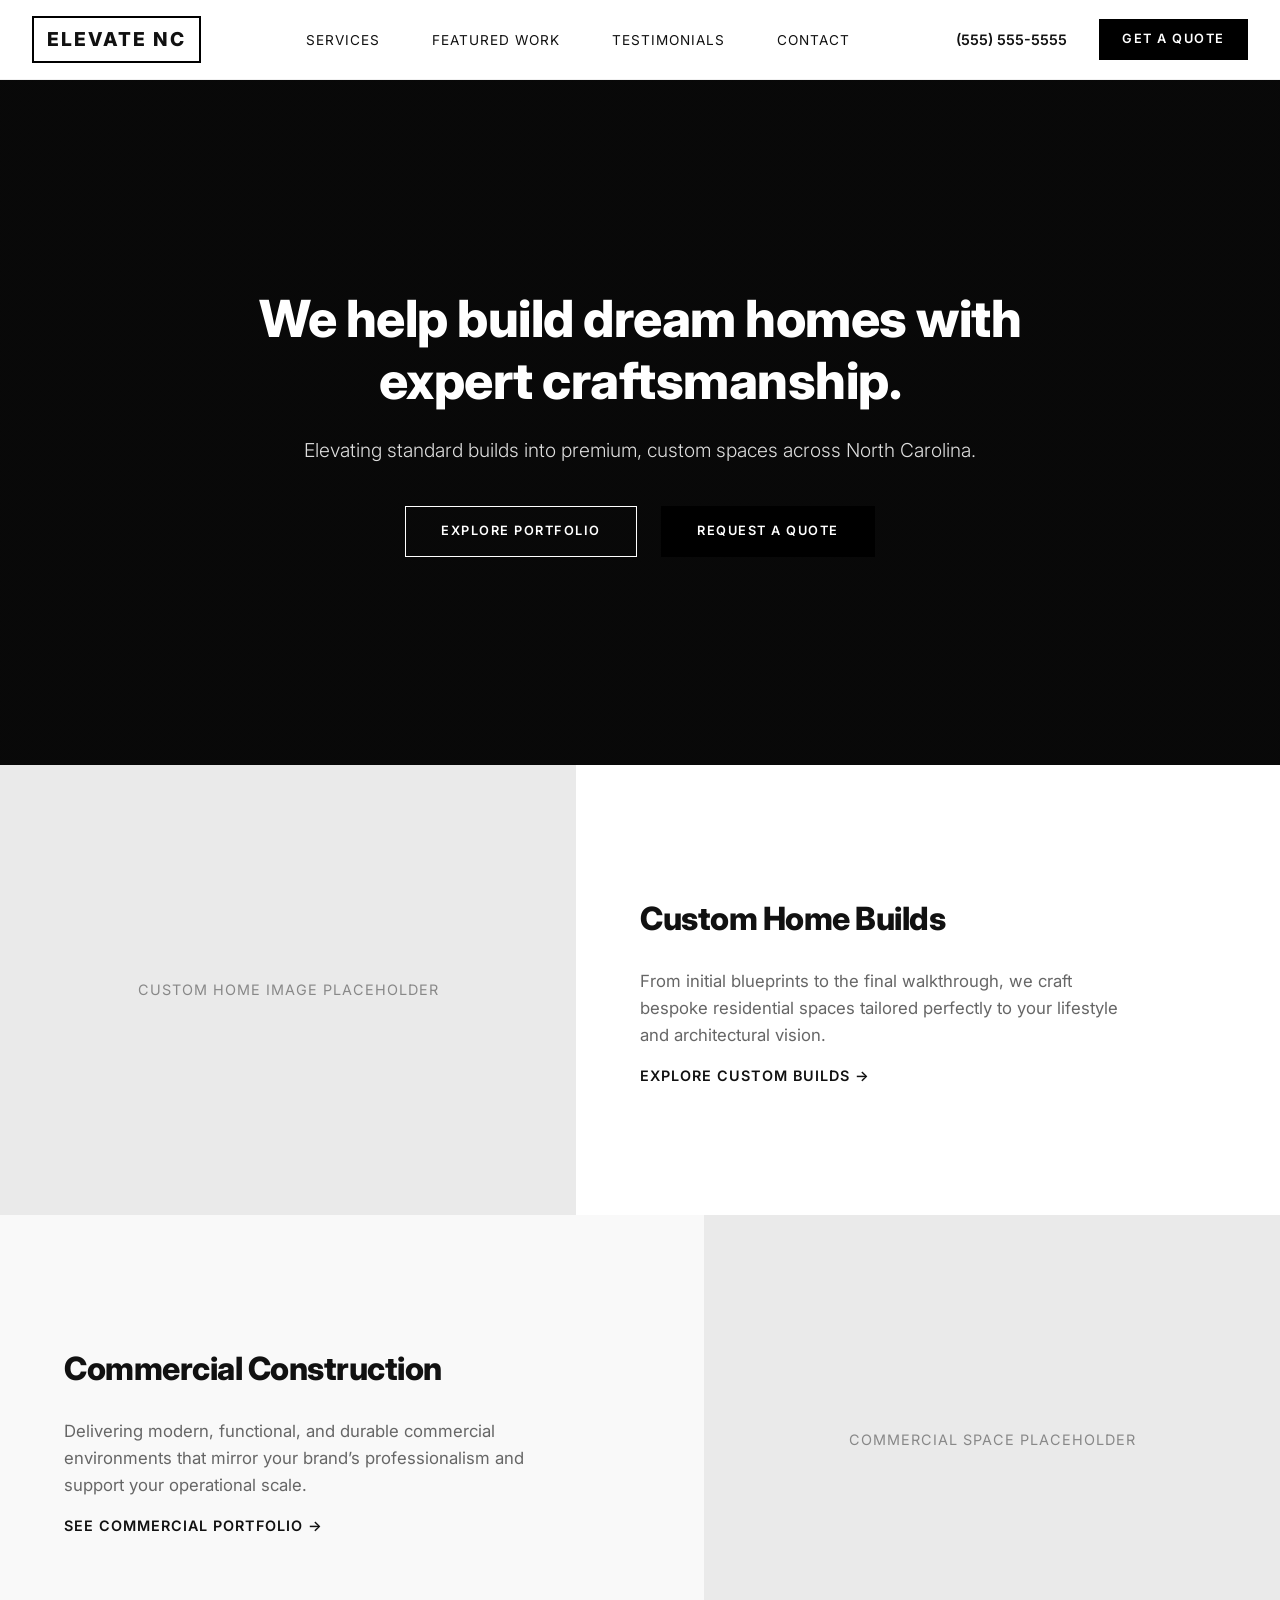
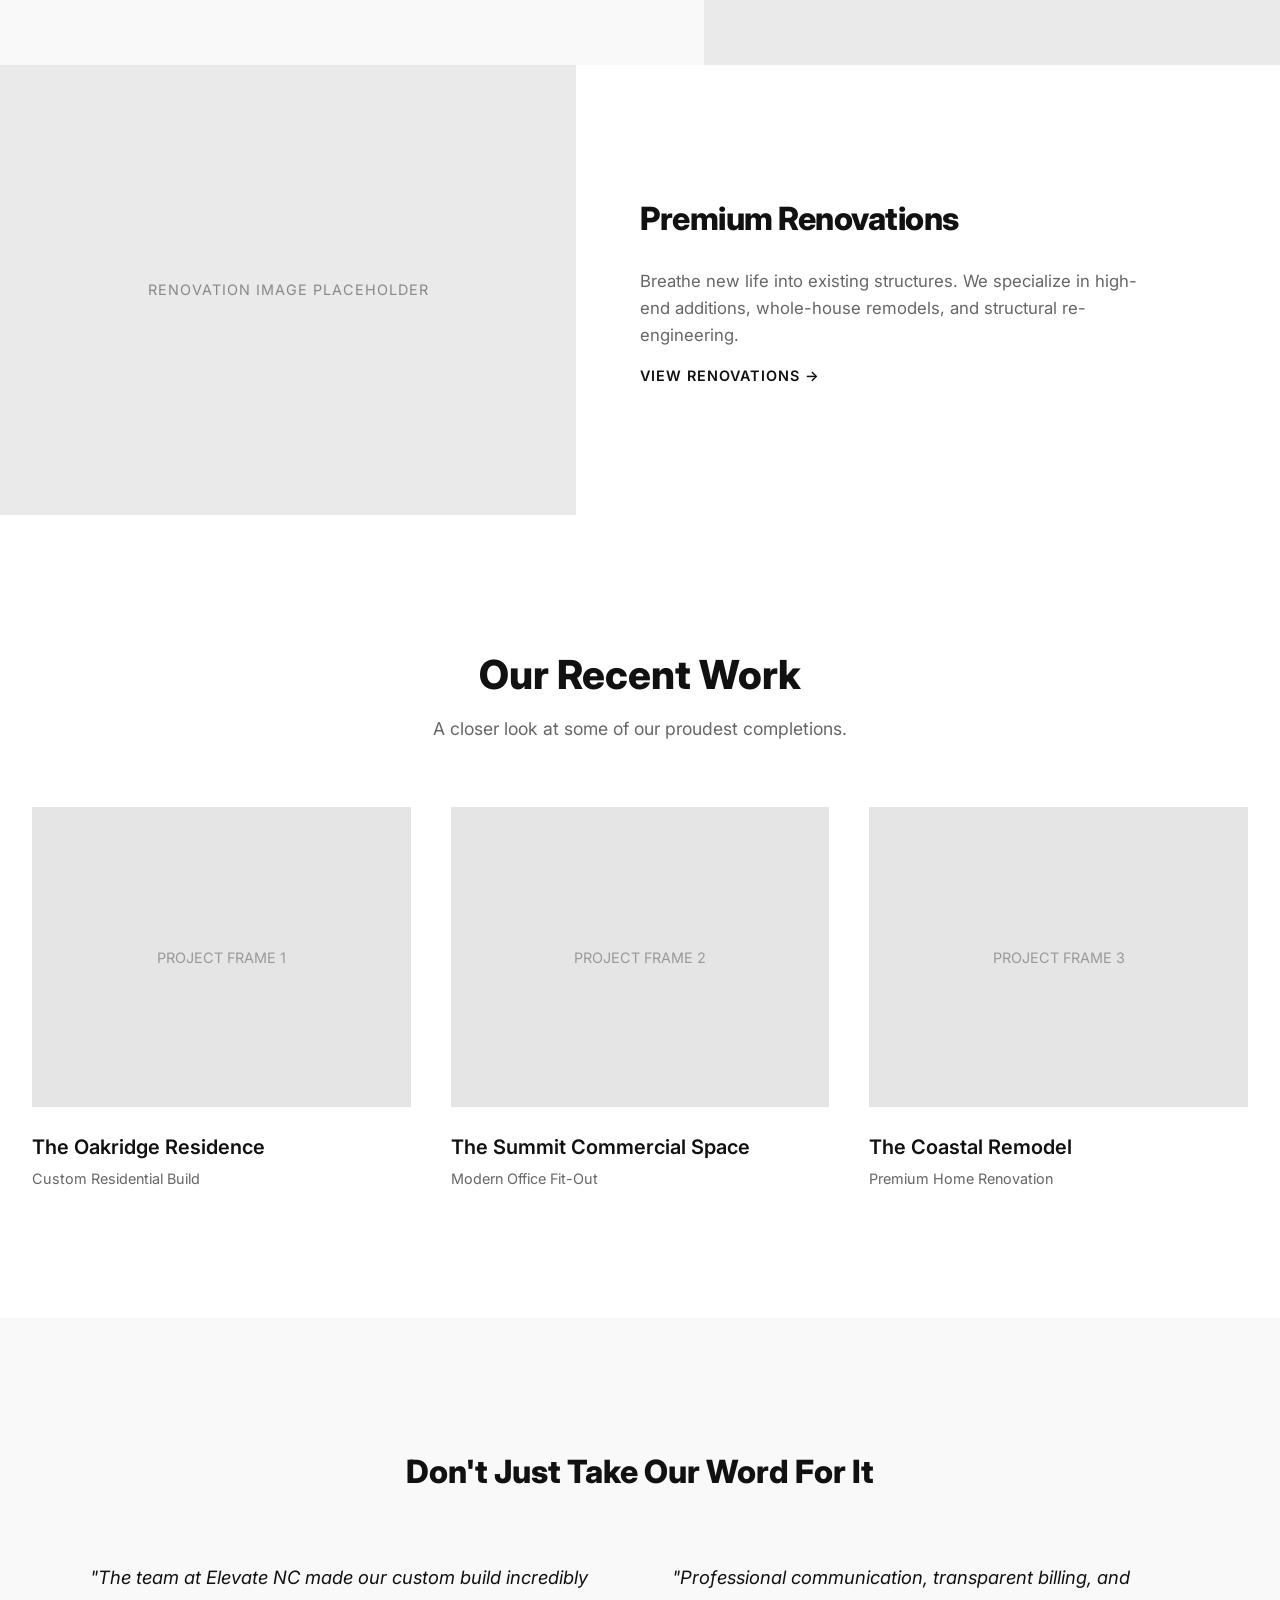
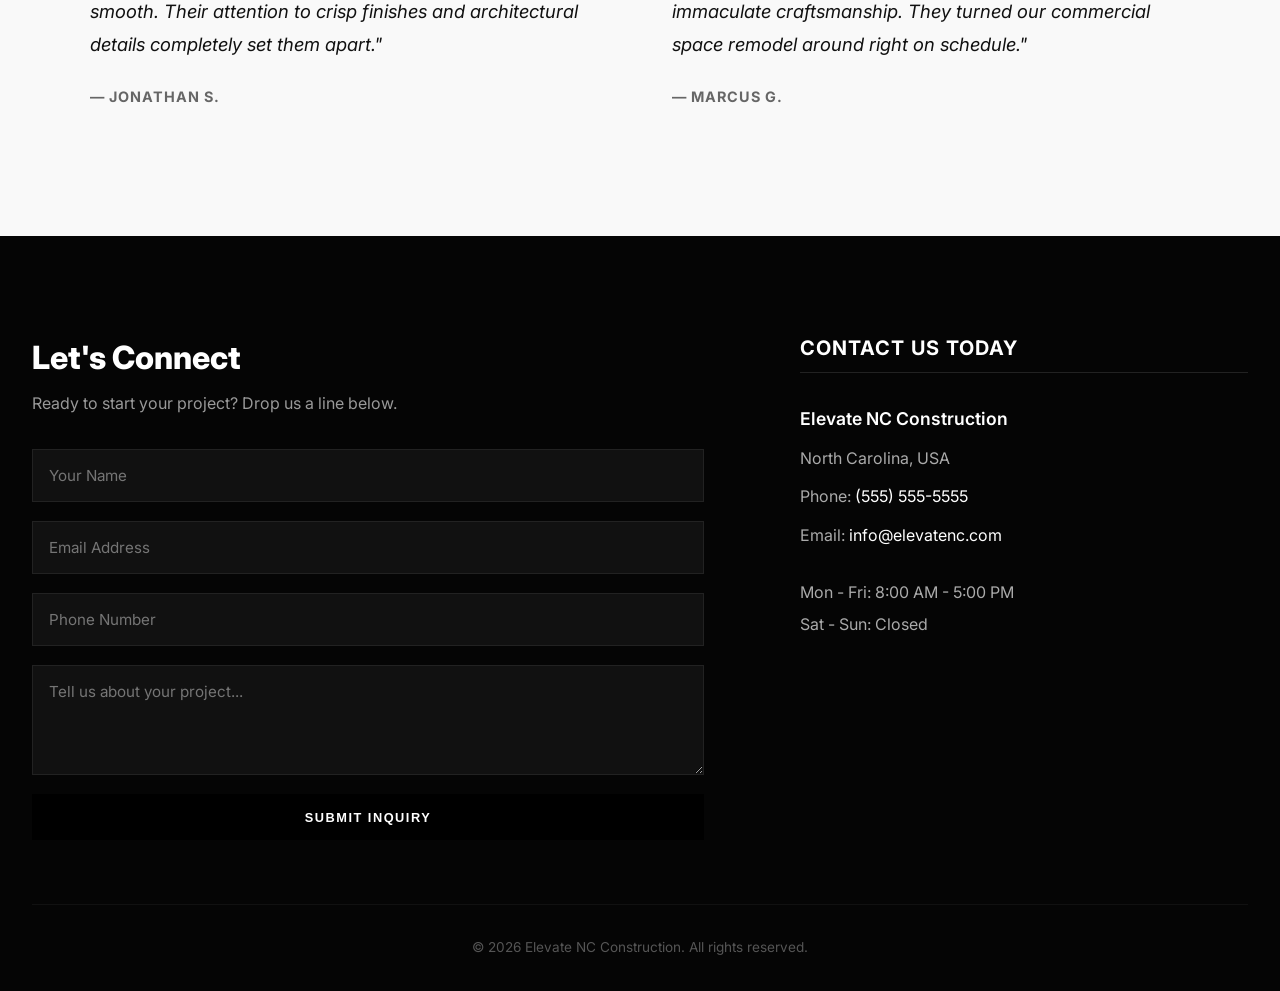
==== index.html @ 2e797a99 "unified boilerplate" ====
<!DOCTYPE html>
<html lang="en">
<head>
    <meta charset="UTF-8">
    <meta name="viewport" content="width=device-width, initial-scale=1.0">
    <title>Elevate NC Construction | Custom Builders & Renovations</title>
    <link rel="preconnect" href="https://fonts.googleapis.com">
    <link rel="preconnect" href="https://fonts.gstatic.com" crossorigin>
    <link href="https://fonts.googleapis.com/css2?family=Inter:wght@300;400;600;800&display=swap" rel="stylesheet">
    <link rel="stylesheet" href="style.css">
</head>
<body>

    <header class="main-header">
        <div class="header-container">
            <div class="logo">
                <div class="logo-placeholder">ELEVATE NC</div>
            </div>
            <nav class="nav-links">
                <a href="#services">Services</a>
                <a href="#portfolio">Featured Work</a>
                <a href="#testimonials">Testimonials</a>
                <a href="#contact">Contact</a>
            </nav>
            <div class="header-actions">
                <a href="tel:5555555555" class="phone-link">(555) 555-5555</a>
                <a href="#contact" class="btn btn-primary btn-header">Get a Quote</a>
            </div>
        </div>
    </header>

    <main>
        <section class="hero-section">
            <div class="hero-overlay"></div>
            <div class="hero-content">
                <h1>We help build dream homes with expert craftsmanship.</h1>
                <p>Elevating standard builds into premium, custom spaces across North Carolina.</p>
                <div class="hero-cta">
                    <a href="#portfolio" class="btn btn-secondary">Explore Portfolio</a>
                    <a href="#contact" class="btn btn-primary">Request a Quote</a>
                </div>
            </div>
        </section>

        <section id="services" class="services-showroom">
            
            <div class="showroom-row">
                <div class="showroom-image">
                    <div class="image-box-placeholder"><span>Custom Home Image Placeholder</span></div>
                </div>
                <div class="showroom-text">
                    <h2>Custom Home Builds</h2>
                    <p>From initial blueprints to the final walkthrough, we craft bespoke residential spaces tailored perfectly to your lifestyle and architectural vision.</p>
                    <a href="#contact" class="btn-link">Explore Custom Builds →</a>
                </div>
            </div>

            <div class="showroom-row row-reverse">
                <div class="showroom-image">
                    <div class="image-box-placeholder"><span>Commercial Space Placeholder</span></div>
                </div>
                <div class="showroom-text">
                    <h2>Commercial Construction</h2>
                    <p>Delivering modern, functional, and durable commercial environments that mirror your brand’s professionalism and support your operational scale.</p>
                    <a href="#contact" class="btn-link">See Commercial Portfolio →</a>
                </div>
            </div>

            <div class="showroom-row">
                <div class="showroom-image">
                    <div class="image-box-placeholder"><span>Renovation Image Placeholder</span></div>
                </div>
                <div class="showroom-text">
                    <h2>Premium Renovations</h2>
                    <p>Breathe new life into existing structures. We specialize in high-end additions, whole-house remodels, and structural re-engineering.</p>
                    <a href="#contact" class="btn-link">View Renovations →</a>
                </div>
            </div>
        </section>

        <section id="portfolio" class="featured-projects">
            <div class="section-title">
                <h2>Our Recent Work</h2>
                <p>A closer look at some of our proudest completions.</p>
            </div>
            <div class="project-grid">
                <div class="project-card">
                    <div class="project-img-placeholder">Project Frame 1</div>
                    <h3>The Oakridge Residence</h3>
                    <p>Custom Residential Build</p>
                </div>
                <div class="project-card">
                    <div class="project-img-placeholder">Project Frame 2</div>
                    <h3>The Summit Commercial Space</h3>
                    <p>Modern Office Fit-Out</p>
                </div>
                <div class="project-card">
                    <div class="project-img-placeholder">Project Frame 3</div>
                    <h3>The Coastal Remodel</h3>
                    <p>Premium Home Renovation</p>
                </div>
            </div>
        </section>

        <section id="testimonials" class="testimonials-section">
            <h2>Don't Just Take Our Word For It</h2>
            <div class="testimonials-container">
                <div class="testimonial-card">
                    <p class="quote">"The team at Elevate NC made our custom build incredibly smooth. Their attention to crisp finishes and architectural details completely set them apart."</p>
                    <h4 class="client-name">— Jonathan S.</h4>
                </div>
                <div class="testimonial-card">
                    <p class="quote">"Professional communication, transparent billing, and immaculate craftsmanship. They turned our commercial space remodel around right on schedule."</p>
                    <h4 class="client-name">— Marcus G.</h4>
                </div>
            </div>
        </section>

    </main>

    <footer id="contact" class="main-footer">
        <div class="footer-container">
            <div class="footer-form">
                <h3>Let's Connect</h3>
                <p>Ready to start your project? Drop us a line below.</p>
                <form action="#" method="POST" onsubmit="event.preventDefault();">
                    <input type="text" placeholder="Your Name" required>
                    <input type="email" placeholder="Email Address" required>
                    <input type="tel" placeholder="Phone Number">
                    <textarea placeholder="Tell us about your project..." rows="4" required></textarea>
                    <button type="submit" class="btn btn-primary">Submit Inquiry</button>
                </form>
            </div>
            
            <div class="footer-info">
                <h3>Contact Us Today</h3>
                <address>
                    <p class="brand-name">Elevate NC Construction</p>
                    <p>North Carolina, USA</p>
                    <p>Phone: <a href="tel:5555555555">(555) 555-5555</a></p>
                    <p>Email: <a href="mailto:info@elevatenc.com">info@elevatenc.com</a></p>
                </address>
                <div class="hours">
                    <p>Mon - Fri: 8:00 AM - 5:00 PM</p>
                    <p>Sat - Sun: Closed</p>
                </div>
            </div>
        </div>
        <div class="footer-bottom">
            <p>&copy; 2026 Elevate NC Construction. All rights reserved.</p>
        </div>
    </footer>

</body>
</html>
---- style.css ----
/* ==========================================================================
   1. RESET, DESIGN TOKENS & BASE STYLES
   ========================================================================== */
:root {
    --bg-primary: #ffffff;
    --bg-secondary: #f9f9f9;
    --text-main: #111111;
    --text-muted: #666666;
    --accent: #000000;
    --placeholder-color: #e5e5e5;
    --font-sans: 'Inter', sans-serif;
    --transition-smooth: all 0.3s cubic-bezier(0.25, 0.8, 0.25, 1);
    --header-height: 80px;
}

* {
    margin: 0;
    padding: 0;
    box-sizing: border-box;
}

html {
    scroll-behavior: smooth;
}

body {
    font-family: var(--font-sans);
    background-color: var(--bg-primary);
    color: var(--text-main);
    line-height: 1.6;
    -webkit-font-smoothing: antialiased;
    padding-top: var(--header-height); /* Prevents fixed header overlap */
}

/* Global Buttons & Links */
.btn {
    display: inline-block;
    padding: 0.9rem 2.2rem;
    font-weight: 600;
    text-decoration: none;
    text-transform: uppercase;
    font-size: 0.8rem;
    letter-spacing: 1.5px;
    transition: var(--transition-smooth);
    border: 1px solid transparent;
    cursor: pointer;
    text-align: center;
}

.btn-primary {
    background-color: var(--accent);
    color: #fff;
}

.btn-primary:hover {
    background-color: #333;
}

.btn-secondary {
    background-color: transparent;
    border-color: #fff;
    color: #fff;
}

.btn-secondary:hover {
    background-color: #fff;
    color: #000;
}

.btn-link {
    color: var(--text-main);
    text-decoration: none;
    font-weight: 600;
    font-size: 0.9rem;
    text-transform: uppercase;
    letter-spacing: 1px;
    display: inline-block;
    margin-top: 1rem;
    transition: var(--transition-smooth);
}

.btn-link:hover {
    letter-spacing: 2px;
}

/* ==========================================================================
   2. STICKY HEADER
   ========================================================================== */
.main-header {
    position: fixed;
    top: 0;
    left: 0;
    width: 100%;
    height: var(--header-height);
    background-color: rgba(255, 255, 255, 0.95);
    backdrop-filter: blur(10px);
    border-bottom: 1px solid #f0f0f0;
    z-index: 1000;
}

.header-container {
    max-width: 1400px;
    height: 100%;
    margin: 0 auto;
    display: flex;
    justify-content: space-between;
    align-items: center;
    padding: 0 2rem;
}

.logo-placeholder {
    font-weight: 800;
    font-size: 1.2rem;
    letter-spacing: 2px;
    border: 2px solid var(--accent);
    padding: 0.4rem 0.8rem;
}

.nav-links a {
    text-decoration: none;
    color: var(--text-main);
    font-weight: 400;
    margin: 0 1.5rem;
    font-size: 0.85rem;
    text-transform: uppercase;
    letter-spacing: 1px;
    transition: var(--transition-smooth);
}

.nav-links a:hover {
    color: var(--text-muted);
}

.header-actions {
    display: flex;
    align-items: center;
    gap: 2rem;
}

.phone-link {
    color: var(--text-main);
    text-decoration: none;
    font-weight: 600;
    font-size: 0.9rem;
}

.btn-header {
    padding: 0.6rem 1.4rem;
}

/* ==========================================================================
   3. HERO SECTION (Digital Showroom Landing)
   ========================================================================== */
.hero-section {
    position: relative;
    height: calc(85vh - var(--header-height));
    min-height: 500px;
    background-color: #111111; /* Fallback dark tone */
    /* Once you have a hero image background, reference it here: */
    /* background-image: url('hero-bg.jpg'); */
    background-size: cover;
    background-position: center;
    display: flex;
    align-items: center;
    justify-content: center;
    text-align: center;
    color: #fff;
    padding: 0 1rem;
}

.hero-overlay {
    position: absolute;
    top: 0;
    left: 0;
    width: 100%;
    height: 100%;
    background: linear-gradient(rgba(0,0,0,0.5), rgba(0,0,0,0.5));
    z-index: 1;
}

.hero-content {
    position: relative;
    z-index: 2;
    max-width: 800px;
}

.hero-content h1 {
    font-size: clamp(2rem, 4vw, 3.5rem);
    font-weight: 800;
    line-height: 1.2;
    margin-bottom: 1.5rem;
    letter-spacing: -0.5px;
}

.hero-content p {
    font-size: clamp(1rem, 1.5vw, 1.25rem);
    font-weight: 300;
    margin-bottom: 2.5rem;
    color: #ddd;
}

.hero-cta {
    display: flex;
    justify-content: center;
    gap: 1.5rem;
    flex-wrap: wrap;
}

/* ==========================================================================
   4. ALTERNATING SHOWROOM ROWS
   ========================================================================== */
.services-showroom {
    padding: 0;
}

.showroom-row {
    display: flex;
    flex-direction: row;
    min-height: 50vh;
}

.showroom-image, .showroom-text {
    flex: 1;
    width: 50%;
}

.showroom-image {
    background-color: var(--placeholder-color);
}

.image-box-placeholder {
    width: 100%;
    height: 100%;
    min-height: 350px;
    display: flex;
    align-items: center;
    justify-content: center;
    color: #888;
    font-size: 0.9rem;
    text-transform: uppercase;
    letter-spacing: 1px;
    background: #eaeaea;
}

.showroom-text {
    padding: 6rem 4rem;
    display: flex;
    flex-direction: column;
    justify-content: center;
    background-color: var(--bg-primary);
}

.showroom-row.row-reverse {
    flex-direction: row-reverse;
}

.showroom-row.row-reverse .showroom-text {
    background-color: var(--bg-secondary);
}

.showroom-text h2 {
    font-size: 2rem;
    font-weight: 800;
    margin-bottom: 1.5rem;
    letter-spacing: -0.5px;
}

.showroom-text p {
    color: var(--text-muted);
    font-size: 1.05rem;
    max-width: 500px;
}

/* ==========================================================================
   5. FEATURED PORTFOLIO GRID
   ========================================================================== */
.featured-projects {
    padding: 8rem 2rem;
    max-width: 1400px;
    margin: 0 auto;
}

.section-title {
    text-align: center;
    margin-bottom: 4rem;
}

.section-title h2 {
    font-size: 2.5rem;
    font-weight: 800;
    margin-bottom: 0.5rem;
}

.section-title p {
    color: var(--text-muted);
    font-size: 1.1rem;
}

.project-grid {
    display: grid;
    grid-template-columns: repeat(auto-fit, minmax(350px, 1fr));
    gap: 2.5rem;
}

.project-card {
    background: var(--bg-primary);
    transition: var(--transition-smooth);
}

.project-img-placeholder {
    width: 100%;
    height: 300px;
    background-color: var(--placeholder-color);
    display: flex;
    align-items: center;
    justify-content: center;
    color: #999;
    font-size: 0.9rem;
    margin-bottom: 1.5rem;
    text-transform: uppercase;
}

.project-card h3 {
    font-size: 1.25rem;
    font-weight: 600;
    margin-bottom: 0.25rem;
}

.project-card p {
    color: var(--text-muted);
    font-size: 0.9rem;
}

/* ==========================================================================
   6. TESTIMONIALS SECTION
   ========================================================================== */
.testimonials-section {
    background-color: var(--bg-secondary);
    padding: 8rem 2rem;
    text-align: center;
}

.testimonials-section h2 {
    font-size: 2rem;
    font-weight: 800;
    margin-bottom: 4rem;
}

.testimonials-container {
    display: flex;
    justify-content: center;
    gap: 4rem;
    max-width: 1100px;
    margin: 0 auto;
    flex-wrap: wrap;
}

.testimonial-card {
    flex: 1;
    min-width: 300px;
    text-align: left;
}

.testimonial-card .quote {
    font-size: 1.15rem;
    color: var(--text-main);
    font-style: italic;
    margin-bottom: 1.5rem;
    line-height: 1.8;
}

.testimonial-card .client-name {
    font-size: 0.9rem;
    text-transform: uppercase;
    letter-spacing: 1px;
    color: var(--text-muted);
}

/* ==========================================================================
   7. DUAL-PURPOSE FOOTER
   ========================================================================== */
.main-footer {
    background-color: #050505;
    color: #ffffff;
    padding: 6rem 2rem 2rem 2rem;
}

.footer-container {
    max-width: 1400px;
    margin: 0 auto;
    display: flex;
    justify-content: space-between;
    gap: 6rem;
    flex-wrap: wrap;
}

.footer-form {
    flex: 1.5;
    min-width: 350px;
}

.footer-form h3 {
    font-size: 2rem;
    font-weight: 800;
    margin-bottom: 0.5rem;
}

.footer-form p {
    color: #999;
    margin-bottom: 2rem;
}

.footer-form form {
    display: flex;
    flex-direction: column;
    gap: 1.2rem;
}

.footer-form input, .footer-form textarea {
    width: 100%;
    padding: 1rem;
    background-color: #111;
    border: 1px solid #222;
    color: #fff;
    font-family: var(--font-sans);
    font-size: 0.95rem;
    transition: var(--transition-smooth);
}

.footer-form input:focus, .footer-form textarea:focus {
    outline: none;
    border-color: #555;
    background-color: #151515;
}

.footer-info {
    flex: 1;
    min-width: 280px;
}

.footer-info h3 {
    font-size: 1.25rem;
    text-transform: uppercase;
    letter-spacing: 1px;
    margin-bottom: 2rem;
    border-bottom: 1px solid #222;
    padding-bottom: 0.5rem;
}

.footer-info address {
    font-style: normal;
    color: #aaa;
}

.footer-info address p {
    margin-bottom: 0.8rem;
}

.brand-name {
    color: #fff;
    font-weight: 600;
    font-size: 1.1rem;
}

.footer-info address a {
    color: #fff;
    text-decoration: none;
}

.hours {
    margin-top: 2rem;
    color: #aaa;
}

.hours p {
    margin-bottom: 0.4rem;
}

.footer-bottom {
    max-width: 1400px;
    margin: 4rem auto 0 auto;
    padding-top: 2rem;
    border-top: 1px solid #111;
    text-align: center;
    font-size: 0.85rem;
    color: #555;
}

/* ==========================================================================
   8. RESPONSIVE MEDIA QUERIES
   ========================================================================== */
@media (max-width: 968px) {
    .showroom-row, .showroom-row.row-reverse {
        flex-direction: column;
    }
    .showroom-image, .showroom-text {
        width: 100%;
    }
    .showroom-text {
        padding: 4rem 2rem;
    }
    .nav-links {
        display: none; /* Can be hooked into a burger menu later */
    }
    .footer-container {
        gap: 3rem;
    }
}
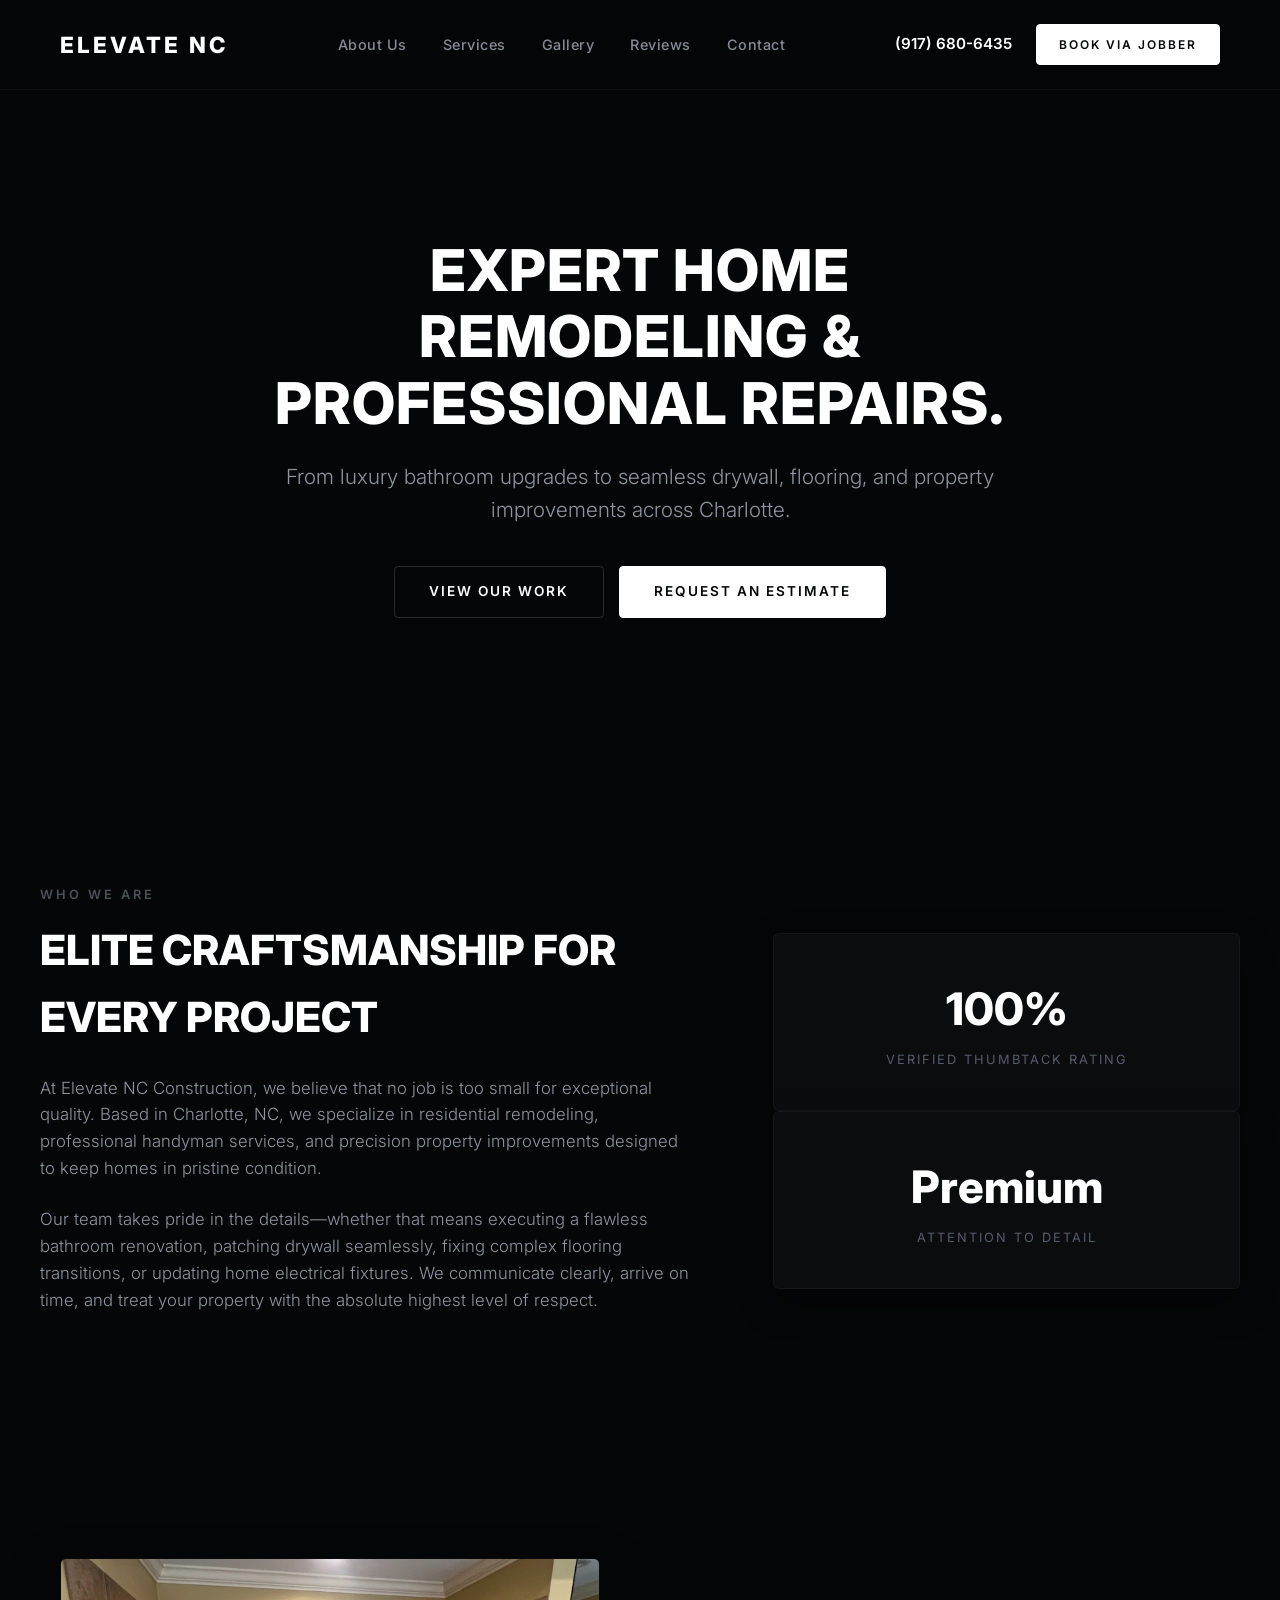
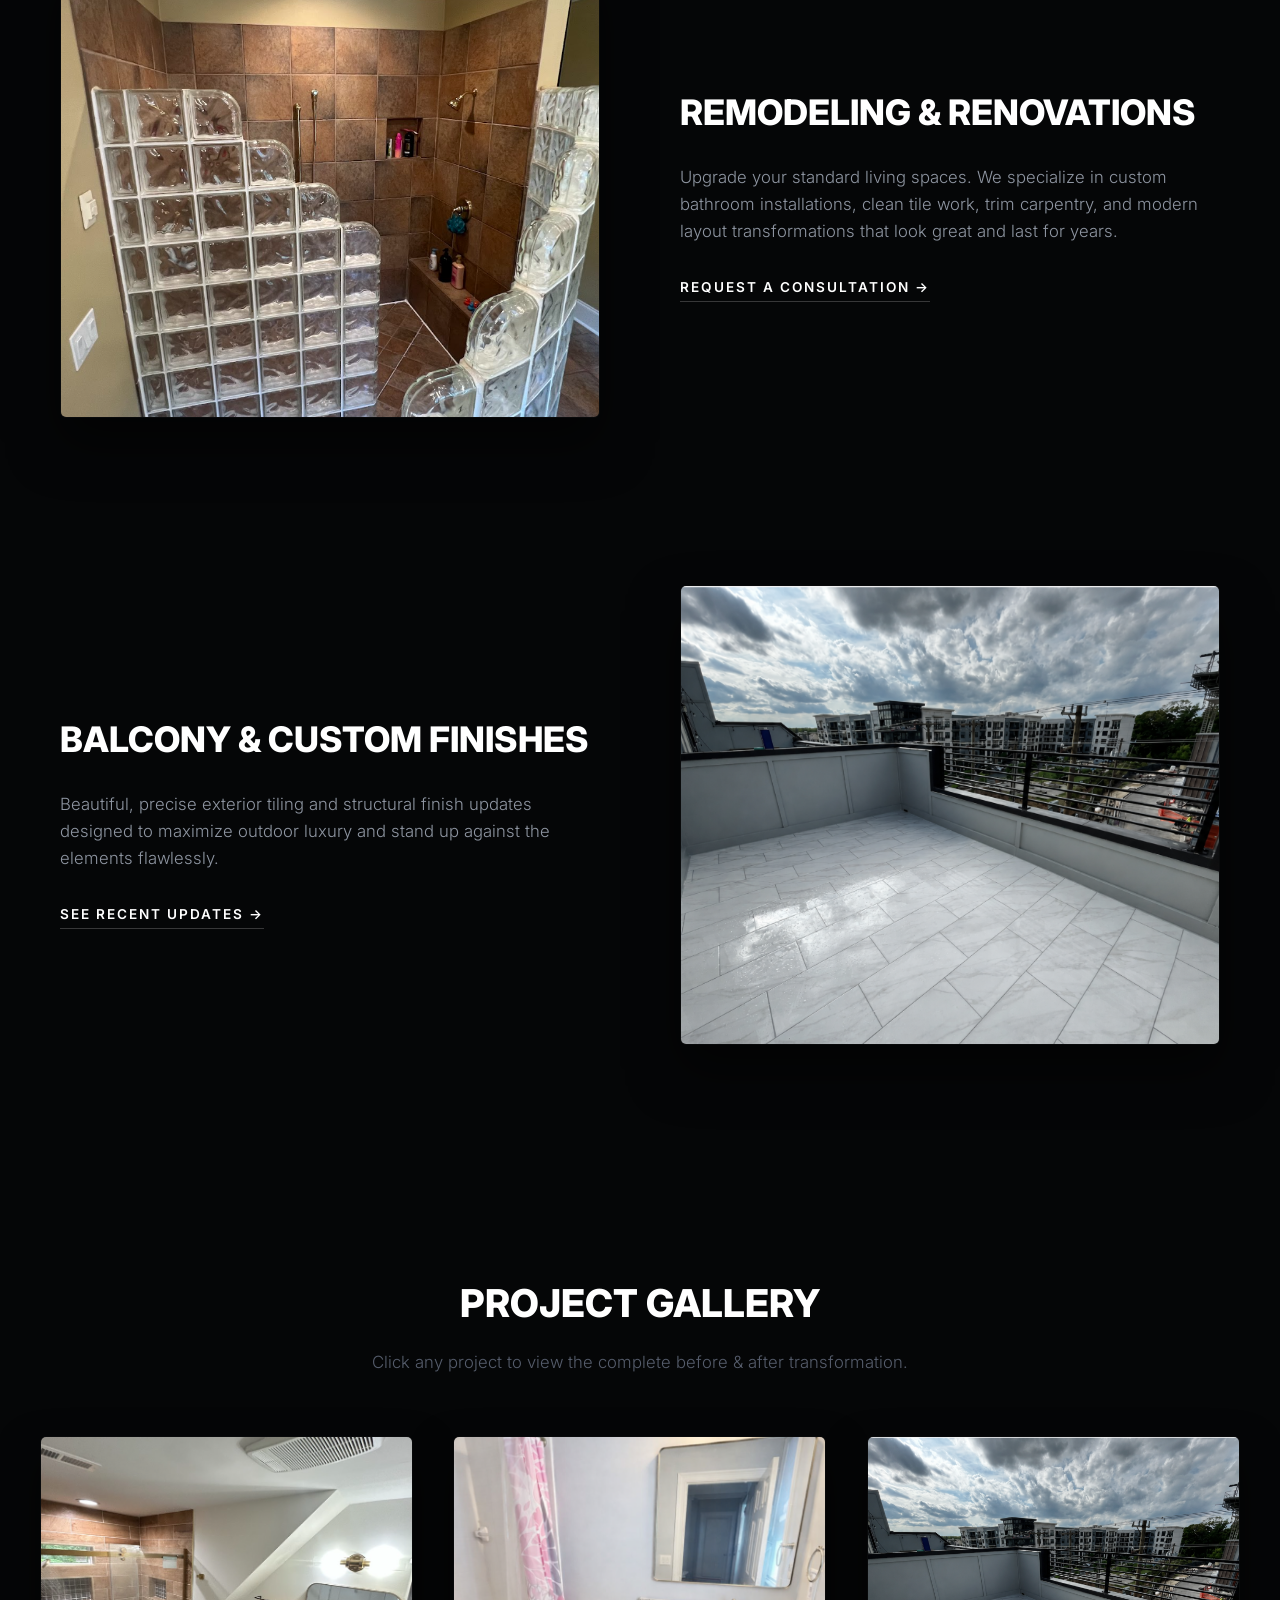
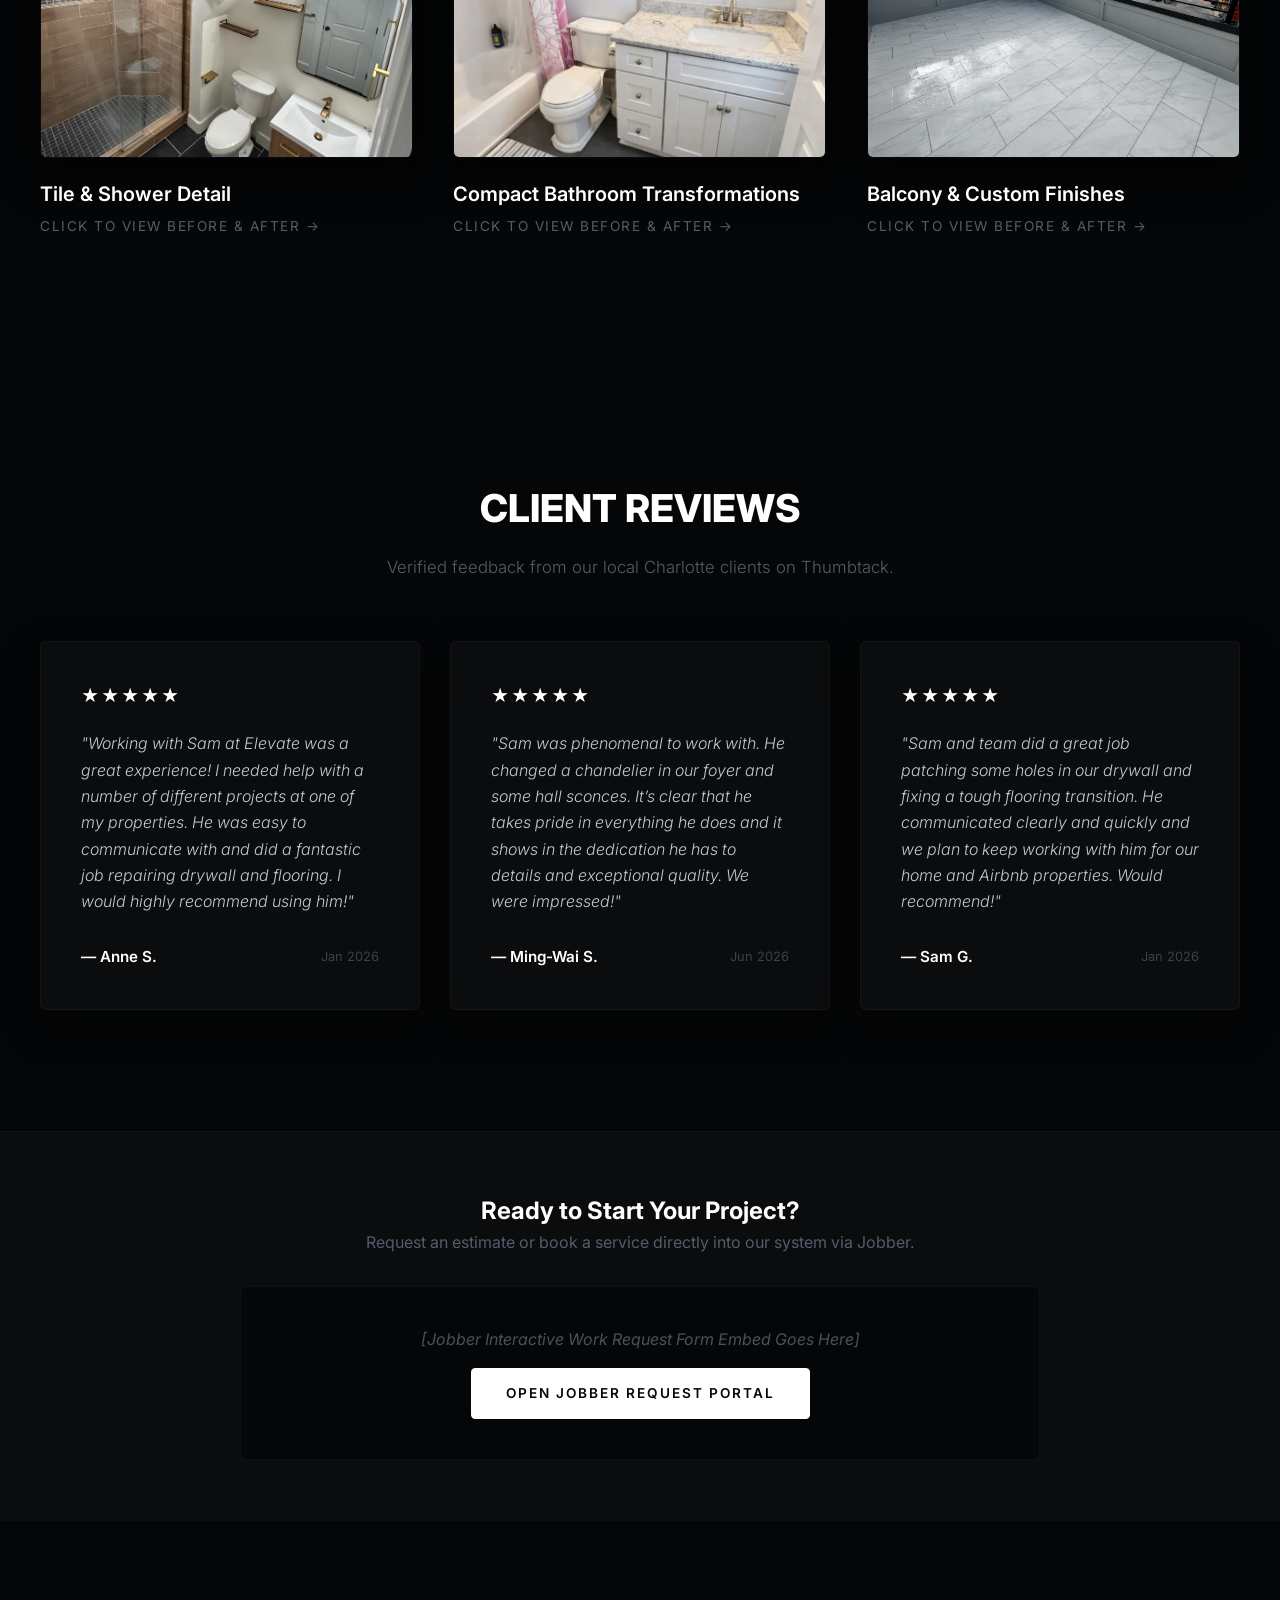
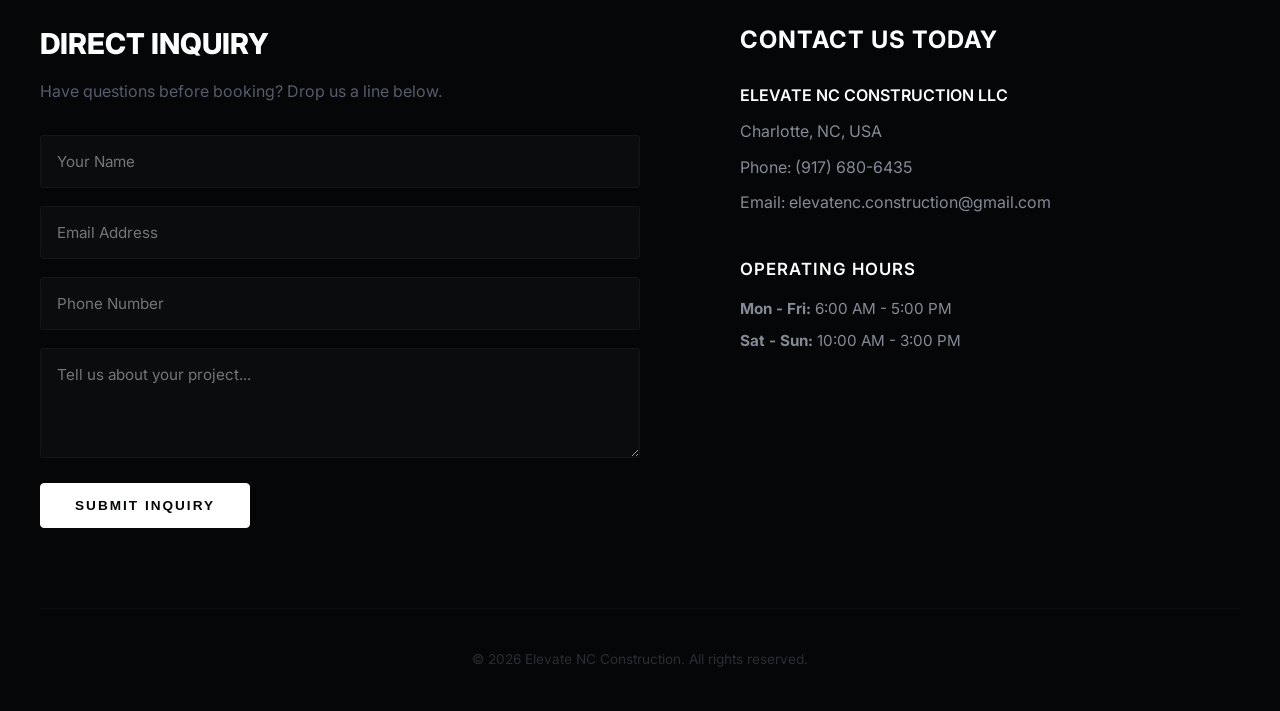
==== commit b2f33786: "feat: add lookbook theme, update project images, and build before-after gallery" ====
--- a/index.html
+++ b/index.html
@@ -3,126 +3,181 @@
 <head>
     <meta charset="UTF-8">
     <meta name="viewport" content="width=device-width, initial-scale=1.0">
-    <title>Elevate NC Construction | Custom Builders & Renovations</title>
+    <title>Elevate NC Construction | Premium Remodeling & Repairs</title>
+    <!-- Modern Sans-Serif Font Setup -->
     <link rel="preconnect" href="https://fonts.googleapis.com">
     <link rel="preconnect" href="https://fonts.gstatic.com" crossorigin>
-    <link href="https://fonts.googleapis.com/css2?family=Inter:wght@300;400;600;800&display=swap" rel="stylesheet">
+    <link href="https://fonts.googleapis.com/css2?family=Inter:wght=300;400;600;800&display=swap" rel="stylesheet">
     <link rel="stylesheet" href="style.css">
 </head>
 <body>
 
+    <!-- STICKY HEADER -->
     <header class="main-header">
         <div class="header-container">
             <div class="logo">
                 <div class="logo-placeholder">ELEVATE NC</div>
             </div>
             <nav class="nav-links">
+                <a href="#about">About Us</a>
                 <a href="#services">Services</a>
-                <a href="#portfolio">Featured Work</a>
-                <a href="#testimonials">Testimonials</a>
+                <a href="#gallery">Gallery</a>
+                <a href="#testimonials">Reviews</a>
                 <a href="#contact">Contact</a>
             </nav>
             <div class="header-actions">
-                <a href="tel:5555555555" class="phone-link">(555) 555-5555</a>
-                <a href="#contact" class="btn btn-primary btn-header">Get a Quote</a>
+                <a href="tel:9176806435" class="phone-link">(917) 680-6435</a>
+                <a href="#" target="_blank" class="btn btn-primary btn-header">Book via Jobber</a>
             </div>
         </div>
     </header>
 
     <main>
+        <!-- HERO SECTION -->
         <section class="hero-section">
             <div class="hero-overlay"></div>
             <div class="hero-content">
-                <h1>We help build dream homes with expert craftsmanship.</h1>
-                <p>Elevating standard builds into premium, custom spaces across North Carolina.</p>
+                <h1>Expert Home Remodeling & Professional Repairs.</h1>
+                <p>From luxury bathroom upgrades to seamless drywall, flooring, and property improvements across Charlotte.</p>
                 <div class="hero-cta">
-                    <a href="#portfolio" class="btn btn-secondary">Explore Portfolio</a>
-                    <a href="#contact" class="btn btn-primary">Request a Quote</a>
-                </div>
-            </div>
-        </section>
-
+                    <a href="#gallery" class="btn btn-secondary">View Our Work</a>
+                    <a href="#contact" class="btn btn-primary">Request an Estimate</a>
+                </div>
+            </div>
+        </section>
+
+        <!-- ABOUT US SECTION -->
+        <section id="about" class="about-section">
+            <div class="about-container scroll-reveal">
+                <div class="about-text">
+                    <span class="section-subtitle">Who We Are</span>
+                    <h2>Elite Craftsmanship for Every Project</h2>
+                    <p>At Elevate NC Construction, we believe that no job is too small for exceptional quality. Based in Charlotte, NC, we specialize in residential remodeling, professional handyman services, and precision property improvements designed to keep homes in pristine condition.</p>
+                    <p>Our team takes pride in the details—whether that means executing a flawless bathroom renovation, patching drywall seamlessly, fixing complex flooring transitions, or updating home electrical fixtures. We communicate clearly, arrive on time, and treat your property with the absolute highest level of respect.</p>
+                </div>
+                <div class="about-stats">
+                    <div class="stat-card">
+                        <h3>100%</h3>
+                        <p>Verified Thumbtack Rating</p>
+                    </div>
+                    <div class="stat-card">
+                        <h3>Premium</h3>
+                        <p>Attention to Detail</p>
+                    </div>
+                </div>
+            </div>
+        </section>
+
+        <!-- SERVICES SHOWROOM -->
         <section id="services" class="services-showroom">
-            
-            <div class="showroom-row">
+            <!-- Row 1: Bathroom Remodeling Showcase -->
+            <div class="showroom-row scroll-reveal">
                 <div class="showroom-image">
-                    <div class="image-box-placeholder"><span>Custom Home Image Placeholder</span></div>
+                    <img src="pictures/bathroomafter.png" alt="Elevate NC Premium Bathroom Remodeling">
                 </div>
                 <div class="showroom-text">
-                    <h2>Custom Home Builds</h2>
-                    <p>From initial blueprints to the final walkthrough, we craft bespoke residential spaces tailored perfectly to your lifestyle and architectural vision.</p>
-                    <a href="#contact" class="btn-link">Explore Custom Builds →</a>
-                </div>
-            </div>
-
-            <div class="showroom-row row-reverse">
+                    <h2>Remodeling & Renovations</h2>
+                    <p>Upgrade your standard living spaces. We specialize in custom bathroom installations, clean tile work, trim carpentry, and modern layout transformations that look great and last for years.</p>
+                    <a href="#contact" class="btn-link">Request a Consultation →</a>
+                </div>
+            </div>
+
+            <!-- Row 2: Balcony & Structural Updates -->
+            <div class="showroom-row row-reverse scroll-reveal">
                 <div class="showroom-image">
-                    <div class="image-box-placeholder"><span>Commercial Space Placeholder</span></div>
+                    <img src="pictures/balconyafter1.png" alt="Elevate NC Balcony Remodeling and Finish Work">
                 </div>
                 <div class="showroom-text">
-                    <h2>Commercial Construction</h2>
-                    <p>Delivering modern, functional, and durable commercial environments that mirror your brand’s professionalism and support your operational scale.</p>
-                    <a href="#contact" class="btn-link">See Commercial Portfolio →</a>
-                </div>
-            </div>
-
-            <div class="showroom-row">
-                <div class="showroom-image">
-                    <div class="image-box-placeholder"><span>Renovation Image Placeholder</span></div>
-                </div>
-                <div class="showroom-text">
-                    <h2>Premium Renovations</h2>
-                    <p>Breathe new life into existing structures. We specialize in high-end additions, whole-house remodels, and structural re-engineering.</p>
-                    <a href="#contact" class="btn-link">View Renovations →</a>
-                </div>
-            </div>
-        </section>
-
-        <section id="portfolio" class="featured-projects">
-            <div class="section-title">
-                <h2>Our Recent Work</h2>
-                <p>A closer look at some of our proudest completions.</p>
+                    <h2>Balcony & Custom Finishes</h2>
+                    <p>Beautiful, precise exterior tiling and structural finish updates designed to maximize outdoor luxury and stand up against the elements flawlessly.</p>
+                    <a href="#contact" class="btn-link">See Recent Updates →</a>
+                </div>
+            </div>
+        </section>
+
+        <!-- CLICKABLE FEATURED GALLERY GRID -->
+        <section id="gallery" class="featured-projects">
+            <div class="section-title scroll-reveal">
+                <h2>Project Gallery</h2>
+                <p>Click any project to view the complete before & after transformation.</p>
             </div>
             <div class="project-grid">
-                <div class="project-card">
-                    <div class="project-img-placeholder">Project Frame 1</div>
-                    <h3>The Oakridge Residence</h3>
-                    <p>Custom Residential Build</p>
-                </div>
-                <div class="project-card">
-                    <div class="project-img-placeholder">Project Frame 2</div>
-                    <h3>The Summit Commercial Space</h3>
-                    <p>Modern Office Fit-Out</p>
-                </div>
-                <div class="project-card">
-                    <div class="project-img-placeholder">Project Frame 3</div>
-                    <h3>The Coastal Remodel</h3>
-                    <p>Premium Home Renovation</p>
-                </div>
-            </div>
-        </section>
-
+                <!-- Item 1: Bathroom Tile Detail -->
+                <a href="gallery.html#tile" class="project-card scroll-reveal delay-1">
+                    <div class="project-img-wrapper">
+                        <img src="pictures/bathroomtileafter.png" alt="Custom Bathroom Tile Installation">
+                    </div>
+                    <h3>Tile & Shower Detail</h3>
+                    <p>Click to View Before & After →</p>
+                </a>
+                
+                <!-- Item 2: Small Bath Remodel -->
+                <a href="gallery.html#small-bath" class="project-card scroll-reveal delay-2">
+                    <div class="project-img-wrapper">
+                        <img src="pictures/smallbathroomafter.png" alt="Compact Bathroom Renovation">
+                    </div>
+                    <h3>Compact Bathroom Transformations</h3>
+                    <p>Click to View Before & After →</p>
+                </a>
+                
+                <!-- Item 3: Balcony Remodeling -->
+                <a href="gallery.html#balcony" class="project-card scroll-reveal delay-3">
+                    <div class="project-img-wrapper">
+                        <img src="pictures/balconyafter1.png" alt="Premium Balcony Remodeling">
+                    </div>
+                    <h3>Balcony & Custom Finishes</h3>
+                    <p>Click to View Before & After →</p>
+                </a>
+            </div>
+        </section>
+
+        <!-- STREAMLINED REVIEWS SECTION -->
         <section id="testimonials" class="testimonials-section">
-            <h2>Don't Just Take Our Word For It</h2>
-            <div class="testimonials-container">
+            <div class="section-title scroll-reveal">
+                <h2>Client Reviews</h2>
+                <p>Verified feedback from our local Charlotte clients on Thumbtack.</p>
+            </div>
+            <div class="testimonials-container scroll-reveal">
                 <div class="testimonial-card">
-                    <p class="quote">"The team at Elevate NC made our custom build incredibly smooth. Their attention to crisp finishes and architectural details completely set them apart."</p>
-                    <h4 class="client-name">— Jonathan S.</h4>
-                </div>
+                    <div class="star-rating">★★★★★</div>
+                    <p class="quote">"Working with Sam at Elevate was a great experience! I needed help with a number of different projects at one of my properties. He was easy to communicate with and did a fantastic job repairing drywall and flooring. I would highly recommend using him!"</p>
+                    <h4 class="client-name">— Anne S. <span class="review-date">Jan 2026</span></h4>
+                </div>
+
                 <div class="testimonial-card">
-                    <p class="quote">"Professional communication, transparent billing, and immaculate craftsmanship. They turned our commercial space remodel around right on schedule."</p>
-                    <h4 class="client-name">— Marcus G.</h4>
+                    <div class="star-rating">★★★★★</div>
+                    <p class="quote">"Sam was phenomenal to work with. He changed a chandelier in our foyer and some hall sconces. It’s clear that he takes pride in everything he does and it shows in the dedication he has to details and exceptional quality. We were impressed!"</p>
+                    <h4 class="client-name">— Ming-Wai S. <span class="review-date">Jun 2026</span></h4>
+                </div>
+
+                <div class="testimonial-card">
+                    <div class="star-rating">★★★★★</div>
+                    <p class="quote">"Sam and team did a great job patching some holes in our drywall and fixing a tough flooring transition. He communicated clearly and quickly and we plan to keep working with him for our home and Airbnb properties. Would recommend!"</p>
+                    <h4 class="client-name">— Sam G. <span class="review-date">Jan 2026</span></h4>
+                </div>
+            </div>
+        </section>
+
+        <!-- JOBBER INTEGRATION HUB -->
+        <section class="jobber-integration-section scroll-reveal" style="background: #0b0c0e; padding: 60px 20px; text-align: center; border-top: 1px solid rgba(255, 255, 255, 0.03);">
+            <div style="max-width: 800px; margin: 0 auto;">
+                <h2>Ready to Start Your Project?</h2>
+                <p style="margin-bottom: 30px; color: #555c6b;">Request an estimate or book a service directly into our system via Jobber.</p>
+                <div class="jobber-embed-container" style="background: #050607; padding: 40px; border-radius: 6px; border: 1px solid rgba(255, 255, 255, 0.04);">
+                    <p style="color: #4a505c; font-style: italic; margin-bottom: 15px;">[Jobber Interactive Work Request Form Embed Goes Here]</p>
+                    <a href="#" target="_blank" class="btn btn-primary">Open Jobber Request Portal</a>
                 </div>
             </div>
         </section>
 
     </main>
 
+    <!-- FOOTER -->
     <footer id="contact" class="main-footer">
-        <div class="footer-container">
+        <div class="footer-container scroll-reveal">
             <div class="footer-form">
-                <h3>Let's Connect</h3>
-                <p>Ready to start your project? Drop us a line below.</p>
+                <h3>Direct Inquiry</h3>
+                <p>Have questions before booking? Drop us a line below.</p>
                 <form action="#" method="POST" onsubmit="event.preventDefault();">
                     <input type="text" placeholder="Your Name" required>
                     <input type="email" placeholder="Email Address" required>
@@ -135,14 +190,15 @@
             <div class="footer-info">
                 <h3>Contact Us Today</h3>
                 <address>
-                    <p class="brand-name">Elevate NC Construction</p>
-                    <p>North Carolina, USA</p>
-                    <p>Phone: <a href="tel:5555555555">(555) 555-5555</a></p>
-                    <p>Email: <a href="mailto:info@elevatenc.com">info@elevatenc.com</a></p>
+                    <p class="brand-name">Elevate NC Construction LLC</p>
+                    <p>Charlotte, NC, USA</p>
+                    <p>Phone: <a href="tel:9176806435">(917) 680-6435</a></p>
+                    <p>Email: <a href="mailto:elevatenc.construction@gmail.com">elevatenc.construction@gmail.com</a></p>
                 </address>
                 <div class="hours">
-                    <p>Mon - Fri: 8:00 AM - 5:00 PM</p>
-                    <p>Sat - Sun: Closed</p>
+                    <h4>Operating Hours</h4>
+                    <p><strong>Mon - Fri:</strong> 6:00 AM - 5:00 PM</p>
+                    <p><strong>Sat - Sun:</strong> 10:00 AM - 3:00 PM</p>
                 </div>
             </div>
         </div>
@@ -151,5 +207,26 @@
         </div>
     </footer>
 
+    <!-- NATIVE SCROLL ANIMATION ENGINE -->
+    <script>
+        document.addEventListener('DOMContentLoaded', () => {
+            const revealElements = document.querySelectorAll('.scroll-reveal');
+            
+            const observer = new IntersectionObserver((entries) => {
+                entries.forEach(entry => {
+                    if (entry.isIntersecting) {
+                        entry.target.classList.add('active');
+                        observer.unobserve(entry.target);
+                    }
+                });
+            }, {
+                threshold: 0.1,
+                rootMargin: '0px 0px -40px 0px'
+            });
+            
+            revealElements.forEach(el => observer.observe(el));
+        });
+    </script>
+
 </body>
 </html>
--- a/style.css
+++ b/style.css
@@ -1,508 +1,607 @@
-/* ==========================================================================
-   1. RESET, DESIGN TOKENS & BASE STYLES
-   ========================================================================== */
-:root {
-    --bg-primary: #ffffff;
-    --bg-secondary: #f9f9f9;
-    --text-main: #111111;
-    --text-muted: #666666;
-    --accent: #000000;
-    --placeholder-color: #e5e5e5;
-    --font-sans: 'Inter', sans-serif;
-    --transition-smooth: all 0.3s cubic-bezier(0.25, 0.8, 0.25, 1);
-    --header-height: 80px;
-}
-
+/* --- GLOBAL STYLES & MATTE OBSIDIAN CANVAS --- */
 * {
     margin: 0;
     padding: 0;
     box-sizing: border-box;
 }
 
-html {
-    scroll-behavior: smooth;
-}
-
 body {
-    font-family: var(--font-sans);
-    background-color: var(--bg-primary);
-    color: var(--text-main);
+    font-family: 'Inter', sans-serif;
+    /* Pure premium dark canvas—completely static, no animations, no lines */
+    background-color: #050607; 
+    color: #ffffff;
     line-height: 1.6;
-    -webkit-font-smoothing: antialiased;
-    padding-top: var(--header-height); /* Prevents fixed header overlap */
-}
-
-/* Global Buttons & Links */
+    overflow-x: hidden;
+}
+
+a {
+    text-transform: none;
+    text-decoration: none;
+    color: inherit;
+}
+
+/* --- LOGO REVEAL (Clean Vertical Fade Only) --- */
+.logo-placeholder {
+    font-weight: 800;
+    font-size: 1.4rem;
+    letter-spacing: 3px;
+    color: #ffffff;
+    opacity: 0;
+    transform: translateY(-4px);
+    animation: logoReveal 1s cubic-bezier(0.16, 1, 0.3, 1) forwards;
+}
+
+@keyframes logoReveal {
+    to {
+        opacity: 1;
+        transform: translateY(0);
+    }
+}
+
+/* --- CLEAN SCROLL REVEAL ENGINE --- */
+.scroll-reveal {
+    opacity: 0;
+    transform: translateY(30px);
+    transition: opacity 1.2s cubic-bezier(0.16, 1, 0.3, 1), 
+                transform 1.2s cubic-bezier(0.16, 1, 0.3, 1);
+    will-change: opacity, transform;
+}
+
+.scroll-reveal.active {
+    opacity: 1;
+    transform: translateY(0);
+}
+
+.delay-1 { transition-delay: 0.1s; }
+.delay-2 { transition-delay: 0.2s; }
+.delay-3 { transition-delay: 0.3s; }
+
+/* --- LUXURY MINIMALIST BUTTONS --- */
 .btn {
     display: inline-block;
-    padding: 0.9rem 2.2rem;
-    font-weight: 600;
-    text-decoration: none;
-    text-transform: uppercase;
-    font-size: 0.8rem;
-    letter-spacing: 1.5px;
-    transition: var(--transition-smooth);
-    border: 1px solid transparent;
+    padding: 14px 34px;
+    font-weight: 600;
+    border-radius: 4px; 
+    transition: all 0.3s cubic-bezier(0.16, 1, 0.3, 1);
     cursor: pointer;
-    text-align: center;
+    font-size: 0.85rem;
+    text-transform: uppercase;
+    letter-spacing: 2px;
 }
 
 .btn-primary {
-    background-color: var(--accent);
-    color: #fff;
+    background-color: #ffffff;
+    color: #050607;
+    border: 1px solid #ffffff;
 }
 
 .btn-primary:hover {
-    background-color: #333;
+    background-color: transparent;
+    color: #ffffff;
+    transform: translateY(-2px);
+    box-shadow: 0 10px 25px rgba(255, 255, 255, 0.08);
 }
 
 .btn-secondary {
     background-color: transparent;
-    border-color: #fff;
-    color: #fff;
+    color: #ffffff;
+    border: 1px solid rgba(255, 255, 255, 0.15);
 }
 
 .btn-secondary:hover {
-    background-color: #fff;
-    color: #000;
-}
-
-.btn-link {
-    color: var(--text-main);
-    text-decoration: none;
-    font-weight: 600;
-    font-size: 0.9rem;
-    text-transform: uppercase;
-    letter-spacing: 1px;
-    display: inline-block;
-    margin-top: 1rem;
-    transition: var(--transition-smooth);
-}
-
-.btn-link:hover {
-    letter-spacing: 2px;
-}
-
-/* ==========================================================================
-   2. STICKY HEADER
-   ========================================================================== */
+    border-color: #ffffff;
+    background-color: rgba(255, 255, 255, 0.02);
+    transform: translateY(-2px);
+}
+
+/* --- STICKY HEADER --- */
 .main-header {
-    position: fixed;
+    position: sticky;
     top: 0;
-    left: 0;
-    width: 100%;
-    height: var(--header-height);
-    background-color: rgba(255, 255, 255, 0.95);
-    backdrop-filter: blur(10px);
-    border-bottom: 1px solid #f0f0f0;
+    background-color: rgba(5, 6, 7, 0.9);
+    backdrop-filter: blur(16px);
+    border-bottom: 1px solid rgba(255, 255, 255, 0.03);
     z-index: 1000;
 }
 
 .header-container {
-    max-width: 1400px;
-    height: 100%;
+    max-width: 1200px;
     margin: 0 auto;
     display: flex;
     justify-content: space-between;
     align-items: center;
-    padding: 0 2rem;
-}
-
-.logo-placeholder {
-    font-weight: 800;
-    font-size: 1.2rem;
-    letter-spacing: 2px;
-    border: 2px solid var(--accent);
-    padding: 0.4rem 0.8rem;
+    padding: 24px 20px;
 }
 
 .nav-links a {
-    text-decoration: none;
-    color: var(--text-main);
-    font-weight: 400;
-    margin: 0 1.5rem;
-    font-size: 0.85rem;
-    text-transform: uppercase;
-    letter-spacing: 1px;
-    transition: var(--transition-smooth);
+    margin: 0 16px;
+    font-weight: 500;
+    color: #858b96;
+    font-size: 0.9rem;
+    letter-spacing: 0.5px;
+    transition: color 0.2s ease;
 }
 
 .nav-links a:hover {
-    color: var(--text-muted);
+    color: #ffffff;
 }
 
 .header-actions {
     display: flex;
     align-items: center;
-    gap: 2rem;
+    gap: 24px;
 }
 
 .phone-link {
-    color: var(--text-main);
-    text-decoration: none;
-    font-weight: 600;
-    font-size: 0.9rem;
+    font-weight: 600;
+    color: #ffffff;
+    font-size: 0.95rem;
 }
 
 .btn-header {
-    padding: 0.6rem 1.4rem;
-}
-
-/* ==========================================================================
-   3. HERO SECTION (Digital Showroom Landing)
-   ========================================================================== */
+    padding: 10px 22px;
+    font-size: 0.75rem;
+}
+
+/* --- HERO SECTION --- */
 .hero-section {
     position: relative;
-    height: calc(85vh - var(--header-height));
-    min-height: 500px;
-    background-color: #111111; /* Fallback dark tone */
-    /* Once you have a hero image background, reference it here: */
-    /* background-image: url('hero-bg.jpg'); */
-    background-size: cover;
-    background-position: center;
+    height: 75vh;
     display: flex;
     align-items: center;
     justify-content: center;
     text-align: center;
-    color: #fff;
-    padding: 0 1rem;
-}
-
-.hero-overlay {
-    position: absolute;
-    top: 0;
-    left: 0;
-    width: 100%;
-    height: 100%;
-    background: linear-gradient(rgba(0,0,0,0.5), rgba(0,0,0,0.5));
-    z-index: 1;
+    padding: 20px;
 }
 
 .hero-content {
-    position: relative;
-    z-index: 2;
     max-width: 800px;
 }
 
 .hero-content h1 {
-    font-size: clamp(2rem, 4vw, 3.5rem);
+    font-size: 3.6rem;
     font-weight: 800;
-    line-height: 1.2;
-    margin-bottom: 1.5rem;
-    letter-spacing: -0.5px;
+    color: #ffffff;
+    line-height: 1.15;
+    margin-bottom: 24px;
+    text-transform: uppercase;
+    letter-spacing: 1px;
 }
 
 .hero-content p {
-    font-size: clamp(1rem, 1.5vw, 1.25rem);
+    font-size: 1.3rem;
+    color: #8e95a1;
+    margin-bottom: 40px;
     font-weight: 300;
-    margin-bottom: 2.5rem;
-    color: #ddd;
 }
 
 .hero-cta {
     display: flex;
     justify-content: center;
-    gap: 1.5rem;
-    flex-wrap: wrap;
-}
-
-/* ==========================================================================
-   4. ALTERNATING SHOWROOM ROWS
-   ========================================================================== */
+    gap: 15px;
+}
+
+/* --- ABOUT US SECTION --- */
+.about-section {
+    padding: 120px 20px;
+}
+
+.about-container {
+    max-width: 1200px;
+    margin: 0 auto;
+    display: grid;
+    grid-template-columns: 1.4fr 1fr;
+    gap: 80px;
+    align-items: center;
+}
+
+.section-subtitle {
+    display: block;
+    font-weight: 600;
+    text-transform: uppercase;
+    font-size: 0.8rem;
+    letter-spacing: 3px;
+    color: #4a505c;
+    margin-bottom: 12px;
+}
+
+.about-text h2 {
+    font-size: 2.6rem;
+    font-weight: 800;
+    margin-bottom: 24px;
+    color: #ffffff;
+    text-transform: uppercase;
+}
+
+.about-text p {
+    color: #8e95a1;
+    margin-bottom: 24px;
+    font-size: 1.05rem;
+    font-weight: 300;
+}
+
+/* Luxury Obsidian Stat Panels */
+.stat-card {
+    background-color: #0b0c0e;
+    border: 1px solid rgba(255, 255, 255, 0.04);
+    padding: 40px;
+    border-radius: 6px;
+    text-align: center;
+    box-shadow: 0 15px 35px rgba(0, 0, 0, 0.4);
+}
+
+.stat-card h3 {
+    font-size: 2.8rem;
+    font-weight: 800;
+    color: #ffffff;
+    margin-bottom: 4px;
+}
+
+.stat-card p {
+    color: #555c6b;
+    text-transform: uppercase;
+    font-size: 0.8rem;
+    letter-spacing: 2px;
+}
+
+/* --- SERVICES SHOWROOM --- */
 .services-showroom {
-    padding: 0;
+    padding: 20px 0;
 }
 
 .showroom-row {
-    display: flex;
-    flex-direction: row;
-    min-height: 50vh;
-}
-
-.showroom-image, .showroom-text {
-    flex: 1;
-    width: 50%;
-}
-
-.showroom-image {
-    background-color: var(--placeholder-color);
-}
-
-.image-box-placeholder {
+    max-width: 1200px;
+    margin: 0 auto;
+    padding: 80px 20px;
+    display: grid;
+    grid-template-columns: 1fr 1fr;
+    gap: 80px;
+    align-items: center;
+}
+
+.row-reverse {
+    direction: rtl;
+}
+
+.row-reverse .showroom-text {
+    direction: ltr;
+}
+
+/* Premium frame panels for your images */
+.showroom-image img {
     width: 100%;
-    height: 100%;
-    min-height: 350px;
-    display: flex;
-    align-items: center;
-    justify-content: center;
-    color: #888;
-    font-size: 0.9rem;
-    text-transform: uppercase;
-    letter-spacing: 1px;
-    background: #eaeaea;
-}
-
-.showroom-text {
-    padding: 6rem 4rem;
+    height: 460px;
+    object-fit: cover;
+    border-radius: 6px;
+    border: 1px solid rgba(255, 255, 255, 0.02);
+    box-shadow: 0 25px 50px rgba(0, 0, 0, 0.5);
+    transition: all 0.5s cubic-bezier(0.16, 1, 0.3, 1);
+}
+
+.showroom-row:hover .showroom-image img {
+    transform: translateY(-4px);
+    box-shadow: 0 35px 70px rgba(0, 0, 0, 0.7);
+    border-color: rgba(255, 255, 255, 0.08);
+}
+
+.showroom-text h2 {
+    font-size: 2.2rem;
+    font-weight: 800;
+    margin-bottom: 24px;
+    color: #ffffff;
+    text-transform: uppercase;
+}
+
+.showroom-text p {
+    color: #8e95a1;
+    font-size: 1.05rem;
+    margin-bottom: 30px;
+    font-weight: 300;
+}
+
+.btn-link {
+    font-weight: 600;
+    color: #ffffff;
+    border-bottom: 1px solid rgba(255, 255, 255, 0.2);
+    padding-bottom: 6px;
+    transition: border-color 0.2s ease;
+    text-transform: uppercase;
+    font-size: 0.85rem;
+    letter-spacing: 2px;
+}
+
+.btn-link:hover {
+    border-bottom-color: #ffffff;
+}
+
+/* --- PORTFOLIO & GALLERY GRID --- */
+.featured-projects {
+    padding: 120px 20px;
+}
+
+.section-title {
+    text-align: center;
+    max-width: 600px;
+    margin: 0 auto 60px auto;
+}
+
+.section-title h2 {
+    font-size: 2.4rem;
+    font-weight: 800;
+    margin-bottom: 15px;
+    text-transform: uppercase;
+}
+
+.section-title p {
+    color: #555c6b;
+    font-size: 1.05rem;
+    font-weight: 300;
+}
+
+.project-grid {
+    max-width: 1200px;
+    margin: 0 auto;
+    display: grid;
+    grid-template-columns: repeat(auto-fit, minmax(340px, 1fr));
+    gap: 40px;
+}
+
+.project-card {
+    display: block;
+    text-decoration: none;
+    color: inherit;
+}
+
+.project-img-wrapper {
+    overflow: hidden;
+    border-radius: 6px;
+    margin-bottom: 20px;
+    border: 1px solid rgba(255, 255, 255, 0.02);
+    box-shadow: 0 20px 40px rgba(0, 0, 0, 0.5);
+    transition: all 0.4s ease;
+}
+
+.project-img-wrapper img {
+    width: 100%;
+    height: 320px;
+    object-fit: cover;
+    display: block;
+    transition: transform 0.6s cubic-bezier(0.16, 1, 0.3, 1);
+}
+
+.project-card:hover .project-img-wrapper {
+    transform: translateY(-4px);
+    box-shadow: 0 30px 60px rgba(0, 0, 0, 0.7);
+    border-color: rgba(255, 255, 255, 0.08);
+}
+
+.project-card:hover .project-img-wrapper img {
+    transform: scale(1.02);
+}
+
+.project-card h3 {
+    font-size: 1.25rem;
+    font-weight: 600;
+    color: #ffffff;
+    margin-bottom: 6px;
+}
+
+.project-card p {
+    color: #555c6b;
+    font-size: 0.85rem;
+    text-transform: uppercase;
+    letter-spacing: 1.5px;
+}
+
+/* --- SIDE-BY-SIDE BEFORE & AFTER SHOWCASE LOGIC --- */
+.split-grid-wrapper {
+    display: grid;
+    grid-template-columns: 1fr 1fr;
+    gap: 25px;
+}
+
+.split-pane {
+    position: relative;
+    border-radius: 6px;
+    overflow: hidden;
+    border: 1px solid rgba(255, 255, 255, 0.02);
+    box-shadow: 0 20px 40px rgba(0, 0, 0, 0.5);
+}
+
+.split-pane img {
+    width: 100%;
+    height: 480px;
+    object-fit: cover;
+    display: block;
+}
+
+.pane-label {
+    position: absolute;
+    bottom: 15px;
+    left: 15px;
+    background-color: rgba(5, 6, 7, 0.85);
+    backdrop-filter: blur(8px);
+    color: #858b96;
+    padding: 6px 14px;
+    font-size: 0.75rem;
+    font-weight: 600;
+    text-transform: uppercase;
+    letter-spacing: 1.5px;
+    border: 1px solid rgba(255, 255, 255, 0.05);
+    border-radius: 4px;
+}
+
+.pane-label.label-after {
+    color: #ffffff;
+    border-color: rgba(255, 255, 255, 0.2);
+}
+
+/* --- PREMIUM SOLID TESTIMONIAL CARDS --- */
+.testimonials-section {
+    padding: 120px 20px;
+}
+
+.testimonials-container {
+    max-width: 1200px;
+    margin: 0 auto;
+    display: grid;
+    grid-template-columns: repeat(auto-fit, minmax(340px, 1fr)); 
+    gap: 30px;
+}
+
+.testimonial-card {
+    background-color: #0b0c0e; /* Deep obsidian solid panel base */
+    border: 1px solid rgba(255, 255, 255, 0.04);
+    box-shadow: 0 15px 40px rgba(0, 0, 0, 0.4);
+    padding: 40px;
+    border-radius: 6px;
     display: flex;
     flex-direction: column;
-    justify-content: center;
-    background-color: var(--bg-primary);
-}
-
-.showroom-row.row-reverse {
-    flex-direction: row-reverse;
-}
-
-.showroom-row.row-reverse .showroom-text {
-    background-color: var(--bg-secondary);
-}
-
-.showroom-text h2 {
-    font-size: 2rem;
-    font-weight: 800;
-    margin-bottom: 1.5rem;
-    letter-spacing: -0.5px;
-}
-
-.showroom-text p {
-    color: var(--text-muted);
-    font-size: 1.05rem;
-    max-width: 500px;
-}
-
-/* ==========================================================================
-   5. FEATURED PORTFOLIO GRID
-   ========================================================================== */
-.featured-projects {
-    padding: 8rem 2rem;
-    max-width: 1400px;
-    margin: 0 auto;
-}
-
-.section-title {
-    text-align: center;
-    margin-bottom: 4rem;
-}
-
-.section-title h2 {
-    font-size: 2.5rem;
-    font-weight: 800;
-    margin-bottom: 0.5rem;
-}
-
-.section-title p {
-    color: var(--text-muted);
+    justify-content: space-between;
+    transition: all 0.4s cubic-bezier(0.16, 1, 0.3, 1);
+}
+
+.testimonial-card:hover {
+    background-color: #111216;
+    border-color: rgba(255, 255, 255, 0.1);
+    transform: translateY(-4px);
+    box-shadow: 0 25px 50px rgba(0, 0, 0, 0.6);
+}
+
+.star-rating {
+    color: #ffffff;
+    margin-bottom: 20px;
     font-size: 1.1rem;
-}
-
-.project-grid {
-    display: grid;
-    grid-template-columns: repeat(auto-fit, minmax(350px, 1fr));
-    gap: 2.5rem;
-}
-
-.project-card {
-    background: var(--bg-primary);
-    transition: var(--transition-smooth);
-}
-
-.project-img-placeholder {
-    width: 100%;
-    height: 300px;
-    background-color: var(--placeholder-color);
-    display: flex;
-    align-items: center;
-    justify-content: center;
-    color: #999;
-    font-size: 0.9rem;
-    margin-bottom: 1.5rem;
-    text-transform: uppercase;
-}
-
-.project-card h3 {
-    font-size: 1.25rem;
-    font-weight: 600;
-    margin-bottom: 0.25rem;
-}
-
-.project-card p {
-    color: var(--text-muted);
-    font-size: 0.9rem;
-}
-
-/* ==========================================================================
-   6. TESTIMONIALS SECTION
-   ========================================================================== */
-.testimonials-section {
-    background-color: var(--bg-secondary);
-    padding: 8rem 2rem;
-    text-align: center;
-}
-
-.testimonials-section h2 {
-    font-size: 2rem;
-    font-weight: 800;
-    margin-bottom: 4rem;
-}
-
-.testimonials-container {
-    display: flex;
-    justify-content: center;
-    gap: 4rem;
-    max-width: 1100px;
-    margin: 0 auto;
-    flex-wrap: wrap;
-}
-
-.testimonial-card {
-    flex: 1;
-    min-width: 300px;
-    text-align: left;
-}
-
-.testimonial-card .quote {
-    font-size: 1.15rem;
-    color: var(--text-main);
+    letter-spacing: 2px;
+}
+
+.quote {
+    font-size: 1rem;
     font-style: italic;
-    margin-bottom: 1.5rem;
-    line-height: 1.8;
-}
-
-.testimonial-card .client-name {
-    font-size: 0.9rem;
-    text-transform: uppercase;
-    letter-spacing: 1px;
-    color: var(--text-muted);
-}
-
-/* ==========================================================================
-   7. DUAL-PURPOSE FOOTER
-   ========================================================================== */
-.main-footer {
-    background-color: #050505;
-    color: #ffffff;
-    padding: 6rem 2rem 2rem 2rem;
-}
-
-.footer-container {
-    max-width: 1400px;
-    margin: 0 auto;
+    color: #c4cbd6;
+    margin-bottom: 30px;
+    line-height: 1.65;
+    font-weight: 300;
+}
+
+.client-name {
+    font-weight: 600;
+    color: #ffffff;
+    font-size: 0.95rem;
     display: flex;
     justify-content: space-between;
-    gap: 6rem;
-    flex-wrap: wrap;
-}
-
-.footer-form {
-    flex: 1.5;
-    min-width: 350px;
+    align-items: center;
+}
+
+.review-date {
+    font-weight: 400;
+    color: #3b404a;
+    font-size: 0.8rem;
+}
+
+/* --- FOOTER & FORMS --- */
+.main-footer {
+    padding: 100px 20px 40px 20px;
+    border-top: 1px solid rgba(255, 255, 255, 0.03);
+}
+
+.footer-container {
+    max-width: 1200px;
+    margin: 0 auto;
+    display: grid;
+    grid-template-columns: 1.2fr 1fr;
+    gap: 100px;
+    margin-bottom: 80px;
 }
 
 .footer-form h3 {
-    font-size: 2rem;
+    font-size: 1.8rem;
     font-weight: 800;
-    margin-bottom: 0.5rem;
+    margin-bottom: 12px;
+    text-transform: uppercase;
 }
 
 .footer-form p {
-    color: #999;
-    margin-bottom: 2rem;
-}
-
-.footer-form form {
-    display: flex;
-    flex-direction: column;
-    gap: 1.2rem;
-}
-
-.footer-form input, .footer-form textarea {
+    color: #555c6b;
+    margin-bottom: 30px;
+}
+
+.footer-form input, 
+.footer-form textarea {
     width: 100%;
-    padding: 1rem;
-    background-color: #111;
-    border: 1px solid #222;
-    color: #fff;
-    font-family: var(--font-sans);
+    padding: 16px;
+    margin-bottom: 18px;
+    border: 1px solid rgba(255, 255, 255, 0.04);
+    background-color: #0b0c0e;
+    color: #ffffff;
+    font-family: inherit;
+    border-radius: 4px;
     font-size: 0.95rem;
-    transition: var(--transition-smooth);
-}
-
-.footer-form input:focus, .footer-form textarea:focus {
+    transition: all 0.3s ease;
+}
+
+.footer-form input:focus, 
+.footer-form textarea:focus {
     outline: none;
-    border-color: #555;
-    background-color: #151515;
-}
-
-.footer-info {
-    flex: 1;
-    min-width: 280px;
+    border-color: rgba(255, 255, 255, 0.15);
+    background-color: #111216;
 }
 
 .footer-info h3 {
-    font-size: 1.25rem;
+    font-size: 1.5rem;
+    font-weight: 700;
+    margin-bottom: 24px;
     text-transform: uppercase;
     letter-spacing: 1px;
-    margin-bottom: 2rem;
-    border-bottom: 1px solid #222;
-    padding-bottom: 0.5rem;
 }
 
 .footer-info address {
     font-style: normal;
-    color: #aaa;
+    color: #858b96;
+    margin-bottom: 40px;
 }
 
 .footer-info address p {
-    margin-bottom: 0.8rem;
+    margin-bottom: 10px;
 }
 
 .brand-name {
-    color: #fff;
-    font-weight: 600;
-    font-size: 1.1rem;
-}
-
-.footer-info address a {
-    color: #fff;
-    text-decoration: none;
-}
-
-.hours {
-    margin-top: 2rem;
-    color: #aaa;
+    font-weight: 600;
+    color: #ffffff;
+    text-transform: uppercase;
+}
+
+.hours h4 {
+    font-size: 1.05rem;
+    font-weight: 600;
+    margin-bottom: 14px;
+    text-transform: uppercase;
+    letter-spacing: 1px;
 }
 
 .hours p {
-    margin-bottom: 0.4rem;
+    color: #858b96;
+    margin-bottom: 8px;
+    font-size: 0.95rem;
 }
 
 .footer-bottom {
-    max-width: 1400px;
-    margin: 4rem auto 0 auto;
-    padding-top: 2rem;
-    border-top: 1px solid #111;
+    max-width: 1200px;
+    margin: 0 auto;
+    padding-top: 40px;
+    border-top: 1px solid rgba(255, 255, 255, 0.03);
     text-align: center;
+    color: #2a2d36;
     font-size: 0.85rem;
-    color: #555;
-}
-
-/* ==========================================================================
-   8. RESPONSIVE MEDIA QUERIES
-   ========================================================================== */
-@media (max-width: 968px) {
-    .showroom-row, .showroom-row.row-reverse {
-        flex-direction: column;
-    }
-    .showroom-image, .showroom-text {
-        width: 100%;
-    }
-    .showroom-text {
-        padding: 4rem 2rem;
-    }
-    .nav-links {
-        display: none; /* Can be hooked into a burger menu later */
-    }
-    .footer-container {
-        gap: 3rem;
-    }
+}
+
+/* --- MOBILE RESPONSIVE ENGINE --- */
+@media (max-width: 768px) {
+    .header-container { flex-direction: column; gap: 20px; text-align: center; }
+    .about-container, .showroom-row, .testimonials-container, .footer-container { grid-template-columns: 1fr; gap: 50px; }
+    .split-grid-wrapper { grid-template-columns: 1fr; gap: 15px; }
+    .split-pane img { height: 300px; }
+    .row-reverse { direction: ltr; }
+    .hero-content h1 { font-size: 2.3rem; }
+    .showroom-image img { height: 320px; }
 }
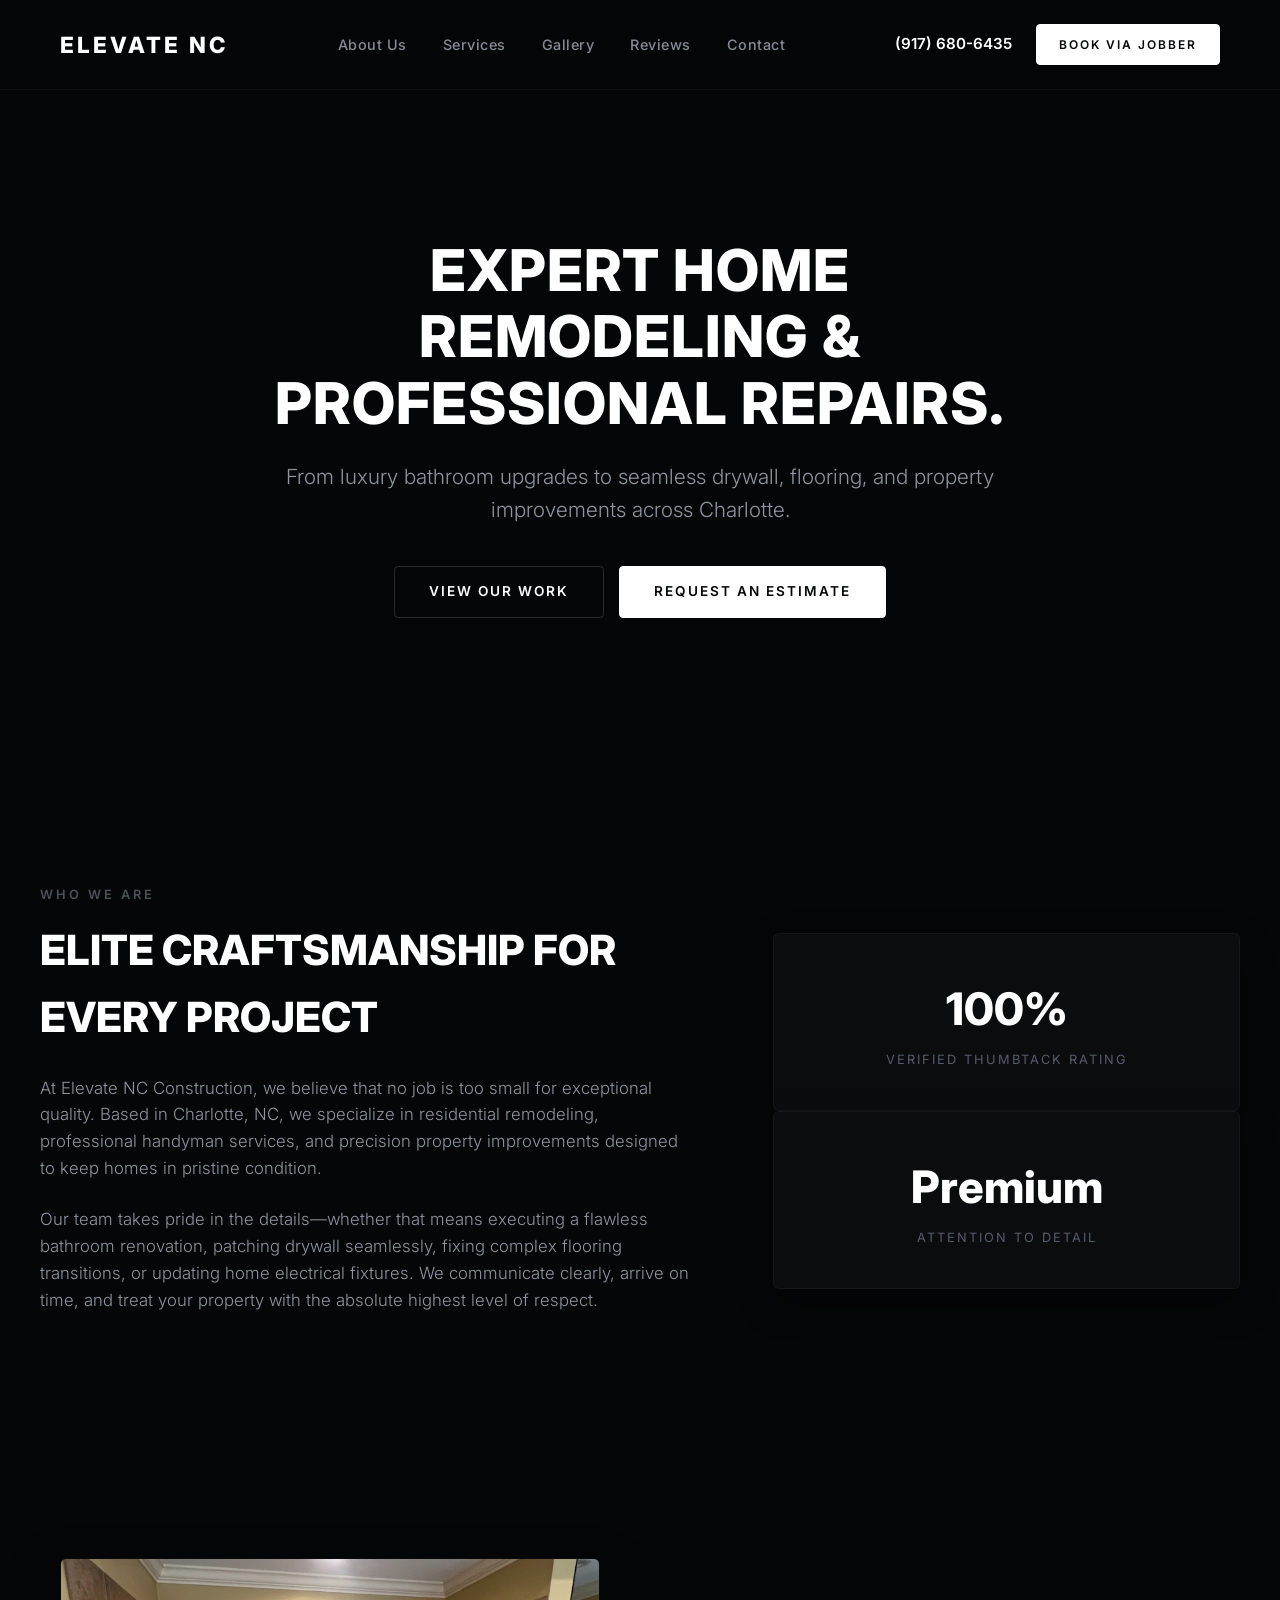
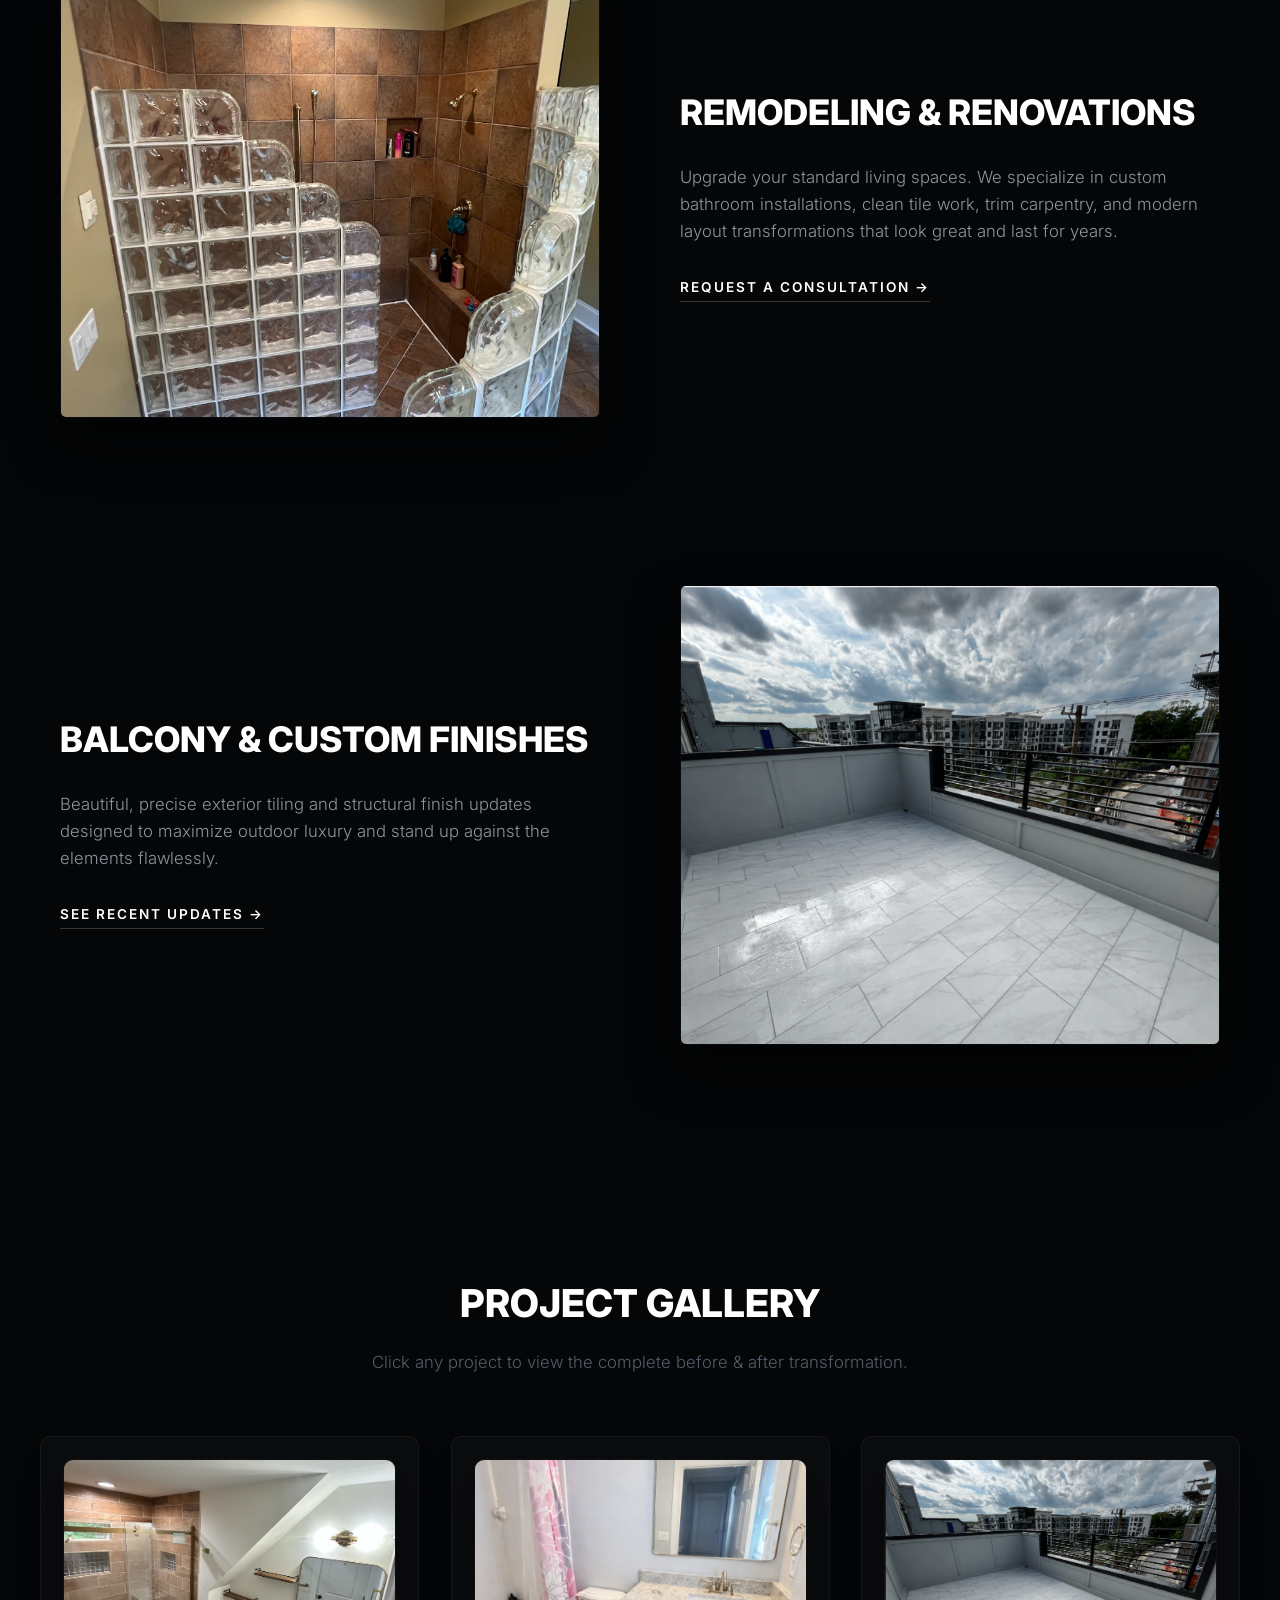
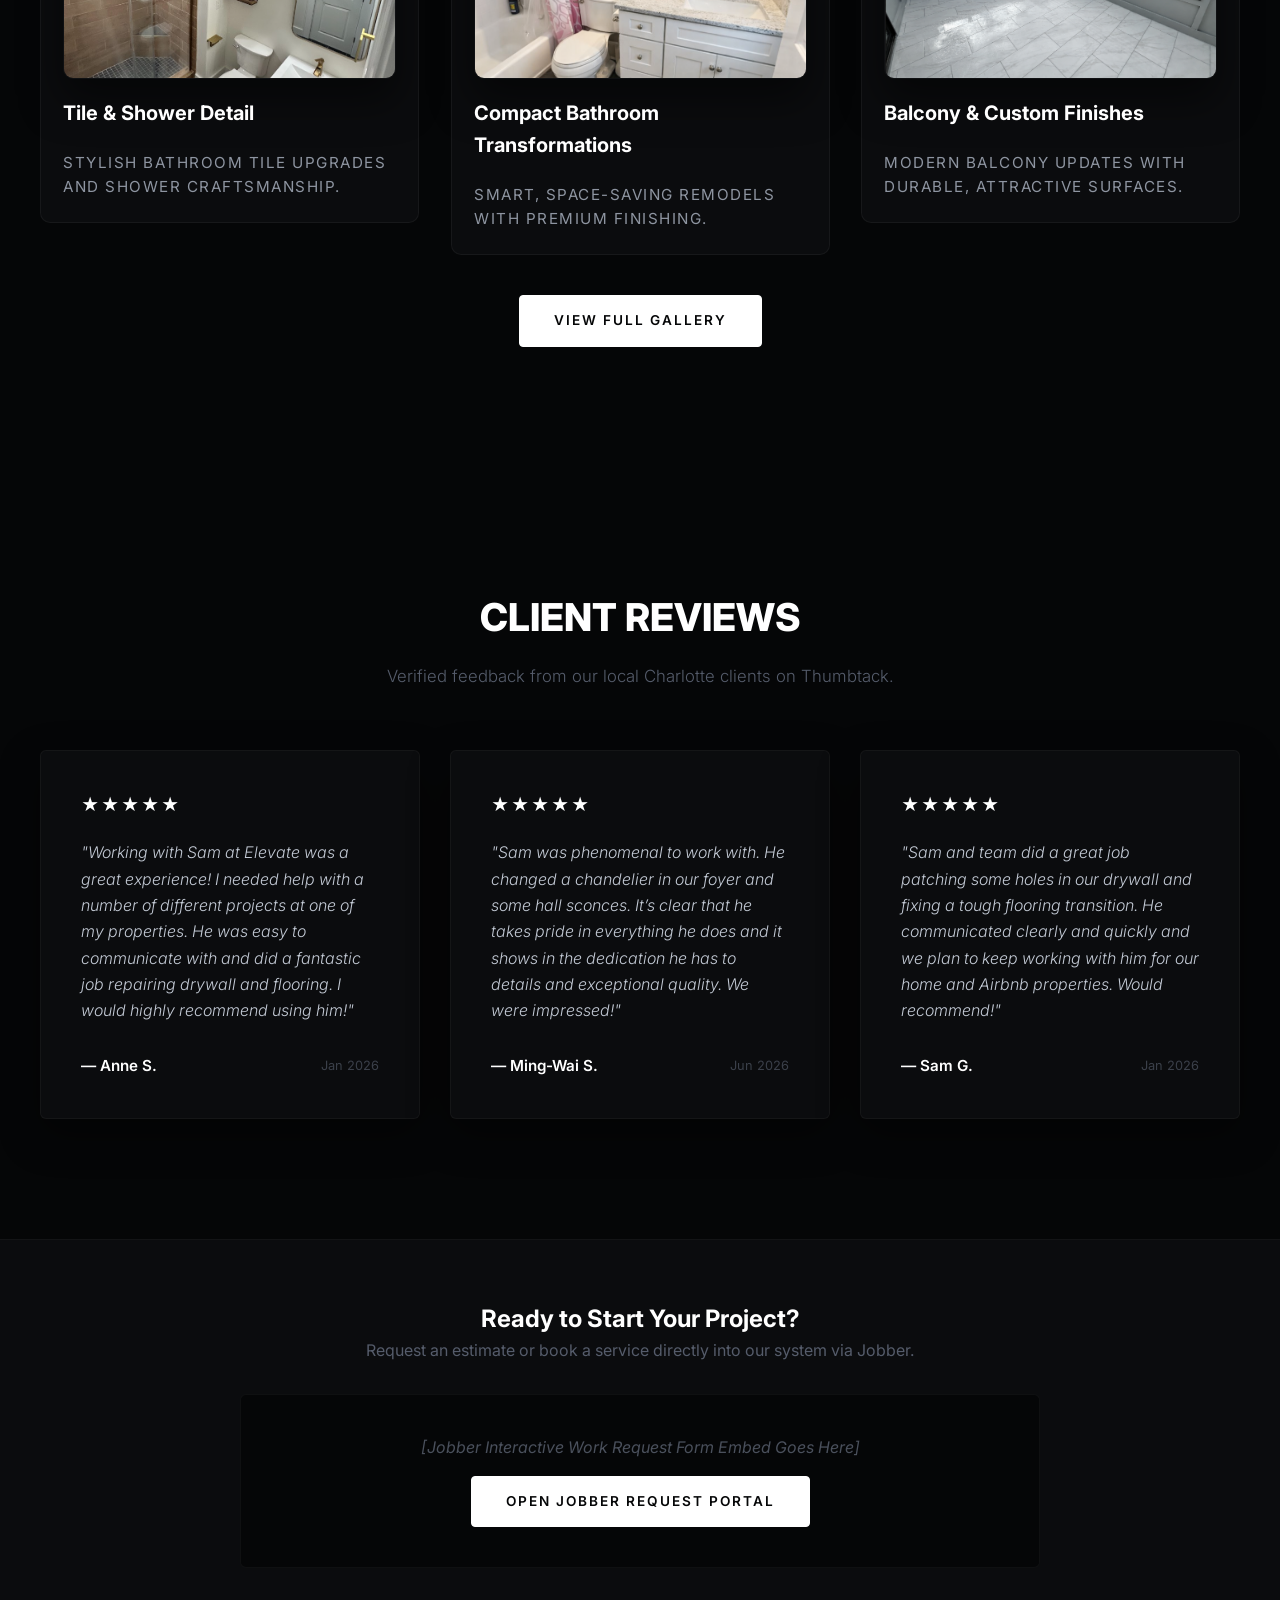
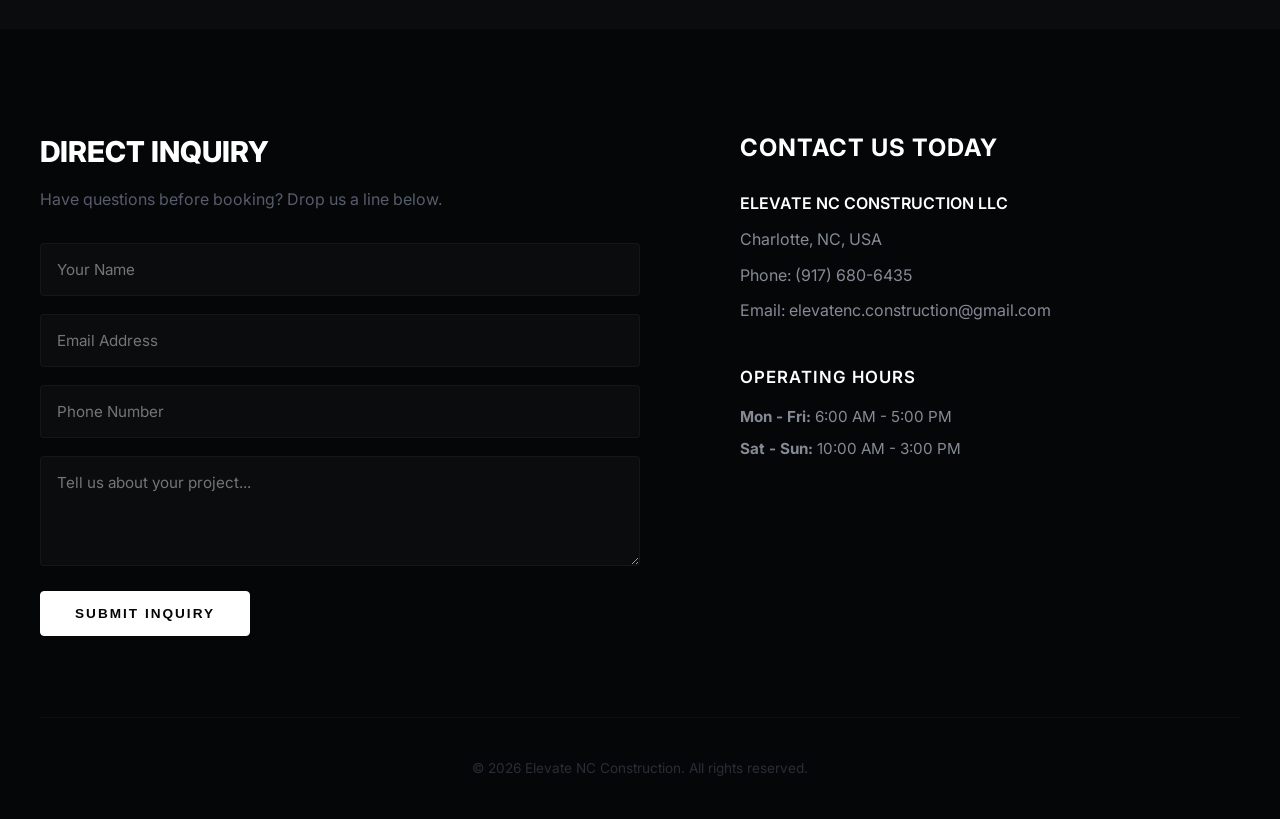
==== commit e53839cc: "Fix gallery layout, restore simpler before/after view, and update home gallery navigation" ====
--- a/index.html
+++ b/index.html
@@ -103,31 +103,34 @@
             </div>
             <div class="project-grid">
                 <!-- Item 1: Bathroom Tile Detail -->
-                <a href="gallery.html#tile" class="project-card scroll-reveal delay-1">
+                <div class="project-card scroll-reveal delay-1">
                     <div class="project-img-wrapper">
                         <img src="pictures/bathroomtileafter.png" alt="Custom Bathroom Tile Installation">
                     </div>
                     <h3>Tile & Shower Detail</h3>
-                    <p>Click to View Before & After →</p>
-                </a>
+                    <p>Stylish bathroom tile upgrades and shower craftsmanship.</p>
+                </div>
                 
                 <!-- Item 2: Small Bath Remodel -->
-                <a href="gallery.html#small-bath" class="project-card scroll-reveal delay-2">
+                <div class="project-card scroll-reveal delay-2">
                     <div class="project-img-wrapper">
                         <img src="pictures/smallbathroomafter.png" alt="Compact Bathroom Renovation">
                     </div>
                     <h3>Compact Bathroom Transformations</h3>
-                    <p>Click to View Before & After →</p>
-                </a>
+                    <p>Smart, space-saving remodels with premium finishing.</p>
+                </div>
                 
                 <!-- Item 3: Balcony Remodeling -->
-                <a href="gallery.html#balcony" class="project-card scroll-reveal delay-3">
+                <div class="project-card scroll-reveal delay-3">
                     <div class="project-img-wrapper">
                         <img src="pictures/balconyafter1.png" alt="Premium Balcony Remodeling">
                     </div>
                     <h3>Balcony & Custom Finishes</h3>
-                    <p>Click to View Before & After →</p>
-                </a>
+                    <p>Modern balcony updates with durable, attractive surfaces.</p>
+                </div>
+            </div>
+            <div class="gallery-action scroll-reveal">
+                <a href="gallery.html" class="btn btn-primary btn-gallery">View Full Gallery</a>
             </div>
         </section>
 
--- a/style.css
+++ b/style.css
@@ -3,6 +3,10 @@
     margin: 0;
     padding: 0;
     box-sizing: border-box;
+}
+
+html {
+    scroll-behavior: smooth;
 }
 
 body {
@@ -338,66 +342,223 @@
     font-weight: 300;
 }
 
+.gallery-tabs {
+    display: flex;
+    justify-content: center;
+    gap: 18px;
+    flex-wrap: wrap;
+    margin-top: 35px;
+}
+
+.gallery-tabs a {
+    display: inline-flex;
+    align-items: center;
+    justify-content: center;
+    padding: 14px 22px;
+    border-radius: 999px;
+    background: rgba(255, 255, 255, 0.04);
+    color: #ffffff;
+    font-size: 0.85rem;
+    text-transform: uppercase;
+    letter-spacing: 1.5px;
+    border: 1px solid transparent;
+    transition: background-color 0.2s ease, border-color 0.2s ease;
+}
+
+.gallery-tabs a:hover,
+.gallery-tabs a:focus {
+    background: rgba(255, 255, 255, 0.12);
+    border-color: rgba(255, 255, 255, 0.14);
+}
+
+.before-after-slider {
+    position: relative;
+    width: 100%;
+    max-width: 640px;
+    min-height: 240px;
+    max-height: 320px;
+    margin: 0 auto;
+    border-radius: 12px;
+    overflow: hidden;
+    background: #0b0c0e;
+    border: 1px solid rgba(255, 255, 255, 0.08);
+    box-shadow: 0 16px 35px rgba(0, 0, 0, 0.35);
+}
+
+.before-after-slider img {
+    position: absolute;
+    top: 0;
+    left: 0;
+    width: 100%;
+    height: 100%;
+    object-fit: cover;
+}
+
+.before-after-slider .after-image {
+    position: absolute;
+    top: 0;
+    left: 0;
+    width: 50%;
+    height: 100%;
+    overflow: hidden;
+}
+
+.before-after-slider .after-image img {
+    width: 100%;
+    height: 100%;
+    object-fit: cover;
+}
+
+.before-after-slider .slider-handle {
+    position: absolute;
+    top: 0;
+    left: 50%;
+    width: 2px;
+    height: 100%;
+    background: rgba(255, 255, 255, 0.4);
+    transform: translateX(-50%);
+    pointer-events: none;
+}
+
+.before-after-slider .pane-label {
+    position: absolute;
+    bottom: 16px;
+    left: 16px;
+    background-color: rgba(5, 6, 7, 0.85);
+    backdrop-filter: blur(8px);
+    color: #858b96;
+    padding: 8px 14px;
+    font-size: 0.75rem;
+    font-weight: 600;
+    text-transform: uppercase;
+    letter-spacing: 1.5px;
+    border: 1px solid rgba(255, 255, 255, 0.05);
+    border-radius: 4px;
+}
+
+.before-after-slider .pane-label.label-after {
+    right: 16px;
+    left: auto;
+    color: #ffffff;
+}
+
+.before-after-slider .slider-control {
+    position: relative;
+    margin: 12px auto 0;
+    width: calc(100% - 30px);
+    display: flex;
+    align-items: center;
+    gap: 12px;
+    padding: 10px 14px;
+    background: rgba(5, 6, 7, 0.72);
+    border-radius: 999px;
+    backdrop-filter: blur(12px);
+}
+
+.before-after-slider input[type='range'] {
+    width: 100%;
+    accent-color: #ffffff;
+}
+
+.before-after-slider .slider-value {
+    min-width: 46px;
+    text-align: right;
+    color: #ffffff;
+    font-size: 0.8rem;
+    letter-spacing: 1px;
+    font-weight: 600;
+}
+
 .project-grid {
     max-width: 1200px;
     margin: 0 auto;
     display: grid;
-    grid-template-columns: repeat(auto-fit, minmax(340px, 1fr));
-    gap: 40px;
+    grid-template-columns: repeat(auto-fit, minmax(280px, 1fr));
+    gap: 32px;
+    align-items: start;
 }
 
 .project-card {
-    display: block;
+    display: flex;
+    flex-direction: column;
+    gap: 18px;
+    background-color: #0b0c0e;
+    border-radius: 10px;
+    padding: 22px;
     text-decoration: none;
     color: inherit;
-}
-
+    border: 1px solid rgba(255, 255, 255, 0.05);
+    transition: transform 0.25s ease, border-color 0.25s ease, box-shadow 0.25s ease;
+}
+
+.project-card:hover {
+    transform: translateY(-4px);
+    border-color: rgba(255, 255, 255, 0.12);
+    box-shadow: 0 30px 60px rgba(0, 0, 0, 0.6);
+}
+
+.gallery-action {
+    margin-top: 40px;
+    text-align: center;
+}
+
+.btn-gallery {
+    min-width: 220px;
+}
 .project-img-wrapper {
     overflow: hidden;
-    border-radius: 6px;
-    margin-bottom: 20px;
+    border-radius: 10px;
     border: 1px solid rgba(255, 255, 255, 0.02);
     box-shadow: 0 20px 40px rgba(0, 0, 0, 0.5);
     transition: all 0.4s ease;
+    aspect-ratio: 4 / 3;
+    max-height: 220px;
 }
 
 .project-img-wrapper img {
     width: 100%;
-    height: 320px;
+    height: 100%;
     object-fit: cover;
     display: block;
     transition: transform 0.6s cubic-bezier(0.16, 1, 0.3, 1);
 }
 
-.project-card:hover .project-img-wrapper {
-    transform: translateY(-4px);
-    box-shadow: 0 30px 60px rgba(0, 0, 0, 0.7);
-    border-color: rgba(255, 255, 255, 0.08);
-}
-
 .project-card:hover .project-img-wrapper img {
     transform: scale(1.02);
 }
 
 .project-card h3 {
     font-size: 1.25rem;
-    font-weight: 600;
-    color: #ffffff;
-    margin-bottom: 6px;
+    font-weight: 700;
+    color: #ffffff;
+    margin-bottom: 4px;
 }
 
 .project-card p {
-    color: #555c6b;
-    font-size: 0.85rem;
+    color: #8e95a1;
+    font-size: 0.95rem;
     text-transform: uppercase;
     letter-spacing: 1.5px;
+    margin-top: auto;
 }
 
 /* --- SIDE-BY-SIDE BEFORE & AFTER SHOWCASE LOGIC --- */
+.split-showcase-block {
+    scroll-margin-top: 110px;
+    display: flex;
+    flex-direction: column;
+    align-items: center;
+    padding: 0 20px;
+    max-width: 760px;
+    margin: 0 auto;
+}
+
 .split-grid-wrapper {
     display: grid;
     grid-template-columns: 1fr 1fr;
-    gap: 25px;
+    gap: 18px;
+    width: 100%;
+    max-width: 760px;
 }
 
 .split-pane {
@@ -410,7 +571,7 @@
 
 .split-pane img {
     width: 100%;
-    height: 480px;
+    height: 320px;
     object-fit: cover;
     display: block;
 }
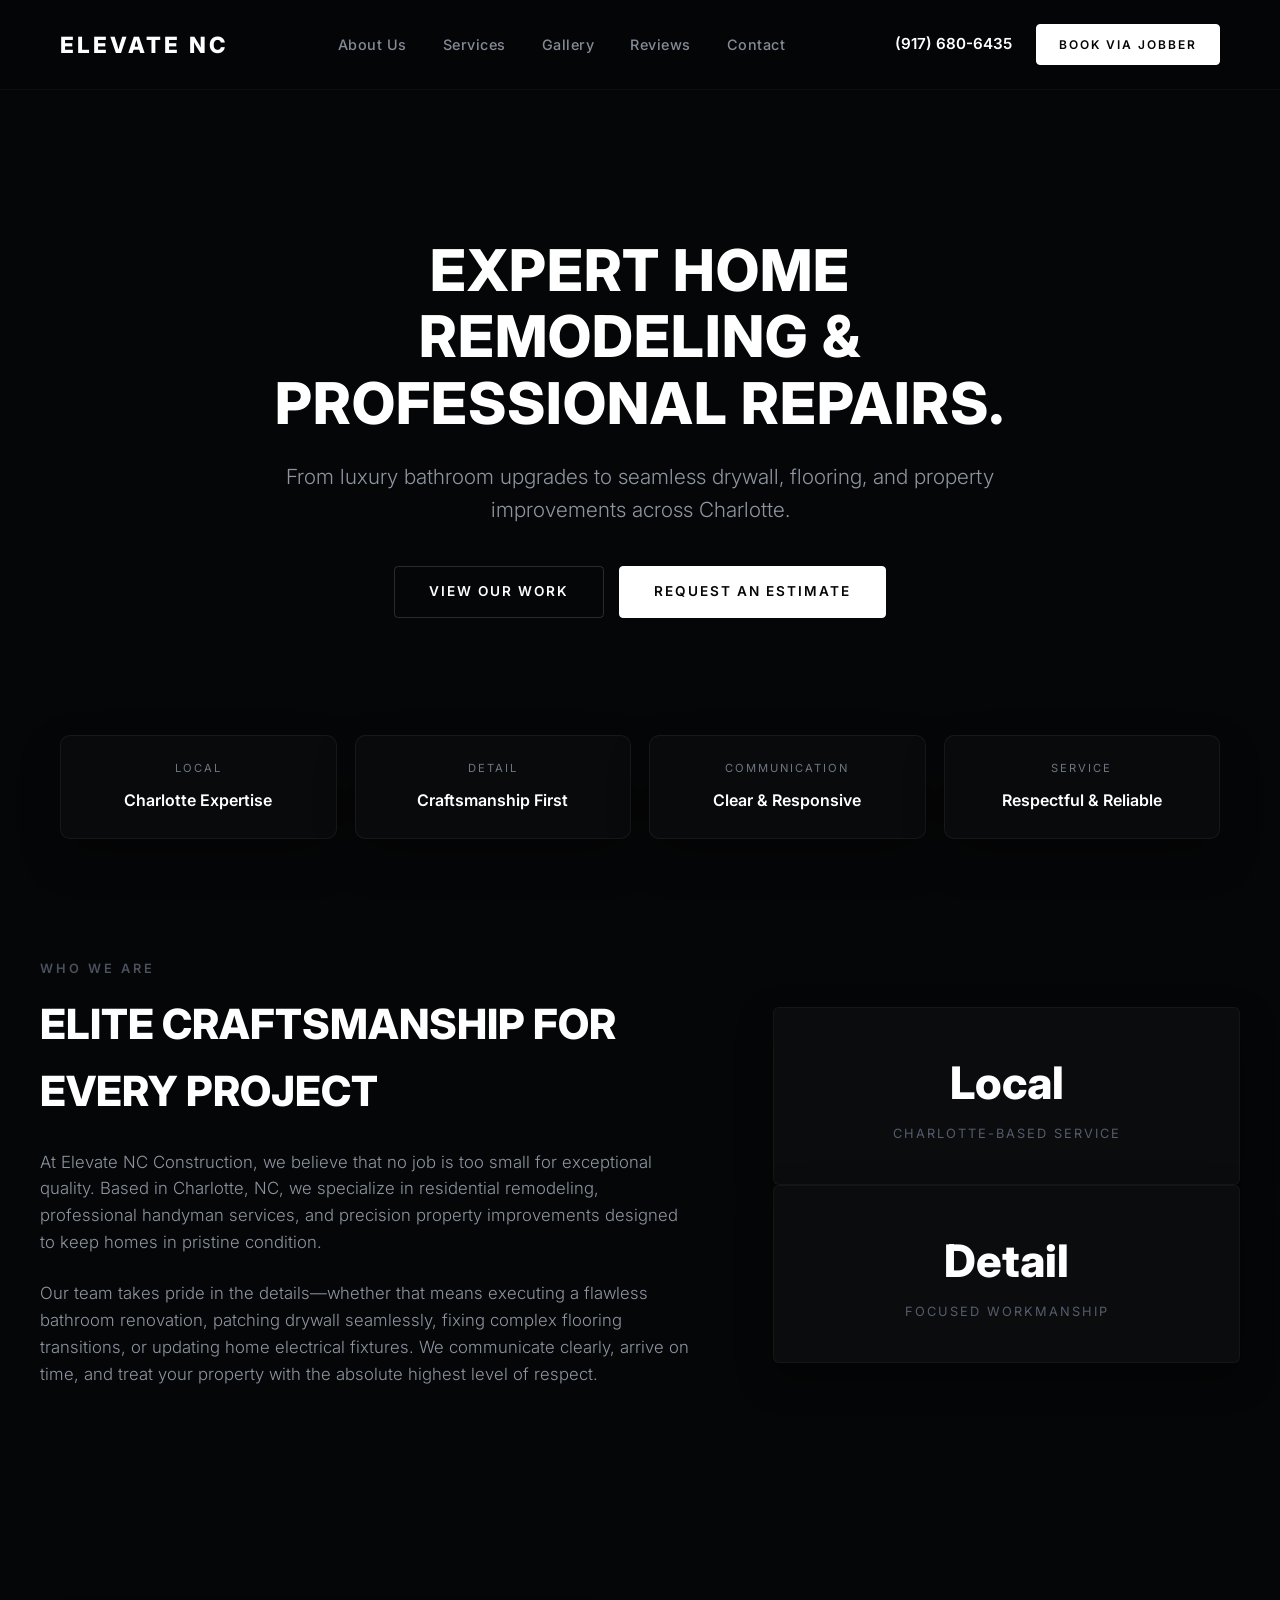
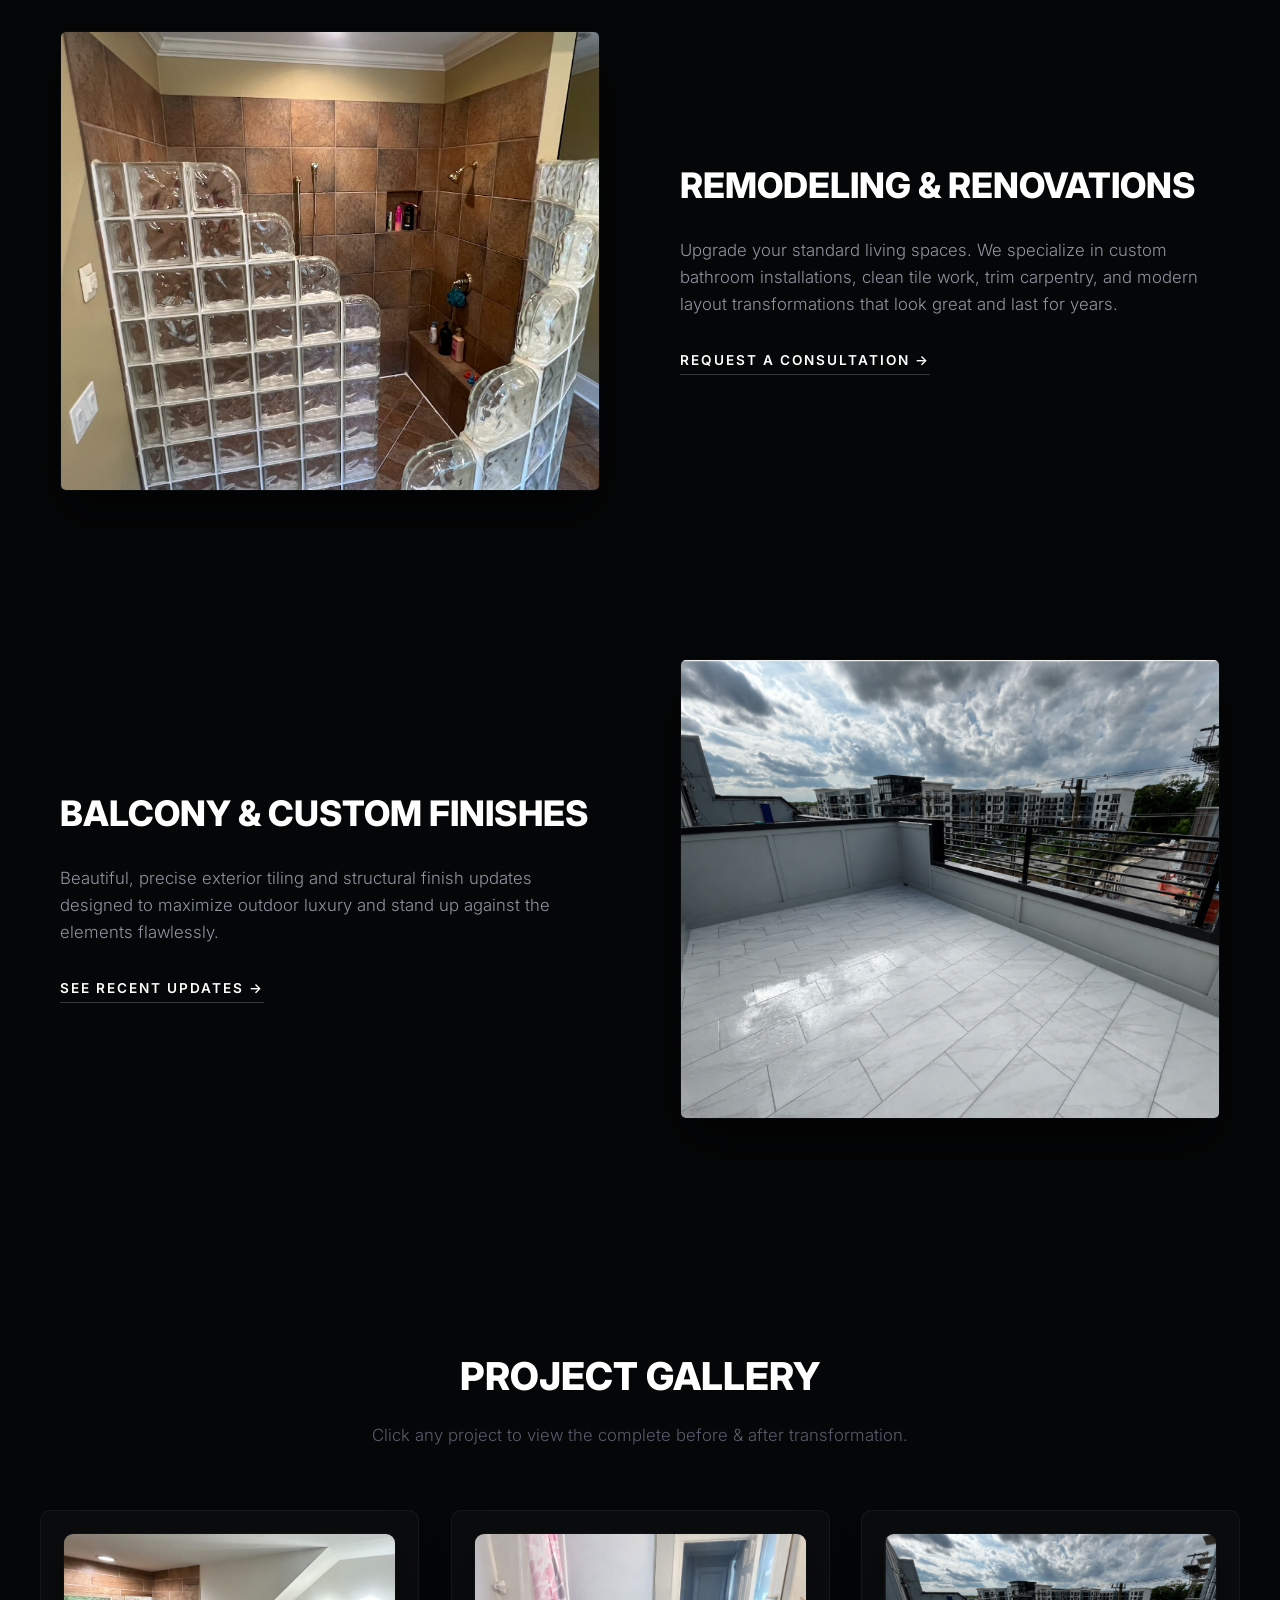
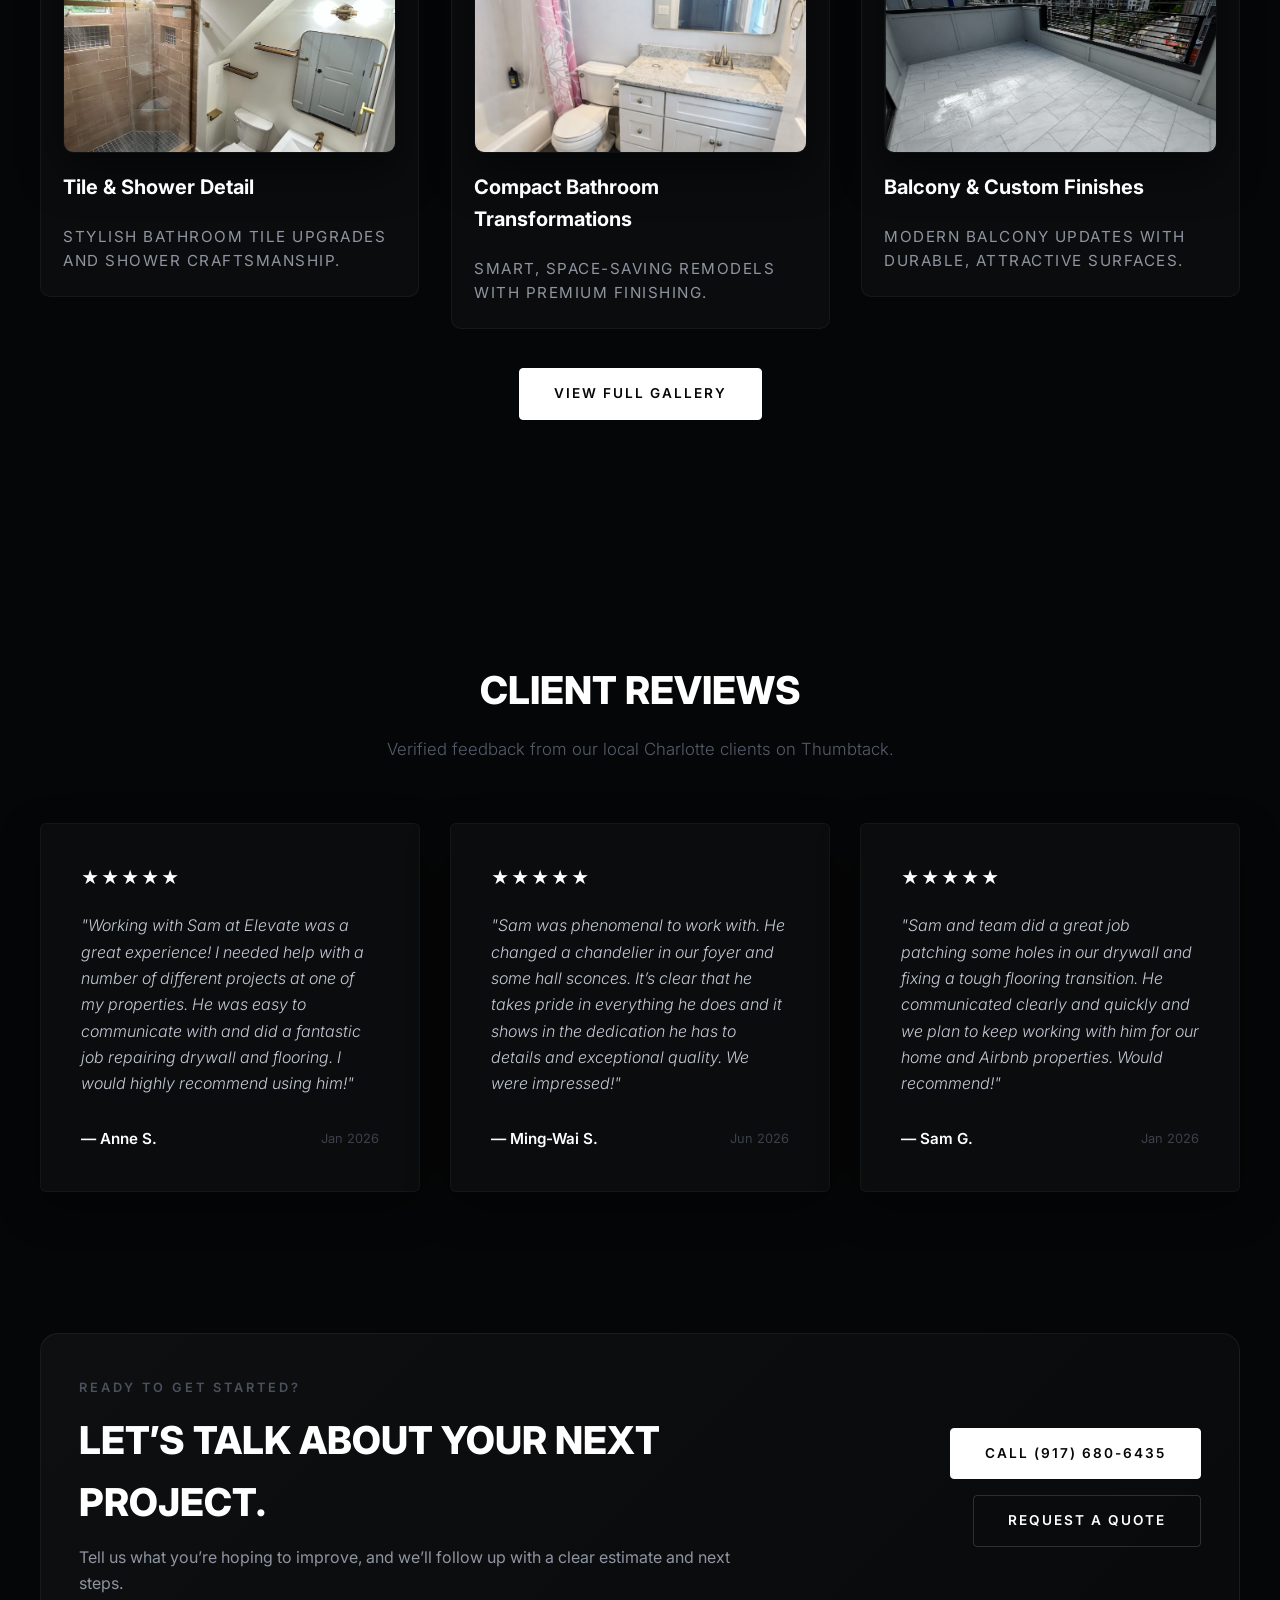
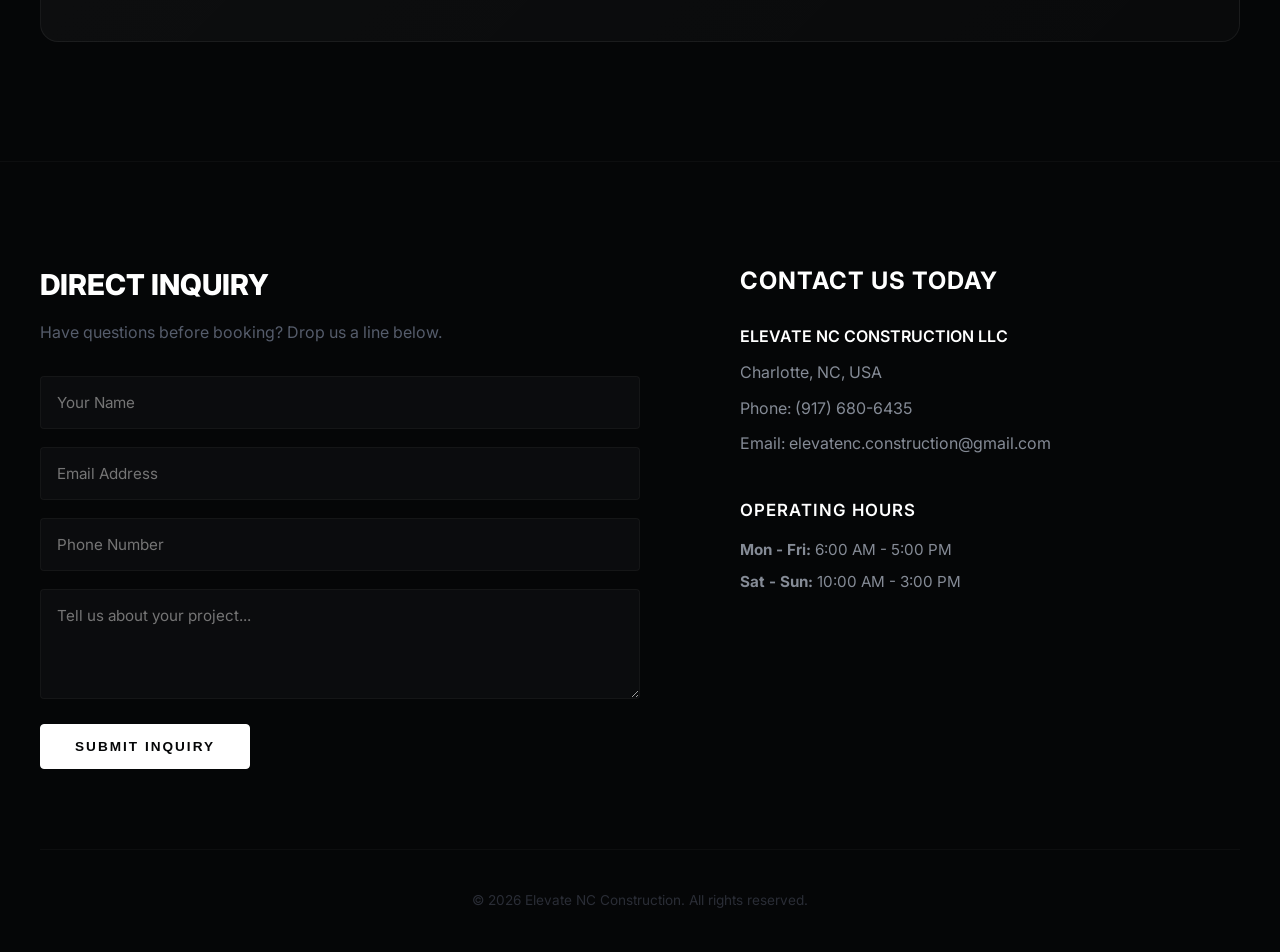
==== commit 3f27e56e: "Improve homepage branding and premium contractor layout" ====
--- a/index.html
+++ b/index.html
@@ -46,6 +46,25 @@
             </div>
         </section>
 
+        <section class="trust-strip scroll-reveal" aria-label="Why homeowners choose Elevate NC">
+            <div class="trust-item">
+                <span class="trust-label">Local</span>
+                <strong>Charlotte Expertise</strong>
+            </div>
+            <div class="trust-item">
+                <span class="trust-label">Detail</span>
+                <strong>Craftsmanship First</strong>
+            </div>
+            <div class="trust-item">
+                <span class="trust-label">Communication</span>
+                <strong>Clear & Responsive</strong>
+            </div>
+            <div class="trust-item">
+                <span class="trust-label">Service</span>
+                <strong>Respectful & Reliable</strong>
+            </div>
+        </section>
+
         <!-- ABOUT US SECTION -->
         <section id="about" class="about-section">
             <div class="about-container scroll-reveal">
@@ -57,12 +76,12 @@
                 </div>
                 <div class="about-stats">
                     <div class="stat-card">
-                        <h3>100%</h3>
-                        <p>Verified Thumbtack Rating</p>
+                        <h3>Local</h3>
+                        <p>Charlotte-based service</p>
                     </div>
                     <div class="stat-card">
-                        <h3>Premium</h3>
-                        <p>Attention to Detail</p>
+                        <h3>Detail</h3>
+                        <p>Focused workmanship</p>
                     </div>
                 </div>
             </div>
@@ -161,14 +180,17 @@
             </div>
         </section>
 
-        <!-- JOBBER INTEGRATION HUB -->
-        <section class="jobber-integration-section scroll-reveal" style="background: #0b0c0e; padding: 60px 20px; text-align: center; border-top: 1px solid rgba(255, 255, 255, 0.03);">
-            <div style="max-width: 800px; margin: 0 auto;">
-                <h2>Ready to Start Your Project?</h2>
-                <p style="margin-bottom: 30px; color: #555c6b;">Request an estimate or book a service directly into our system via Jobber.</p>
-                <div class="jobber-embed-container" style="background: #050607; padding: 40px; border-radius: 6px; border: 1px solid rgba(255, 255, 255, 0.04);">
-                    <p style="color: #4a505c; font-style: italic; margin-bottom: 15px;">[Jobber Interactive Work Request Form Embed Goes Here]</p>
-                    <a href="#" target="_blank" class="btn btn-primary">Open Jobber Request Portal</a>
+        <!-- ESTIMATE CTA -->
+        <section class="estimate-section scroll-reveal">
+            <div class="estimate-wrap">
+                <div class="estimate-copy">
+                    <span class="section-subtitle">Ready to get started?</span>
+                    <h2>Let’s talk about your next project.</h2>
+                    <p>Tell us what you’re hoping to improve, and we’ll follow up with a clear estimate and next steps.</p>
+                </div>
+                <div class="estimate-actions">
+                    <a href="tel:9176806435" class="btn btn-primary">Call (917) 680-6435</a>
+                    <a href="#contact" class="btn btn-secondary">Request a Quote</a>
                 </div>
             </div>
         </section>
--- a/style.css
+++ b/style.css
@@ -183,6 +183,42 @@
     display: flex;
     justify-content: center;
     gap: 15px;
+}
+
+/* --- TRUST STRIP --- */
+.trust-strip {
+    max-width: 1200px;
+    margin: -30px auto 0;
+    padding: 0 20px;
+    display: grid;
+    grid-template-columns: repeat(4, minmax(180px, 1fr));
+    gap: 18px;
+    position: relative;
+    z-index: 2;
+}
+
+.trust-item {
+    background: rgba(11, 12, 14, 0.9);
+    border: 1px solid rgba(255, 255, 255, 0.06);
+    border-radius: 10px;
+    padding: 24px 18px;
+    text-align: center;
+    box-shadow: 0 18px 40px rgba(0, 0, 0, 0.28);
+}
+
+.trust-label {
+    display: block;
+    font-size: 0.7rem;
+    text-transform: uppercase;
+    letter-spacing: 2px;
+    color: #6e7682;
+    margin-bottom: 10px;
+}
+
+.trust-item strong {
+    font-size: 1rem;
+    font-weight: 600;
+    color: #ffffff;
 }
 
 /* --- ABOUT US SECTION --- */
@@ -660,6 +696,44 @@
     font-size: 0.8rem;
 }
 
+/* --- ESTIMATE CTA --- */
+.estimate-section {
+    padding: 20px 20px 120px;
+}
+
+.estimate-wrap {
+    max-width: 1200px;
+    margin: 0 auto;
+    background: linear-gradient(135deg, rgba(255,255,255,0.04), rgba(255,255,255,0.02));
+    border: 1px solid rgba(255, 255, 255, 0.06);
+    border-radius: 18px;
+    padding: 44px 38px;
+    display: flex;
+    justify-content: space-between;
+    align-items: center;
+    gap: 30px;
+}
+
+.estimate-copy h2 {
+    font-size: clamp(2rem, 3vw, 3rem);
+    font-weight: 800;
+    margin-bottom: 12px;
+    text-transform: uppercase;
+}
+
+.estimate-copy p {
+    color: #8e95a1;
+    max-width: 680px;
+}
+
+.estimate-actions {
+    display: flex;
+    align-items: center;
+    gap: 16px;
+    flex-wrap: wrap;
+    justify-content: flex-end;
+}
+
 /* --- FOOTER & FORMS --- */
 .main-footer {
     padding: 100px 20px 40px 20px;
@@ -759,10 +833,17 @@
 /* --- MOBILE RESPONSIVE ENGINE --- */
 @media (max-width: 768px) {
     .header-container { flex-direction: column; gap: 20px; text-align: center; }
+    .trust-strip { grid-template-columns: 1fr 1fr; }
     .about-container, .showroom-row, .testimonials-container, .footer-container { grid-template-columns: 1fr; gap: 50px; }
     .split-grid-wrapper { grid-template-columns: 1fr; gap: 15px; }
     .split-pane img { height: 300px; }
     .row-reverse { direction: ltr; }
     .hero-content h1 { font-size: 2.3rem; }
     .showroom-image img { height: 320px; }
+    .estimate-wrap { flex-direction: column; align-items: flex-start; }
+    .estimate-actions { justify-content: flex-start; }
+}
+
+@media (max-width: 500px) {
+    .trust-strip { grid-template-columns: 1fr; }
 }
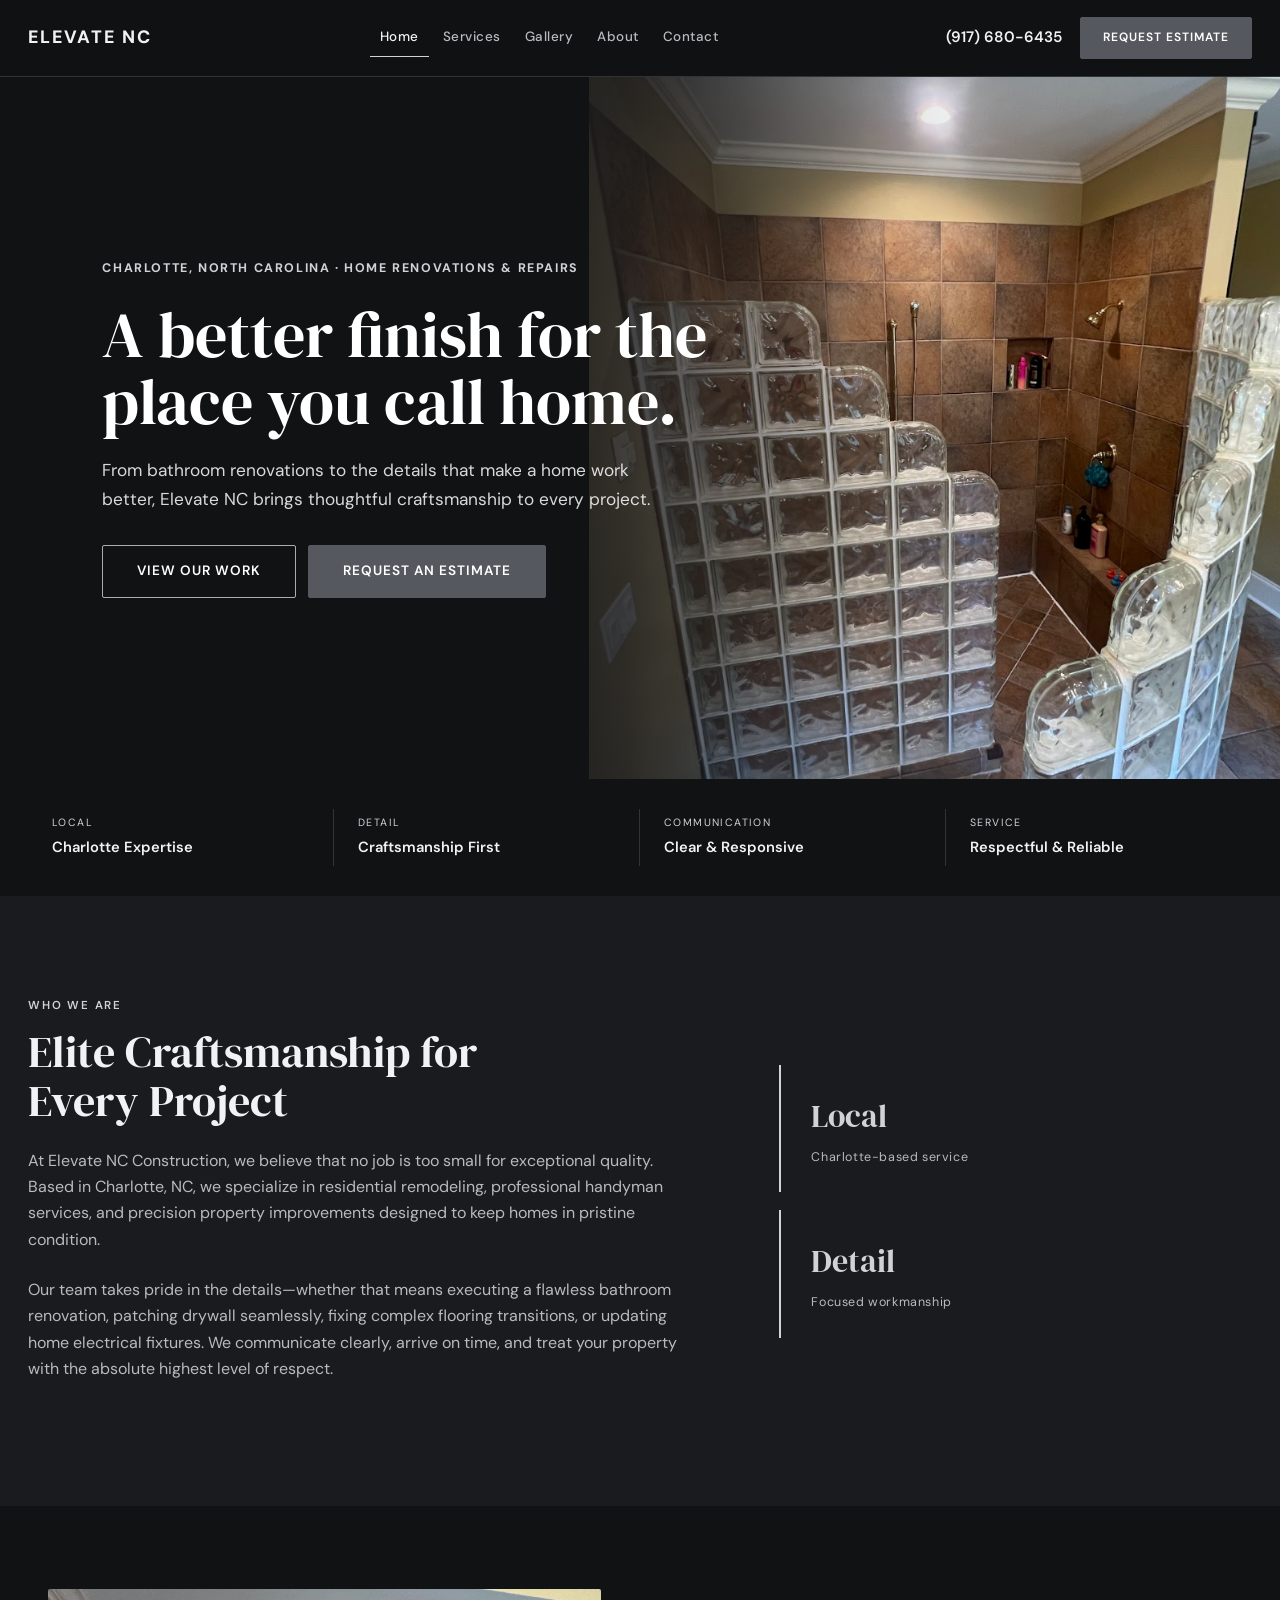
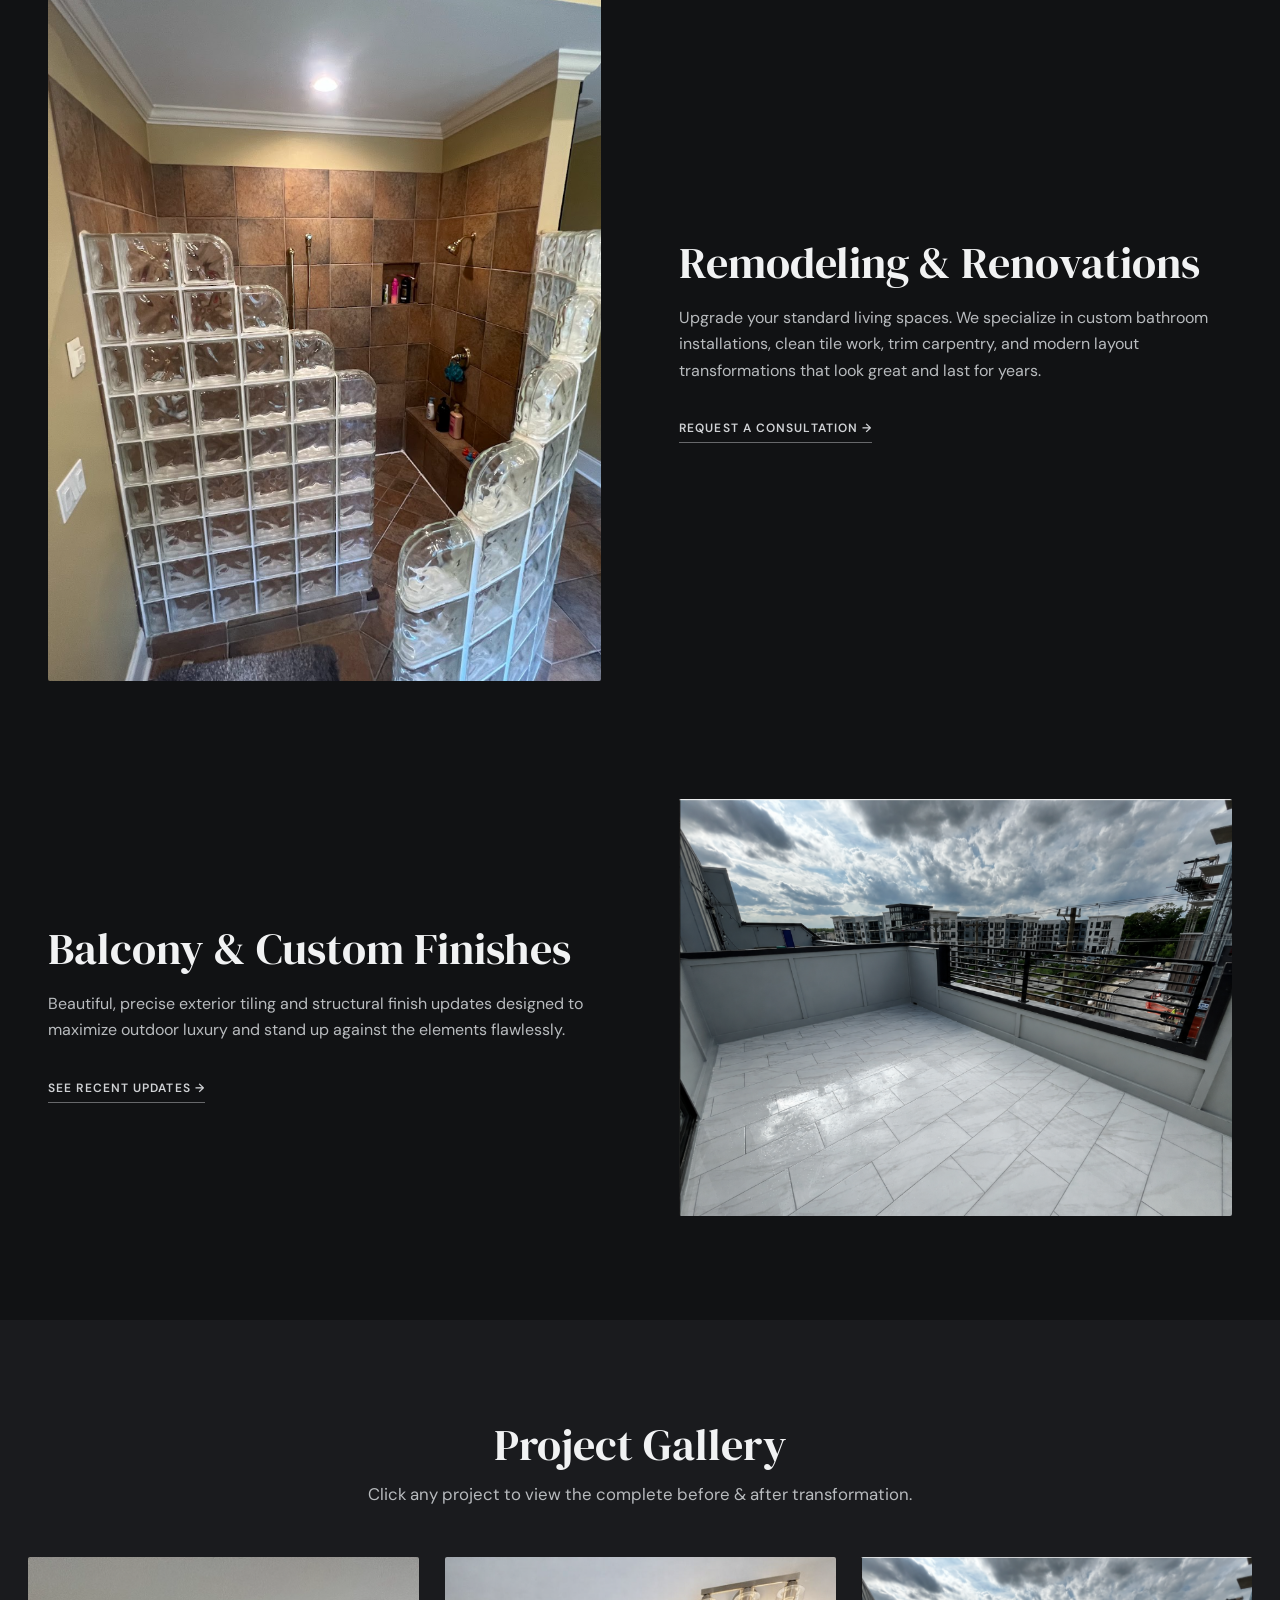
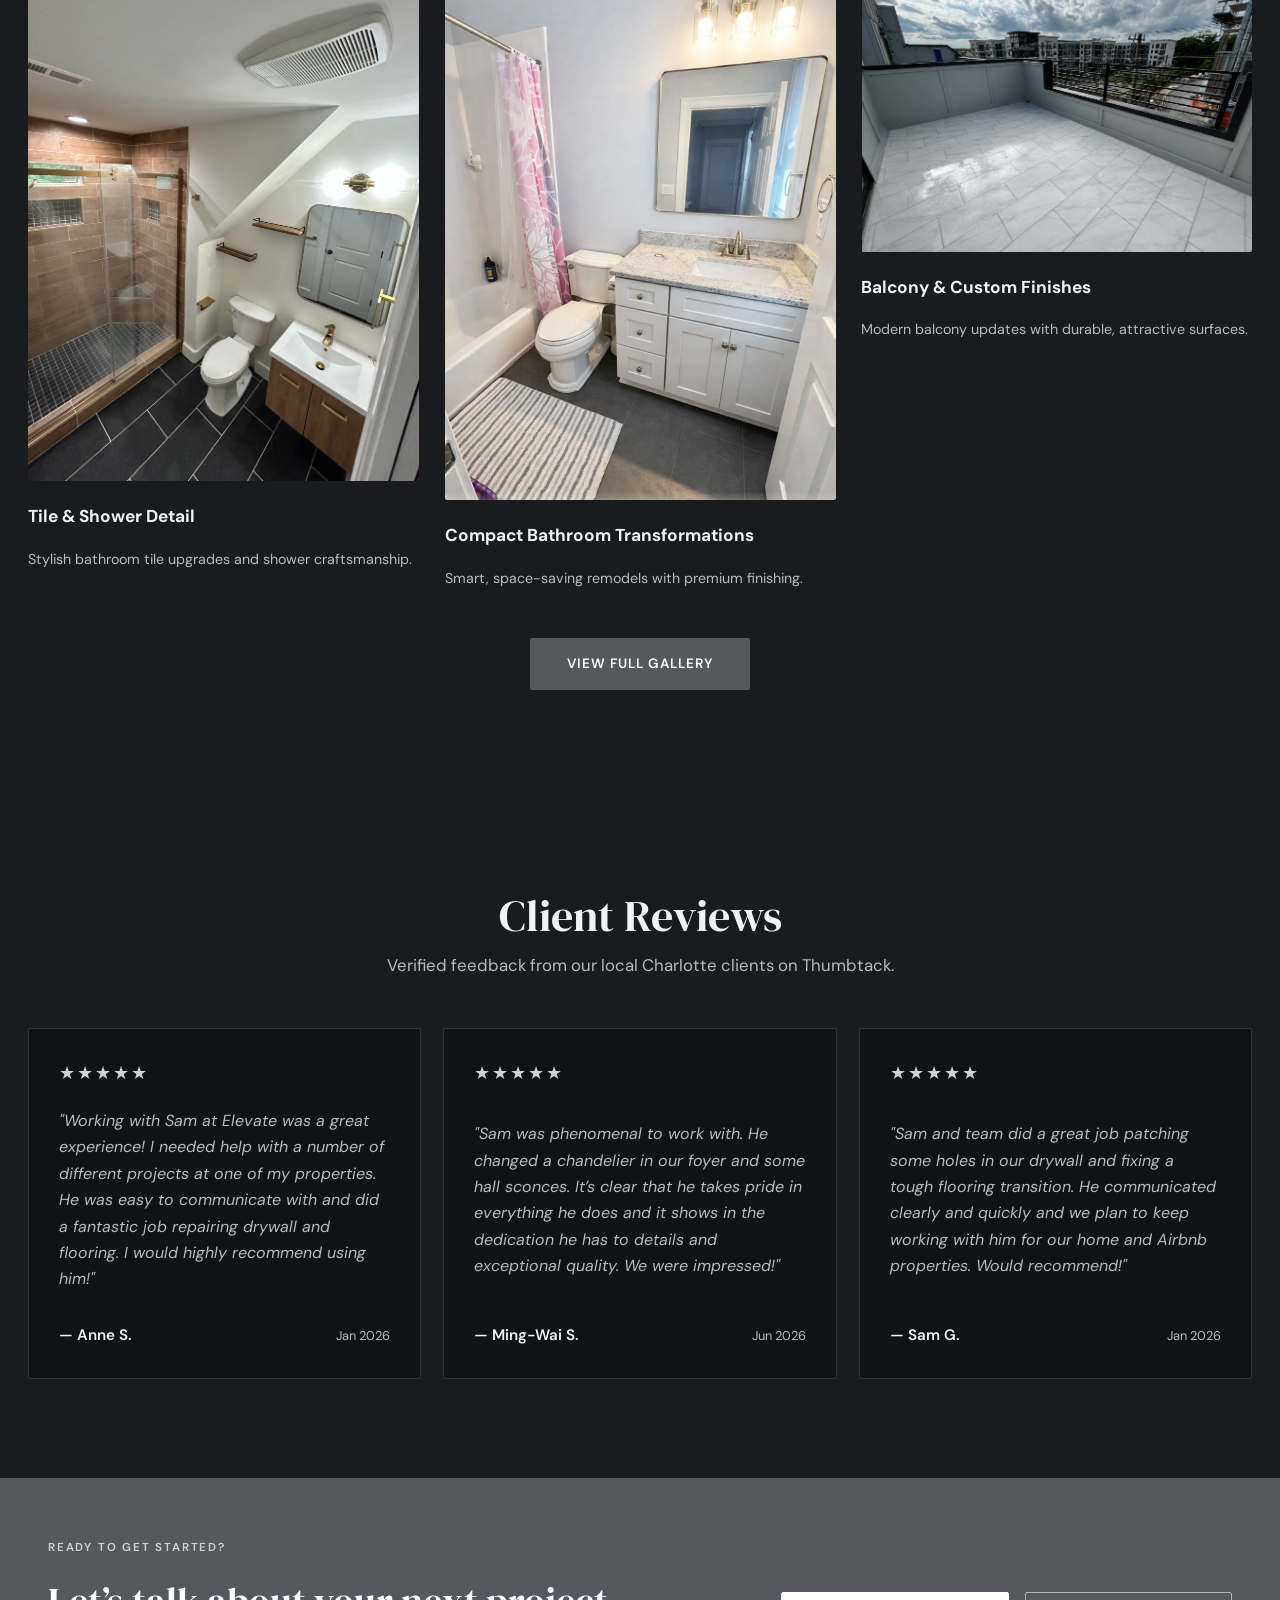
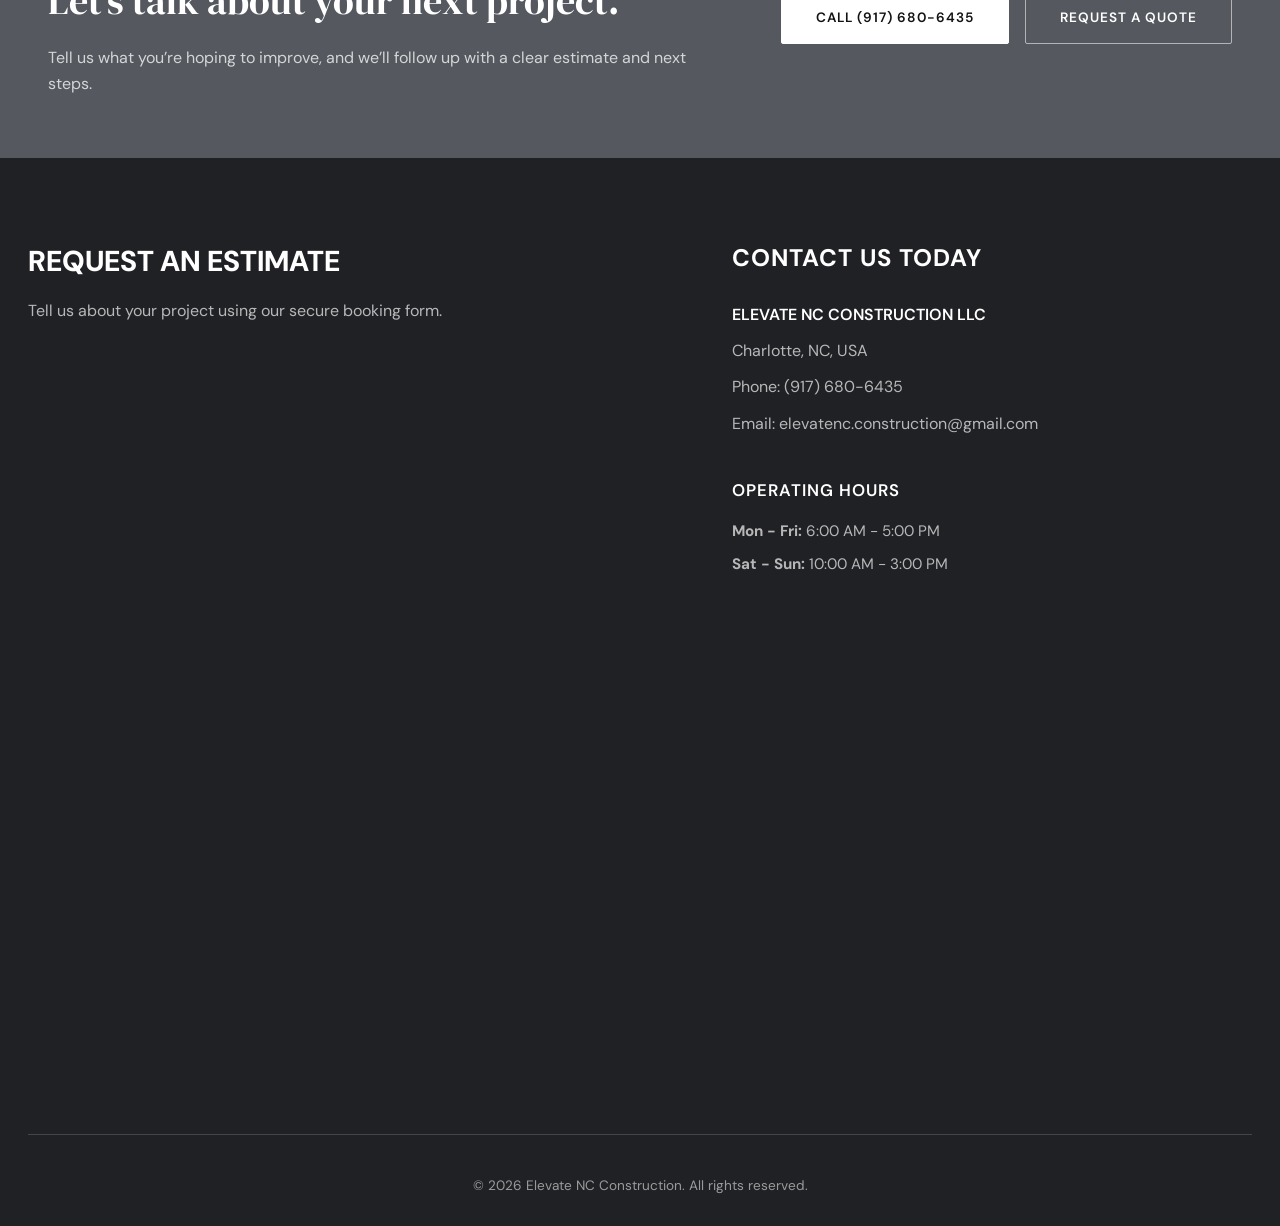
==== commit 787b74d4: "Add services and about pages Co-authored-by: Copilot <223556219+Copilot@users.noreply.github.com>" ====
--- a/index.html
+++ b/index.html
@@ -4,10 +4,9 @@
     <meta charset="UTF-8">
     <meta name="viewport" content="width=device-width, initial-scale=1.0">
     <title>Elevate NC Construction | Premium Remodeling & Repairs</title>
-    <!-- Modern Sans-Serif Font Setup -->
     <link rel="preconnect" href="https://fonts.googleapis.com">
     <link rel="preconnect" href="https://fonts.gstatic.com" crossorigin>
-    <link href="https://fonts.googleapis.com/css2?family=Inter:wght=300;400;600;800&display=swap" rel="stylesheet">
+    <link href="https://fonts.googleapis.com/css2?family=DM+Sans:wght@400;500;600;700&family=DM+Serif+Display&display=swap" rel="stylesheet">
     <link rel="stylesheet" href="style.css">
 </head>
 <body>
@@ -16,18 +15,18 @@
     <header class="main-header">
         <div class="header-container">
             <div class="logo">
-                <div class="logo-placeholder">ELEVATE NC</div>
+                <a href="index.html" class="logo-placeholder">ELEVATE NC</a>
             </div>
             <nav class="nav-links">
-                <a href="#about">About Us</a>
-                <a href="#services">Services</a>
-                <a href="#gallery">Gallery</a>
-                <a href="#testimonials">Reviews</a>
+                <a href="index.html" aria-current="page">Home</a>
+                <a href="services.html">Services</a>
+                <a href="gallery.html">Gallery</a>
+                <a href="about.html">About</a>
                 <a href="#contact">Contact</a>
             </nav>
             <div class="header-actions">
                 <a href="tel:9176806435" class="phone-link">(917) 680-6435</a>
-                <a href="#" target="_blank" class="btn btn-primary btn-header">Book via Jobber</a>
+                <a href="#contact" class="btn btn-primary btn-header">Request Estimate</a>
             </div>
         </div>
     </header>
@@ -35,14 +34,17 @@
     <main>
         <!-- HERO SECTION -->
         <section class="hero-section">
-            <div class="hero-overlay"></div>
             <div class="hero-content">
-                <h1>Expert Home Remodeling & Professional Repairs.</h1>
-                <p>From luxury bathroom upgrades to seamless drywall, flooring, and property improvements across Charlotte.</p>
+                <span class="hero-eyebrow">Charlotte, North Carolina · Home renovations & repairs</span>
+                <h1>A better finish for the place you call home.</h1>
+                <p>From bathroom renovations to the details that make a home work better, Elevate NC brings thoughtful craftsmanship to every project.</p>
                 <div class="hero-cta">
                     <a href="#gallery" class="btn btn-secondary">View Our Work</a>
                     <a href="#contact" class="btn btn-primary">Request an Estimate</a>
                 </div>
+            </div>
+            <div class="hero-image">
+                <img src="pictures/bathroomafter.png" alt="Completed bathroom remodel with a tiled shower by Elevate NC">
             </div>
         </section>
 
@@ -201,15 +203,15 @@
     <footer id="contact" class="main-footer">
         <div class="footer-container scroll-reveal">
             <div class="footer-form">
-                <h3>Direct Inquiry</h3>
-                <p>Have questions before booking? Drop us a line below.</p>
-                <form action="#" method="POST" onsubmit="event.preventDefault();">
-                    <input type="text" placeholder="Your Name" required>
-                    <input type="email" placeholder="Email Address" required>
-                    <input type="tel" placeholder="Phone Number">
-                    <textarea placeholder="Tell us about your project..." rows="4" required></textarea>
-                    <button type="submit" class="btn btn-primary">Submit Inquiry</button>
-                </form>
+                <h3>Request an Estimate</h3>
+                <p>Tell us about your project using our secure booking form.</p>
+                <script async src="https://online-booking.housecallpro.com/script.js?token=1c6ae6230fee413f824c8d51f15c439c&amp;orgName=Elevate-NC-Construction-LLC"></script>
+                <iframe
+                    id="hcp-lead-iframe"
+                    title="Elevate NC Construction estimate request form"
+                    src="https://book.housecallpro.com/lead-form/Elevate-NC-Construction-LLC/1c6ae6230fee413f824c8d51f15c439c"
+                    style="border: none;"
+                ></iframe>
             </div>
             
             <div class="footer-info">
--- a/style.css
+++ b/style.css
@@ -547,14 +547,12 @@
     border: 1px solid rgba(255, 255, 255, 0.02);
     box-shadow: 0 20px 40px rgba(0, 0, 0, 0.5);
     transition: all 0.4s ease;
-    aspect-ratio: 4 / 3;
-    max-height: 220px;
 }
 
 .project-img-wrapper img {
     width: 100%;
-    height: 100%;
-    object-fit: cover;
+    height: auto;
+    object-fit: contain;
     display: block;
     transition: transform 0.6s cubic-bezier(0.16, 1, 0.3, 1);
 }
@@ -846,4 +844,1202 @@
 
 @media (max-width: 500px) {
     .trust-strip { grid-template-columns: 1fr; }
+}
+
+/* --- ELEVATE NC SHOWROOM REFRESH --- */
+:root {
+    color-scheme: dark;
+    --ink: #f1f2f3;
+    --muted: #b8bbbe;
+    --paper: #111214;
+    --white: #1a1b1e;
+    --forest: #55595f;
+    --copper: #d0d2d5;
+    --line: rgba(255, 255, 255, 0.14);
+}
+
+body {
+    background: var(--paper);
+    color: #111214;
+    font-family: 'DM Sans', sans-serif;
+    line-height: 1.65;
+}
+
+.main-header {
+    background: rgba(17, 18, 20, 0.96);
+    border-bottom: 1px solid var(--line);
+    backdrop-filter: blur(14px);
+}
+
+.header-container {
+    max-width: 1360px;
+    padding: 17px 28px;
+    gap: 24px;
+}
+
+.logo-placeholder {
+    color: var(--ink);
+    font-size: 1.12rem;
+    letter-spacing: 2px;
+    opacity: 1;
+    transform: none;
+    animation: none;
+}
+
+.nav-links a {
+    color: var(--muted);
+    font-size: 0.84rem;
+}
+
+.nav-links a:hover,
+.phone-link {
+    color: var(--ink);
+}
+
+.header-actions {
+    gap: 18px;
+}
+
+.btn {
+    border-radius: 2px;
+    letter-spacing: 1px;
+}
+
+.btn-primary {
+    color: #fff;
+    background: var(--forest);
+    border-color: var(--forest);
+}
+
+.btn-primary:hover {
+    color: var(--copper);
+    background: transparent;
+    box-shadow: none;
+}
+
+.btn-secondary {
+    color: var(--ink);
+    border-color: var(--line);
+}
+
+.btn-secondary:hover {
+    color: var(--copper);
+    background: rgba(255, 255, 255, 0.14);
+    border-color: var(--copper);
+}
+
+.hero-section {
+    min-height: 650px;
+    height: min(78svh, 820px);
+    justify-content: flex-start;
+    text-align: left;
+    padding: 70px clamp(28px, 8vw, 128px);
+    color: #fff;
+    background: #111214;
+}
+
+.hero-overlay {
+    position: absolute;
+    inset: 0;
+    background: linear-gradient(90deg, rgba(17, 18, 20, 0.84) 0%, rgba(17, 18, 20, 0.58) 47%, rgba(17, 18, 20, 0.05) 100%), linear-gradient(0deg, rgba(17, 18, 20, 0.24), transparent 55%);
+}
+
+.hero-content {
+    position: relative;
+    z-index: 1;
+    max-width: 700px;
+}
+
+.hero-eyebrow {
+    display: block;
+    margin-bottom: 22px;
+    color: var(--copper);
+    font-size: 0.78rem;
+    font-weight: 700;
+    letter-spacing: 1.6px;
+    text-transform: uppercase;
+}
+
+.hero-content h1,
+.about-text h2,
+.showroom-text h2,
+.section-title h2,
+.estimate-copy h2,
+.gallery-heading h1 {
+    font-family: 'DM Serif Display', Georgia, serif;
+    font-weight: 400;
+    letter-spacing: 0;
+    text-transform: none;
+}
+
+.hero-content h1 {
+    max-width: 680px;
+    margin-bottom: 20px;
+    color: #fff;
+    font-size: 4.1rem;
+    line-height: 1.06;
+}
+
+.hero-content p {
+    max-width: 570px;
+    margin-bottom: 32px;
+    color: rgba(255, 255, 255, 0.83);
+    font-size: 1.08rem;
+    font-weight: 400;
+}
+
+.hero-cta {
+    justify-content: flex-start;
+    gap: 12px;
+}
+
+.hero-section .btn-primary {
+    color: #111214;
+    background: #fff;
+    border-color: #fff;
+}
+
+.hero-section .btn-primary:hover {
+    color: #fff;
+}
+
+.hero-section .btn-secondary {
+    color: #fff;
+    border-color: rgba(255, 255, 255, 0.65);
+}
+
+.hero-section .btn-secondary:hover {
+    color: #fff;
+    border-color: #fff;
+    background: rgba(255, 255, 255, 0.1);
+}
+
+.trust-strip {
+    max-width: 1360px;
+    margin: 0 auto;
+    padding: 30px 28px;
+    grid-template-columns: repeat(4, minmax(0, 1fr));
+    gap: 0;
+    background: var(--paper);
+}
+
+.trust-item {
+    padding: 5px 24px;
+    text-align: left;
+    background: transparent;
+    border: 0;
+    border-right: 1px solid var(--line);
+    border-radius: 0;
+    box-shadow: none;
+}
+
+.trust-item:last-child {
+    border-right: 0;
+}
+
+.trust-label {
+    margin-bottom: 3px;
+    color: var(--copper);
+    font-size: 0.66rem;
+    letter-spacing: 1.4px;
+}
+
+.trust-item strong {
+    color: var(--ink);
+    font-size: 0.92rem;
+}
+
+.about-section {
+    padding: 100px 28px;
+    background: var(--white);
+}
+
+.about-container {
+    max-width: 1240px;
+    gap: 90px;
+}
+
+.section-subtitle {
+    color: var(--copper);
+    font-size: 0.72rem;
+    letter-spacing: 1.8px;
+}
+
+.about-text h2,
+.showroom-text h2,
+.section-title h2 {
+    color: var(--ink);
+    font-size: 2.75rem;
+    line-height: 1.12;
+}
+
+.about-text h2 {
+    max-width: 540px;
+    margin-bottom: 22px;
+}
+
+.about-text p,
+.showroom-text p {
+    color: var(--muted);
+    font-size: 1rem;
+    font-weight: 400;
+}
+
+.stat-card {
+    padding: 25px 0 25px 30px;
+    text-align: left;
+    background: transparent;
+    border: 0;
+    border-left: 2px solid var(--copper);
+    border-radius: 0;
+    box-shadow: none;
+}
+
+.stat-card + .stat-card {
+    margin-top: 18px;
+}
+
+.stat-card h3 {
+    color: var(--copper);
+    font-family: 'DM Serif Display', Georgia, serif;
+    font-size: 2rem;
+    font-weight: 400;
+}
+
+.stat-card p {
+    color: var(--muted);
+    font-size: 0.78rem;
+    letter-spacing: 0.6px;
+    text-transform: none;
+}
+
+.services-showroom {
+    padding: 28px 0 40px;
+    background: var(--paper);
+}
+
+.showroom-row {
+    max-width: 1240px;
+    padding: 55px 28px;
+    gap: 78px;
+}
+
+.showroom-image img {
+    height: auto;
+    object-fit: contain;
+    border: 0;
+    border-radius: 2px;
+    box-shadow: none;
+}
+
+.showroom-row:hover .showroom-image img {
+    transform: none;
+    box-shadow: none;
+}
+
+.showroom-text h2 {
+    margin-bottom: 18px;
+}
+
+.btn-link {
+    color: var(--copper);
+    border-bottom-color: rgba(208, 210, 213, 0.45);
+    font-size: 0.75rem;
+    letter-spacing: 1.1px;
+}
+
+.btn-link:hover {
+    border-bottom-color: var(--copper);
+}
+
+.featured-projects {
+    padding: 100px 28px;
+    background: var(--white);
+}
+
+.section-title {
+    margin-bottom: 48px;
+}
+
+.section-title h2 {
+    margin-bottom: 12px;
+}
+
+.section-title p {
+    color: var(--muted);
+    font-weight: 400;
+}
+
+.project-grid {
+    max-width: 1240px;
+    gap: 26px;
+}
+
+.project-card {
+    gap: 13px;
+    padding: 0 0 8px;
+    background: transparent;
+    border: 0;
+    border-radius: 0;
+    transition: none;
+}
+
+.project-card:hover {
+    transform: none;
+    border-color: transparent;
+    box-shadow: none;
+}
+
+.project-img-wrapper {
+    max-height: none;
+    border: 0;
+    border-radius: 2px;
+    box-shadow: none;
+}
+
+.project-card:hover .project-img-wrapper img {
+    transform: scale(1.025);
+}
+
+.project-card h3 {
+    margin-top: 8px;
+    color: var(--ink);
+    font-size: 1.08rem;
+}
+
+.project-card p {
+    color: var(--muted);
+    font-size: 0.89rem;
+    letter-spacing: 0;
+    text-transform: none;
+}
+
+.testimonials-section {
+    padding: 100px 28px;
+    background: var(--white);
+}
+
+.testimonials-container {
+    max-width: 1240px;
+    gap: 22px;
+}
+
+.testimonial-card {
+    padding: 30px;
+    background: var(--paper);
+    border: 1px solid var(--line);
+    border-radius: 2px;
+    box-shadow: none;
+}
+
+.testimonial-card:hover {
+    background: var(--paper);
+    border-color: var(--line);
+    transform: none;
+    box-shadow: none;
+}
+
+.star-rating {
+    color: var(--copper);
+}
+
+.quote {
+    color: var(--muted);
+    font-weight: 400;
+}
+
+.client-name {
+    color: var(--ink);
+}
+
+.review-date {
+    color: var(--muted);
+}
+
+.estimate-section {
+    padding: 0;
+    background: var(--forest);
+}
+
+.estimate-wrap {
+    max-width: 1240px;
+    min-height: 280px;
+    padding: 60px 28px;
+    background: transparent;
+    border: 0;
+    border-radius: 0;
+}
+
+.estimate-copy h2 {
+    color: #fff;
+}
+
+.estimate-copy p {
+    color: rgba(255, 255, 255, 0.75);
+}
+
+.estimate-copy .section-subtitle {
+    color: var(--copper);
+}
+
+.estimate-section .btn-primary {
+    color: #111214;
+    background: #fff;
+    border-color: #fff;
+}
+
+.estimate-section .btn-primary:hover {
+    color: #fff;
+}
+
+.estimate-section .btn-secondary {
+    color: #fff;
+    border-color: rgba(255, 255, 255, 0.55);
+}
+
+.estimate-section .btn-secondary:hover {
+    color: #fff;
+}
+
+.main-footer {
+    padding: 80px 28px 28px;
+    color: #fff;
+    background: #202124;
+    border-top: 0;
+}
+
+.footer-container {
+    max-width: 1240px;
+    gap: 80px;
+}
+
+.footer-form h3,
+.footer-info h3,
+.brand-name,
+.hours h4 {
+    color: #fff;
+}
+
+.footer-form p,
+.footer-info address,
+.hours p {
+    color: rgba(255, 255, 255, 0.68);
+}
+
+#hcp-lead-iframe {
+    display: block;
+    width: 100%;
+    min-height: 700px;
+}
+
+.footer-form input,
+.footer-form textarea {
+    color: #fff;
+    background: rgba(255, 255, 255, 0.08);
+    border: 1px solid rgba(255, 255, 255, 0.2);
+    border-radius: 2px;
+}
+
+.footer-form input:focus,
+.footer-form textarea:focus {
+    background: rgba(255, 255, 255, 0.12);
+    border-color: var(--copper);
+}
+
+.footer-form input::placeholder,
+.footer-form textarea::placeholder {
+    color: rgba(255, 255, 255, 0.55);
+}
+
+.footer-bottom {
+    max-width: 1240px;
+    color: rgba(255, 255, 255, 0.55);
+    border-top-color: rgba(255, 255, 255, 0.16);
+}
+
+.gallery-page {
+    max-width: 1240px;
+    margin: 0 auto;
+    padding: 70px 28px 90px;
+}
+
+.gallery-heading {
+    margin-bottom: 72px;
+    text-align: center;
+}
+
+.gallery-heading h1 {
+    margin-bottom: 14px;
+    color: var(--ink);
+    font-size: 3.4rem;
+}
+
+.gallery-heading p {
+    max-width: 650px;
+    margin: 0 auto;
+    color: var(--muted);
+    font-size: 1.05rem;
+}
+
+.split-showcase-block {
+    max-width: 1000px;
+    margin: 0 auto 80px;
+    padding: 0;
+    align-items: stretch;
+}
+
+.split-showcase-block h2 {
+    align-self: flex-start;
+    margin-bottom: 20px;
+    color: var(--ink);
+    font-family: 'DM Serif Display', Georgia, serif;
+    font-size: 1.9rem;
+    font-weight: 400;
+    letter-spacing: 0;
+    text-transform: none;
+}
+
+.split-grid-wrapper {
+    max-width: none;
+    gap: 16px;
+    align-items: start;
+}
+
+.split-pane {
+    border: 0;
+    border-radius: 2px;
+    box-shadow: none;
+}
+
+.split-pane img {
+    height: auto;
+}
+
+.split-pane .pane-label {
+    color: #fff;
+    background: rgba(17, 18, 20, 0.82);
+    border: 0;
+    border-radius: 0;
+}
+
+.gallery-cta {
+    padding: 65px 24px;
+    text-align: center;
+    color: #fff;
+    background: var(--forest);
+}
+
+.gallery-cta h2 {
+    margin-bottom: 12px;
+    font-family: 'DM Serif Display', Georgia, serif;
+    font-size: 2rem;
+    font-weight: 400;
+}
+
+.gallery-cta p {
+    margin-bottom: 25px;
+    color: rgba(255, 255, 255, 0.75);
+}
+
+.gallery-cta .btn-primary {
+    color: #111214;
+    background: #fff;
+    border-color: #fff;
+}
+
+@media (max-width: 900px) {
+    .header-container {
+        flex-wrap: wrap;
+        justify-content: center;
+    }
+
+    .nav-links {
+        order: 3;
+        flex-basis: 100%;
+        display: flex;
+        justify-content: center;
+        flex-wrap: wrap;
+        gap: 6px 12px;
+    }
+
+    .nav-links a {
+        margin: 0 6px;
+    }
+
+    .hero-section {
+        min-height: 580px;
+        height: 72svh;
+    }
+
+    .about-container {
+        gap: 48px;
+    }
+
+    .showroom-row {
+        gap: 42px;
+    }
+}
+
+@media (max-width: 768px) {
+    .header-container {
+        flex-direction: row;
+        gap: 14px;
+        padding: 14px 20px;
+    }
+
+    .header-actions {
+        gap: 10px;
+    }
+
+    .phone-link {
+        font-size: 0.82rem;
+    }
+
+    .btn-header {
+        padding: 9px 12px;
+        font-size: 0.65rem;
+    }
+
+    .nav-links {
+        order: 3;
+        flex-basis: 100%;
+    }
+
+    .hero-section {
+        min-height: 560px;
+        height: 72svh;
+        padding: 48px 24px;
+        background-position: 57% center;
+    }
+
+    .hero-overlay {
+        background: linear-gradient(90deg, rgba(17, 18, 20, 0.82), rgba(17, 18, 20, 0.3)), linear-gradient(0deg, rgba(17, 18, 20, 0.3), transparent 65%);
+    }
+
+    .hero-content h1 {
+        font-size: 3.1rem;
+    }
+
+    .hero-content p {
+        font-size: 1rem;
+    }
+
+    .trust-strip {
+        padding: 22px 20px;
+    }
+
+    .trust-item {
+        padding: 12px 14px;
+    }
+
+    .trust-item:nth-child(2) {
+        border-right: 0;
+    }
+
+    .about-section,
+    .featured-projects,
+    .testimonials-section {
+        padding: 74px 22px;
+    }
+
+    .about-container,
+    .showroom-row,
+    .testimonials-container,
+    .footer-container {
+        grid-template-columns: 1fr;
+        gap: 36px;
+    }
+
+    .showroom-row {
+        padding: 42px 22px;
+    }
+
+    .row-reverse {
+        direction: ltr;
+    }
+
+    .about-text h2,
+    .showroom-text h2,
+    .section-title h2 {
+        font-size: 2.35rem;
+    }
+
+    .estimate-wrap {
+        min-height: 0;
+        padding: 48px 22px;
+        flex-direction: column;
+        align-items: flex-start;
+    }
+
+    .estimate-actions {
+        justify-content: flex-start;
+    }
+
+    .main-footer {
+        padding: 64px 22px 24px;
+    }
+
+    .gallery-page {
+        padding: 52px 22px 70px;
+    }
+
+    .gallery-heading {
+        margin-bottom: 52px;
+    }
+
+    .gallery-heading h1 {
+        font-size: 2.65rem;
+    }
+
+    .split-showcase-block {
+        margin-bottom: 60px;
+    }
+
+}
+
+@media (max-width: 500px) {
+    .header-container {
+        justify-content: space-between;
+    }
+
+    .logo-placeholder {
+        font-size: 0.98rem;
+        letter-spacing: 1.3px;
+    }
+
+    .phone-link {
+        display: none;
+    }
+
+    .nav-links {
+        gap: 5px 8px;
+    }
+
+    .nav-links a {
+        font-size: 0.78rem;
+    }
+
+    .hero-content h1 {
+        font-size: 2.65rem;
+    }
+
+    .hero-eyebrow {
+        font-size: 0.66rem;
+    }
+
+    .hero-cta,
+    .estimate-actions {
+        flex-direction: column;
+        align-items: stretch;
+    }
+
+    .hero-cta .btn,
+    .estimate-actions .btn {
+        text-align: center;
+    }
+
+    .trust-strip {
+        grid-template-columns: 1fr 1fr;
+    }
+
+    .trust-item {
+        border-right: 1px solid var(--line);
+    }
+
+    .trust-item:nth-child(even) {
+        border-right: 0;
+    }
+
+    .trust-item:nth-child(3),
+    .trust-item:nth-child(4) {
+        border-top: 1px solid var(--line);
+    }
+
+    .gallery-heading h1 {
+        font-size: 2.2rem;
+    }
+
+    .split-grid-wrapper {
+        grid-template-columns: 1fr;
+    }
+}
+
+/* --- PAGE NAVIGATION AND FEATURED HOME PROJECT --- */
+.header-container {
+    flex-wrap: wrap;
+}
+
+.nav-links {
+    display: flex;
+    align-items: center;
+    gap: 4px;
+}
+
+.nav-links a {
+    margin: 0;
+    padding: 8px 10px;
+    border-bottom: 1px solid transparent;
+    transition: color 0.2s ease, border-color 0.2s ease;
+}
+
+.nav-links a[aria-current="page"],
+.nav-links a:hover {
+    color: var(--ink);
+    border-bottom-color: var(--copper);
+}
+
+.hero-section {
+    position: relative;
+    width: 100%;
+    min-height: 620px;
+    height: min(78svh, 800px);
+    margin: 0;
+    padding: 70px clamp(28px, 8vw, 128px);
+    display: flex;
+    align-items: center;
+    justify-content: flex-start;
+    overflow: hidden;
+    background: #111214;
+    color: #fff;
+    text-align: left;
+}
+
+.hero-section::before {
+    position: absolute;
+    inset: 0;
+    z-index: 1;
+    background: linear-gradient(90deg, #111214 0%, #111214 36%, rgba(17, 18, 20, 0.78) 49%, rgba(17, 18, 20, 0.12) 68%, transparent 82%);
+    content: "";
+}
+
+.hero-overlay {
+    display: none;
+}
+
+.hero-content {
+    position: relative;
+    z-index: 2;
+    max-width: 700px;
+}
+
+.hero-eyebrow {
+    color: var(--copper);
+}
+
+.hero-content h1 {
+    color: #fff;
+    font-size: clamp(3.2rem, 5vw, 4.5rem);
+}
+
+.hero-content p {
+    color: rgba(255, 255, 255, 0.84);
+}
+
+.hero-cta {
+    flex-wrap: wrap;
+}
+
+.hero-section .btn-primary {
+    color: #fff;
+    background: #55595f;
+    border-color: #55595f;
+}
+
+.hero-section .btn-primary:hover {
+    color: #fff;
+    background: #55595f;
+}
+
+.hero-section .btn-secondary {
+    color: #fff;
+    border-color: rgba(255, 255, 255, 0.65);
+}
+
+.hero-section .btn-secondary:hover {
+    color: #fff;
+    border-color: #fff;
+    background: rgba(255, 255, 255, 0.1);
+}
+
+.hero-image {
+    position: absolute;
+    inset: 0 0 0 46%;
+    z-index: 0;
+    overflow: hidden;
+    background: #111214;
+}
+
+.hero-image img {
+    display: block;
+    width: 100%;
+    height: 100%;
+    object-fit: cover;
+    object-position: center 50%;
+    animation: hero-image-drift 36s ease-in-out infinite alternate;
+}
+
+@keyframes hero-image-drift {
+    from {
+        transform: scale(1.01);
+    }
+
+    to {
+        transform: scale(1.06);
+    }
+}
+
+@media (prefers-reduced-motion: reduce) {
+    .hero-image img {
+        animation: none;
+    }
+}
+
+.home-feature-copy h2,
+.page-intro h1,
+.about-page-copy h1,
+.page-cta h2,
+.about-page-cta h2 {
+    margin: 0 0 20px;
+    color: var(--ink);
+    font-family: 'DM Serif Display', Georgia, serif;
+    font-size: clamp(2.4rem, 4vw, 3.5rem);
+    font-weight: 400;
+    line-height: 1.08;
+}
+
+.home-feature-copy p,
+.page-intro p,
+.about-page-copy p {
+    margin: 0 0 26px;
+    color: var(--muted);
+    font-size: 1.02rem;
+}
+
+.services-page,
+.about-page {
+    min-height: 70vh;
+}
+
+.page-intro {
+    max-width: 850px;
+    margin: 0 auto;
+    padding: 78px 28px 54px;
+    text-align: center;
+}
+
+.page-intro p {
+    max-width: 650px;
+    margin: 0 auto;
+}
+
+.service-list {
+    padding: 0 28px 80px;
+    background: var(--white);
+}
+
+.service-row {
+    max-width: 1200px;
+    margin: 0 auto;
+    padding: 58px 0;
+    display: grid;
+    grid-template-columns: 1fr 0.8fr;
+    gap: clamp(36px, 7vw, 100px);
+    align-items: center;
+    border-bottom: 1px solid var(--line);
+}
+
+.service-row:last-child {
+    border-bottom: 0;
+}
+
+.service-row-reverse .service-row-image {
+    order: 2;
+}
+
+.service-row-image {
+    height: auto;
+    overflow: hidden;
+    background: var(--white);
+}
+
+.service-row-image img,
+.about-page-image img {
+    display: block;
+    width: 100%;
+    height: auto;
+    object-fit: contain;
+}
+
+.service-number,
+.about-values > div > span {
+    display: block;
+    margin-bottom: 14px;
+    color: var(--copper);
+    font-size: 0.74rem;
+    font-weight: 700;
+    letter-spacing: 1.5px;
+}
+
+.service-row-copy h2,
+.about-values h2 {
+    margin-bottom: 16px;
+    color: var(--ink);
+    font-family: 'DM Serif Display', Georgia, serif;
+    font-size: 2.2rem;
+    font-weight: 400;
+    line-height: 1.15;
+}
+
+.service-row-copy p,
+.about-values p {
+    margin-bottom: 23px;
+    color: var(--muted);
+}
+
+.page-cta,
+.about-page-cta {
+    padding: 62px 24px;
+    text-align: center;
+    background: var(--white);
+}
+
+.page-cta .section-subtitle {
+    margin-bottom: 12px;
+}
+
+.page-cta h2,
+.about-page-cta h2 {
+    margin-bottom: 24px;
+    font-size: 2.5rem;
+}
+
+.about-page-intro {
+    max-width: 1360px;
+    margin: 0 auto;
+    padding: 76px 28px 88px;
+    display: grid;
+    grid-template-columns: 0.85fr 1.15fr;
+    gap: clamp(36px, 7vw, 100px);
+    align-items: center;
+}
+
+.about-page-copy {
+    max-width: 500px;
+}
+
+.about-page-image {
+    height: auto;
+    overflow: hidden;
+    background: var(--white);
+}
+
+.about-values {
+    padding: 62px max(28px, calc((100% - 1240px) / 2));
+    display: grid;
+    grid-template-columns: repeat(3, minmax(0, 1fr));
+    gap: 42px;
+    background: var(--white);
+}
+
+.about-values h2 {
+    font-size: 1.7rem;
+}
+
+.about-values p {
+    margin-bottom: 0;
+}
+
+@media (max-width: 900px) {
+    .header-container {
+        justify-content: center;
+    }
+
+    .hero-section,
+    .about-page-intro {
+        gap: 32px;
+    }
+}
+
+@media (max-width: 768px) {
+    .header-container {
+        flex-direction: row;
+        justify-content: center;
+    }
+
+    .hero-section,
+    .about-page-intro,
+    .service-row {
+        grid-template-columns: 1fr;
+    }
+
+    .hero-section {
+        min-height: 620px;
+        height: 82svh;
+        padding: 54px 22px;
+    }
+
+    .hero-section::before {
+        background: linear-gradient(90deg, rgba(17, 18, 20, 0.88), rgba(17, 18, 20, 0.55) 70%, rgba(17, 18, 20, 0.35));
+    }
+
+    .hero-image {
+        inset: 0;
+    }
+
+    .hero-content h1 {
+        font-size: 3.1rem;
+    }
+
+    .page-intro {
+        padding: 58px 22px 36px;
+    }
+
+    .service-list {
+        padding: 0 22px 52px;
+    }
+
+    .service-row {
+        gap: 25px;
+        padding: 36px 0;
+    }
+
+    .service-row-reverse .service-row-image {
+        order: 0;
+    }
+
+    .about-page-intro {
+        padding: 52px 22px 60px;
+    }
+
+    .about-values {
+        padding: 44px 22px;
+        grid-template-columns: 1fr;
+        gap: 26px;
+    }
+}
+
+@media (max-width: 500px) {
+    .nav-links {
+        width: 100%;
+        justify-content: center;
+        gap: 0;
+    }
+
+    .nav-links a {
+        padding: 7px 8px;
+        font-size: 0.73rem;
+    }
+
+    .header-actions {
+        margin: 0 auto;
+    }
+
+    .page-intro h1,
+    .about-page-copy h1 {
+        font-size: 2.55rem;
+    }
+
+    .hero-content h1 {
+        font-size: 2.65rem;
+    }
 }
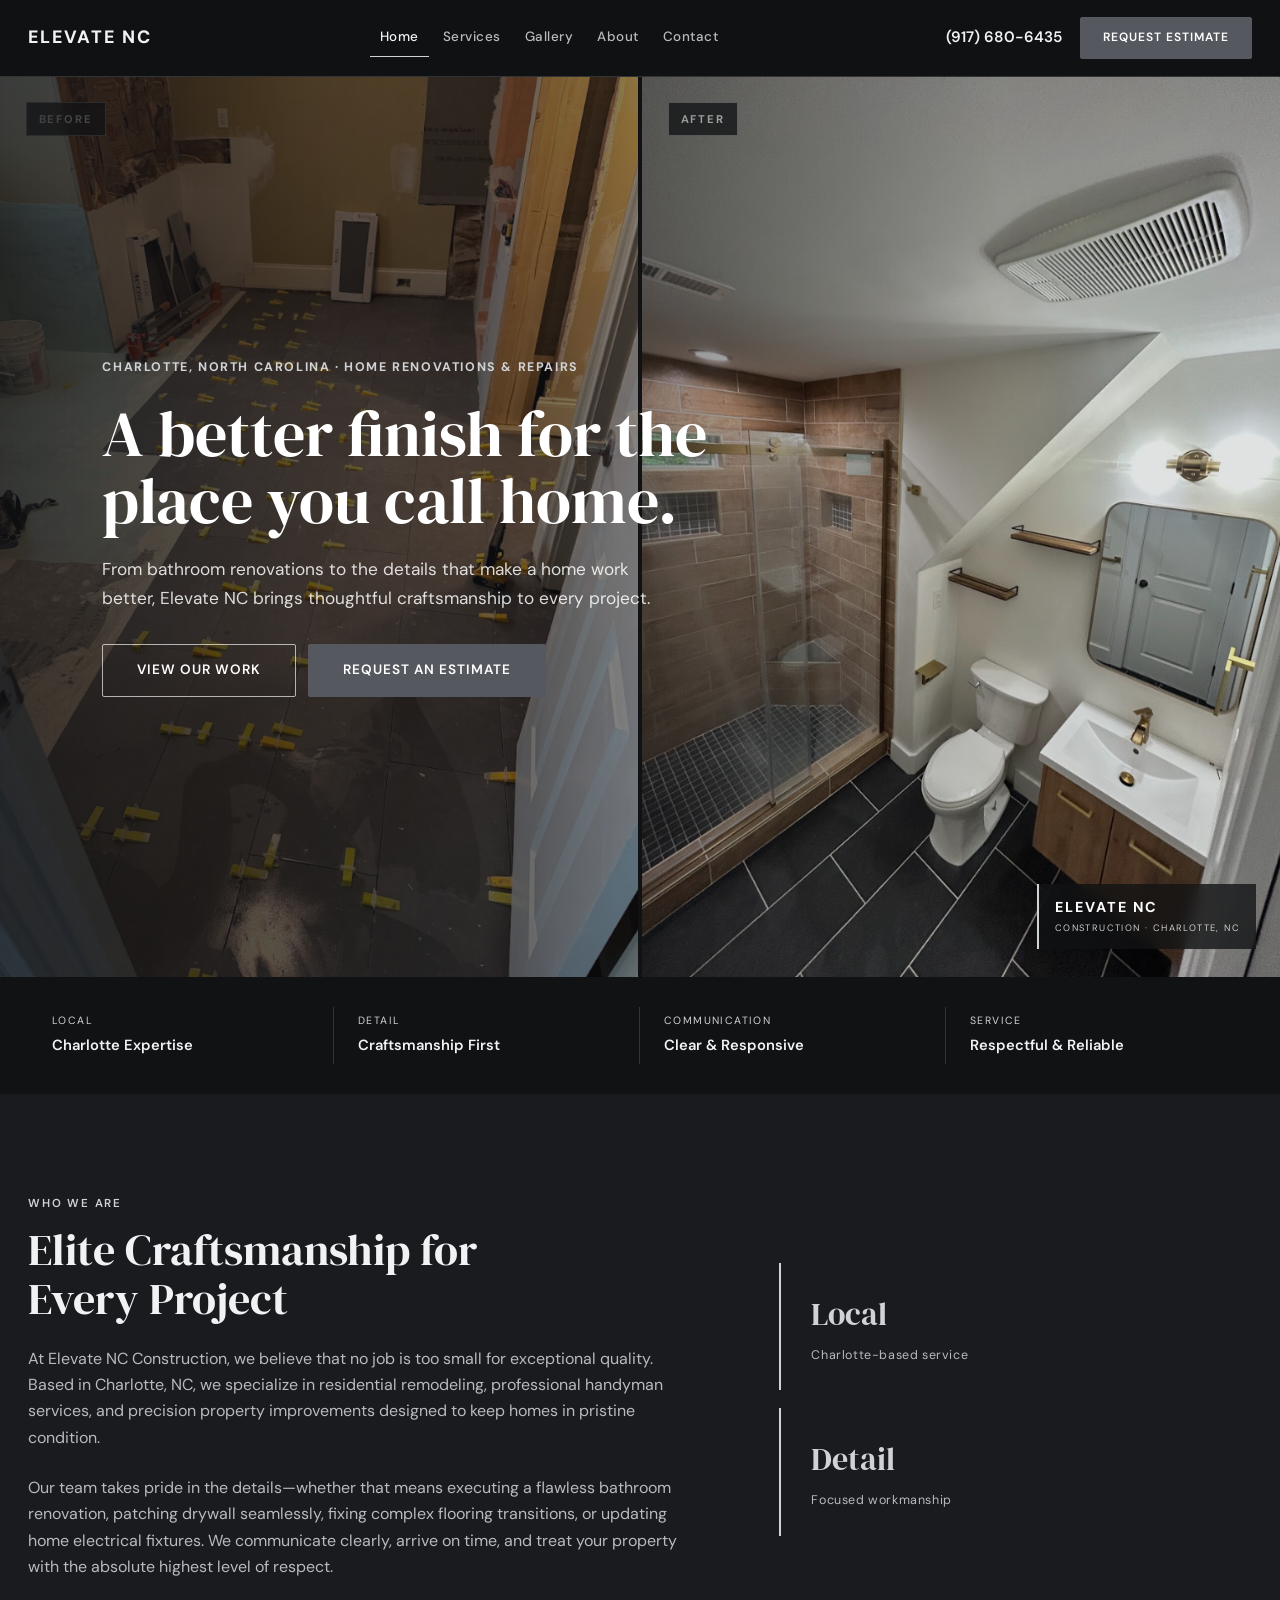
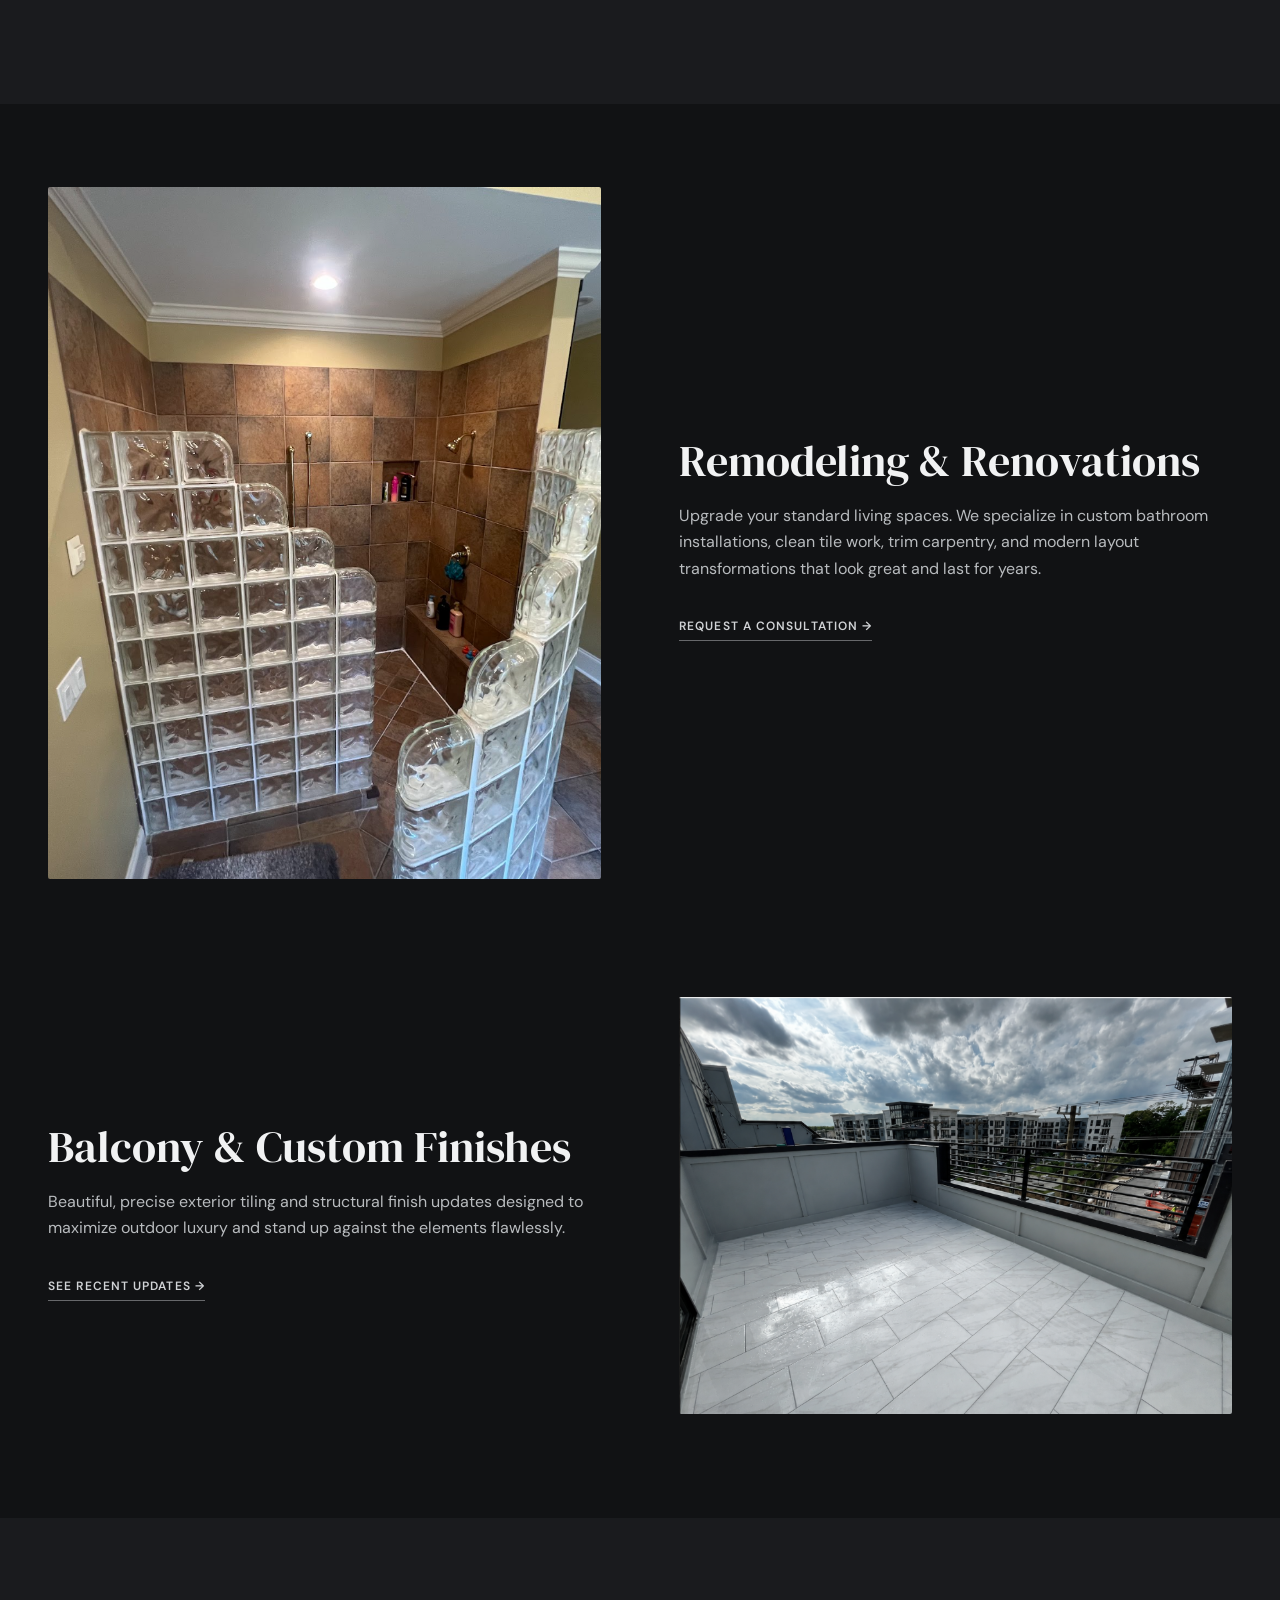
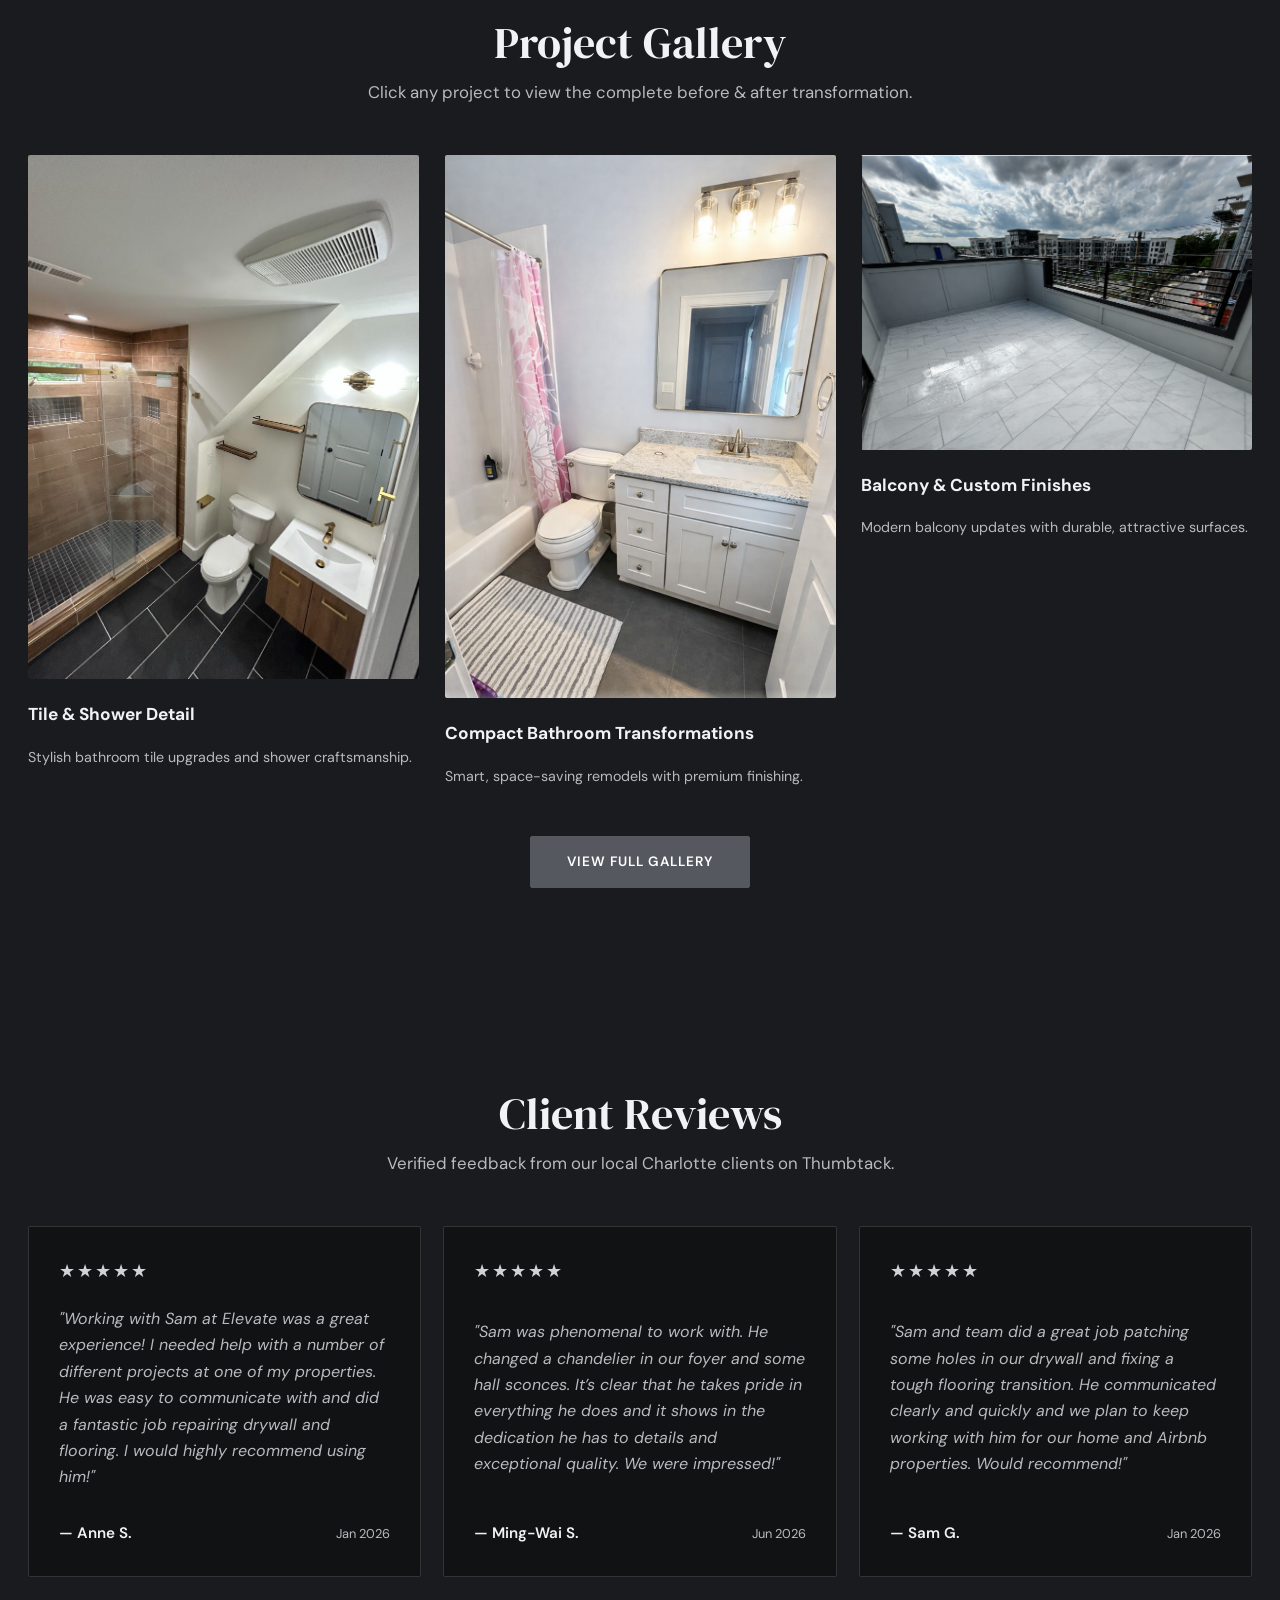
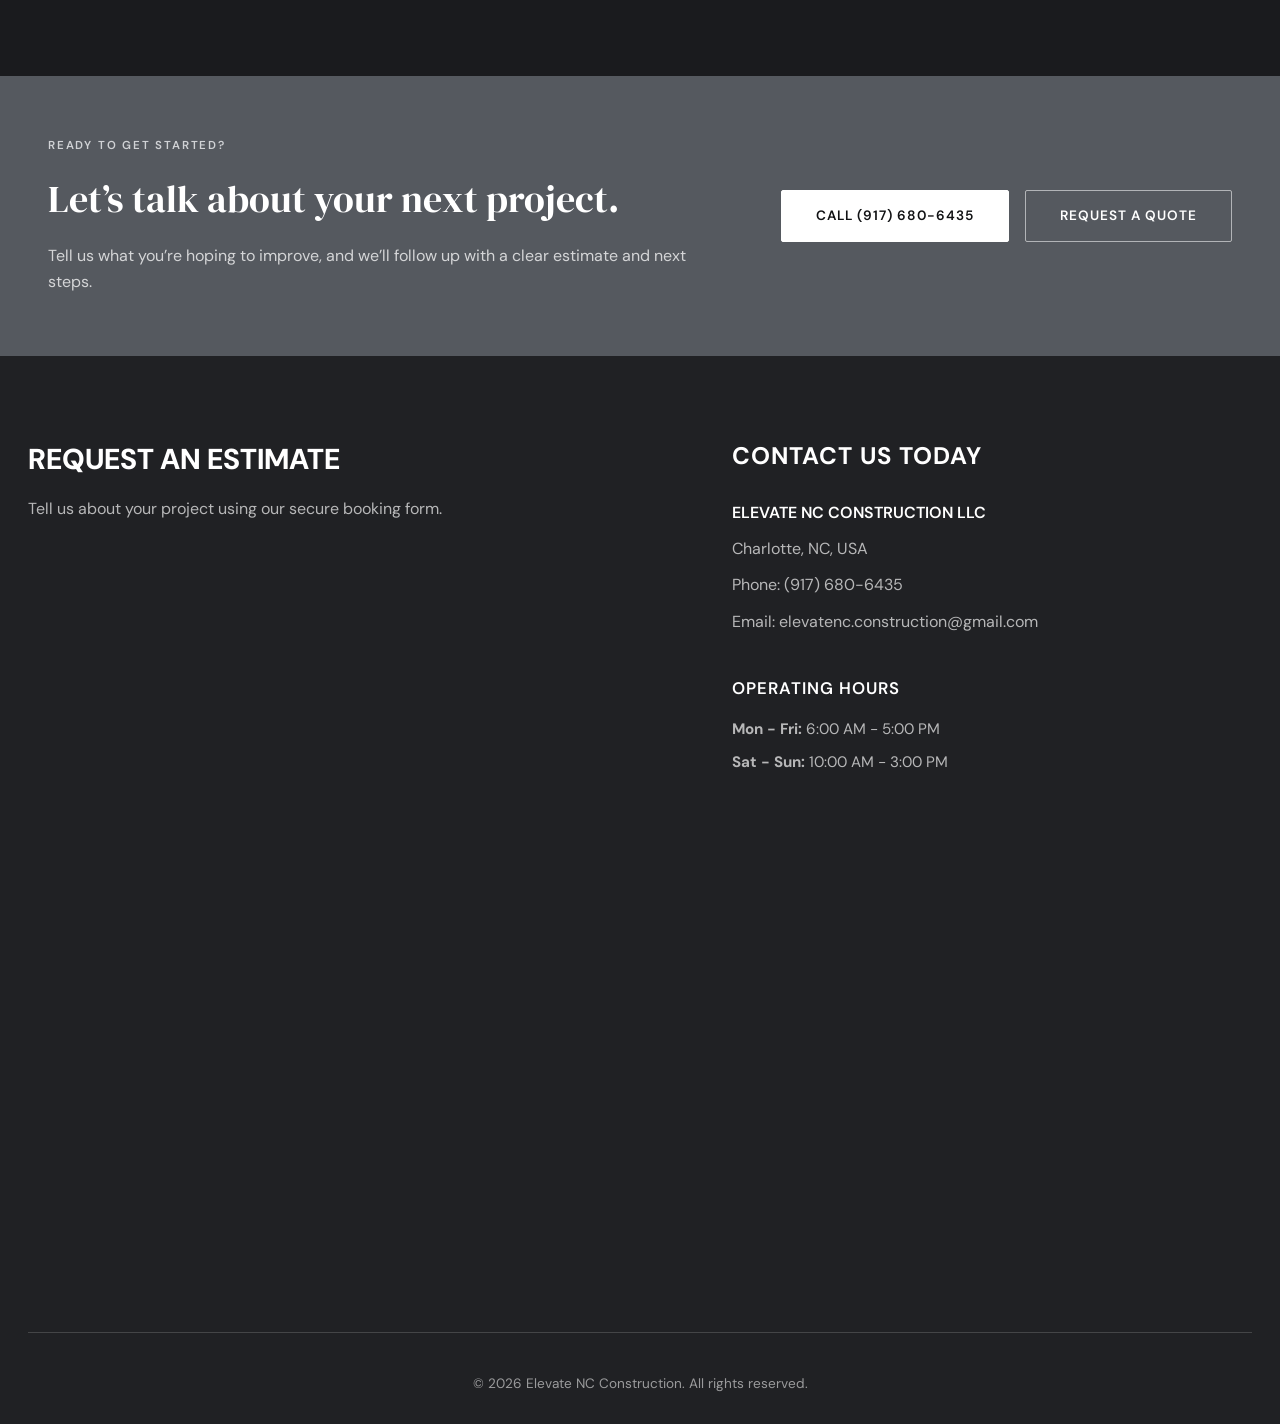
==== commit 663b081a: "Add automatic paired project slideshow Co-authored-by: Copilot <223556219+Copilot@users.noreply.gith" ====
--- a/index.html
+++ b/index.html
@@ -43,8 +43,41 @@
                     <a href="#contact" class="btn btn-primary">Request an Estimate</a>
                 </div>
             </div>
-            <div class="hero-image">
-                <img src="pictures/bathroomafter.png" alt="Completed bathroom remodel with a tiled shower by Elevate NC">
+            <div class="hero-image" role="region" aria-label="Featured Elevate NC project photos">
+                <div class="hero-slide is-active" role="group" aria-label="Custom tile and shower upgrade, before and after" aria-hidden="false">
+                    <figure class="hero-photo">
+                        <img src="pictures/bathroomtilingbefore.png" alt="Shower tile before renovation">
+                        <figcaption class="hero-photo-label">BEFORE</figcaption>
+                    </figure>
+                    <figure class="hero-photo">
+                        <img src="pictures/bathroomtileafter.png" alt="Shower tile after premium remodel">
+                        <figcaption class="hero-photo-label">AFTER</figcaption>
+                    </figure>
+                </div>
+                <div class="hero-slide" role="group" aria-label="Compact bathroom renovation, before and after" aria-hidden="true">
+                    <figure class="hero-photo">
+                        <img src="pictures/smallbathroombefore.png" alt="Compact bathroom before renovation">
+                        <figcaption class="hero-photo-label">BEFORE</figcaption>
+                    </figure>
+                    <figure class="hero-photo">
+                        <img src="pictures/smallbathroomafter.png" alt="Compact bathroom after renovation">
+                        <figcaption class="hero-photo-label">AFTER</figcaption>
+                    </figure>
+                </div>
+                <div class="hero-slide" role="group" aria-label="Balcony renovation, before and after" aria-hidden="true">
+                    <figure class="hero-photo">
+                        <img src="pictures/balconybefore.png" alt="Balcony deck before remodeling">
+                        <figcaption class="hero-photo-label">BEFORE</figcaption>
+                    </figure>
+                    <figure class="hero-photo">
+                        <img src="pictures/balconyafter1.png" alt="Balcony deck after luxury floor tiling">
+                        <figcaption class="hero-photo-label">AFTER</figcaption>
+                    </figure>
+                </div>
+                <div class="hero-brand" aria-label="Elevate NC Construction">
+                    <span class="hero-brand-name">ELEVATE NC</span>
+                    <span class="hero-brand-caption">CONSTRUCTION · CHARLOTTE, NC</span>
+                </div>
             </div>
         </section>
 
@@ -252,6 +285,35 @@
             });
             
             revealElements.forEach(el => observer.observe(el));
+
+            const slideshow = document.querySelector('.hero-image');
+            if (!slideshow) return;
+
+            const slides = Array.from(slideshow.querySelectorAll('.hero-slide'));
+            let activeIndex = 0;
+            let slideshowTimer;
+
+            const showSlide = (index) => {
+                slides[activeIndex].classList.remove('is-active');
+                slides[activeIndex].setAttribute('aria-hidden', 'true');
+                activeIndex = (index + slides.length) % slides.length;
+                slides[activeIndex].classList.add('is-active');
+                slides[activeIndex].setAttribute('aria-hidden', 'false');
+            };
+
+            const stopSlideshow = () => {
+                window.clearInterval(slideshowTimer);
+                slideshowTimer = undefined;
+            };
+
+            const startSlideshow = () => {
+                stopSlideshow();
+                if (document.hidden) return;
+                slideshowTimer = window.setInterval(() => showSlide(activeIndex + 1), 6000);
+            };
+
+            document.addEventListener('visibilitychange', startSlideshow);
+            startSlideshow();
         });
     </script>
 
--- a/style.css
+++ b/style.css
@@ -1468,7 +1468,10 @@
 
     .hero-section {
         min-height: 580px;
-        height: 72svh;
+        min-height: 100vh;
+        min-height: 100svh;
+        height: 100vh;
+        height: 100svh;
     }
 
     .about-container {
@@ -1691,8 +1694,10 @@
 .hero-section {
     position: relative;
     width: 100%;
-    min-height: 620px;
-    height: min(78svh, 800px);
+    min-height: 100vh;
+    min-height: 100svh;
+    height: 100vh;
+    height: 100svh;
     margin: 0;
     padding: 70px clamp(28px, 8vw, 128px);
     display: flex;
@@ -1705,11 +1710,7 @@
 }
 
 .hero-section::before {
-    position: absolute;
-    inset: 0;
-    z-index: 1;
-    background: linear-gradient(90deg, #111214 0%, #111214 36%, rgba(17, 18, 20, 0.78) 49%, rgba(17, 18, 20, 0.12) 68%, transparent 82%);
-    content: "";
+    display: none;
 }
 
 .hero-overlay {
@@ -1763,10 +1764,25 @@
 
 .hero-image {
     position: absolute;
-    inset: 0 0 0 46%;
+    inset: 0;
     z-index: 0;
     overflow: hidden;
     background: #111214;
+}
+
+.hero-image::after {
+    position: absolute;
+    inset: 0;
+    z-index: 2;
+    background: linear-gradient(90deg, rgba(17, 18, 20, 0.82), rgba(17, 18, 20, 0.58) 42%, rgba(17, 18, 20, 0.12) 78%);
+    content: "";
+    pointer-events: none;
+}
+
+.hero-image picture {
+    display: block;
+    width: 100%;
+    height: 100%;
 }
 
 .hero-image img {
@@ -1778,6 +1794,78 @@
     animation: hero-image-drift 36s ease-in-out infinite alternate;
 }
 
+.hero-slide {
+    position: absolute;
+    inset: 0;
+    z-index: 0;
+    display: grid;
+    grid-template-columns: repeat(2, minmax(0, 1fr));
+    gap: 4px;
+    overflow: hidden;
+    opacity: 0;
+    visibility: hidden;
+    transition: opacity 900ms ease, visibility 900ms ease;
+}
+
+.hero-photo {
+    position: relative;
+    min-width: 0;
+    height: 100%;
+    overflow: hidden;
+}
+
+.hero-photo-label {
+    position: absolute;
+    top: clamp(14px, 2vw, 28px);
+    left: clamp(14px, 2vw, 28px);
+    padding: 7px 12px;
+    border: 1px solid rgba(255, 255, 255, 0.45);
+    background: rgba(17, 18, 20, 0.76);
+    color: #fff;
+    font-size: 0.7rem;
+    font-weight: 700;
+    letter-spacing: 1.8px;
+    backdrop-filter: blur(8px);
+}
+
+.hero-slide.is-active {
+    z-index: 1;
+    opacity: 1;
+    visibility: visible;
+}
+
+.hero-brand {
+    position: absolute;
+    z-index: 3;
+    bottom: 28px;
+    display: flex;
+    align-items: center;
+    background: rgba(17, 18, 20, 0.78);
+    color: #fff;
+    backdrop-filter: blur(8px);
+}
+
+.hero-brand {
+    right: 24px;
+    flex-direction: column;
+    align-items: flex-start;
+    gap: 2px;
+    padding: 12px 16px;
+    border-left: 2px solid var(--copper);
+}
+
+.hero-brand-name {
+    font-size: 0.9rem;
+    font-weight: 700;
+    letter-spacing: 2px;
+}
+
+.hero-brand-caption {
+    color: rgba(255, 255, 255, 0.78);
+    font-size: 0.58rem;
+    letter-spacing: 1.4px;
+}
+
 @keyframes hero-image-drift {
     from {
         transform: scale(1.01);
@@ -1791,6 +1879,10 @@
 @media (prefers-reduced-motion: reduce) {
     .hero-image img {
         animation: none;
+    }
+
+    .hero-slide {
+        transition: none;
     }
 }
 
@@ -1973,17 +2065,36 @@
     }
 
     .hero-section {
-        min-height: 620px;
-        height: 82svh;
+        min-height: 100vh;
+        min-height: 100svh;
+        height: 100vh;
+        height: 100svh;
         padding: 54px 22px;
-    }
-
-    .hero-section::before {
-        background: linear-gradient(90deg, rgba(17, 18, 20, 0.88), rgba(17, 18, 20, 0.55) 70%, rgba(17, 18, 20, 0.35));
     }
 
     .hero-image {
         inset: 0;
+    }
+
+    .hero-image img {
+        object-position: center 45%;
+    }
+
+    .hero-slide {
+        gap: 2px;
+    }
+
+    .hero-brand {
+        bottom: 18px;
+    }
+
+    .hero-brand {
+        right: 14px;
+        padding: 9px 10px;
+    }
+
+    .hero-brand-caption {
+        font-size: 0.5rem;
     }
 
     .hero-content h1 {
